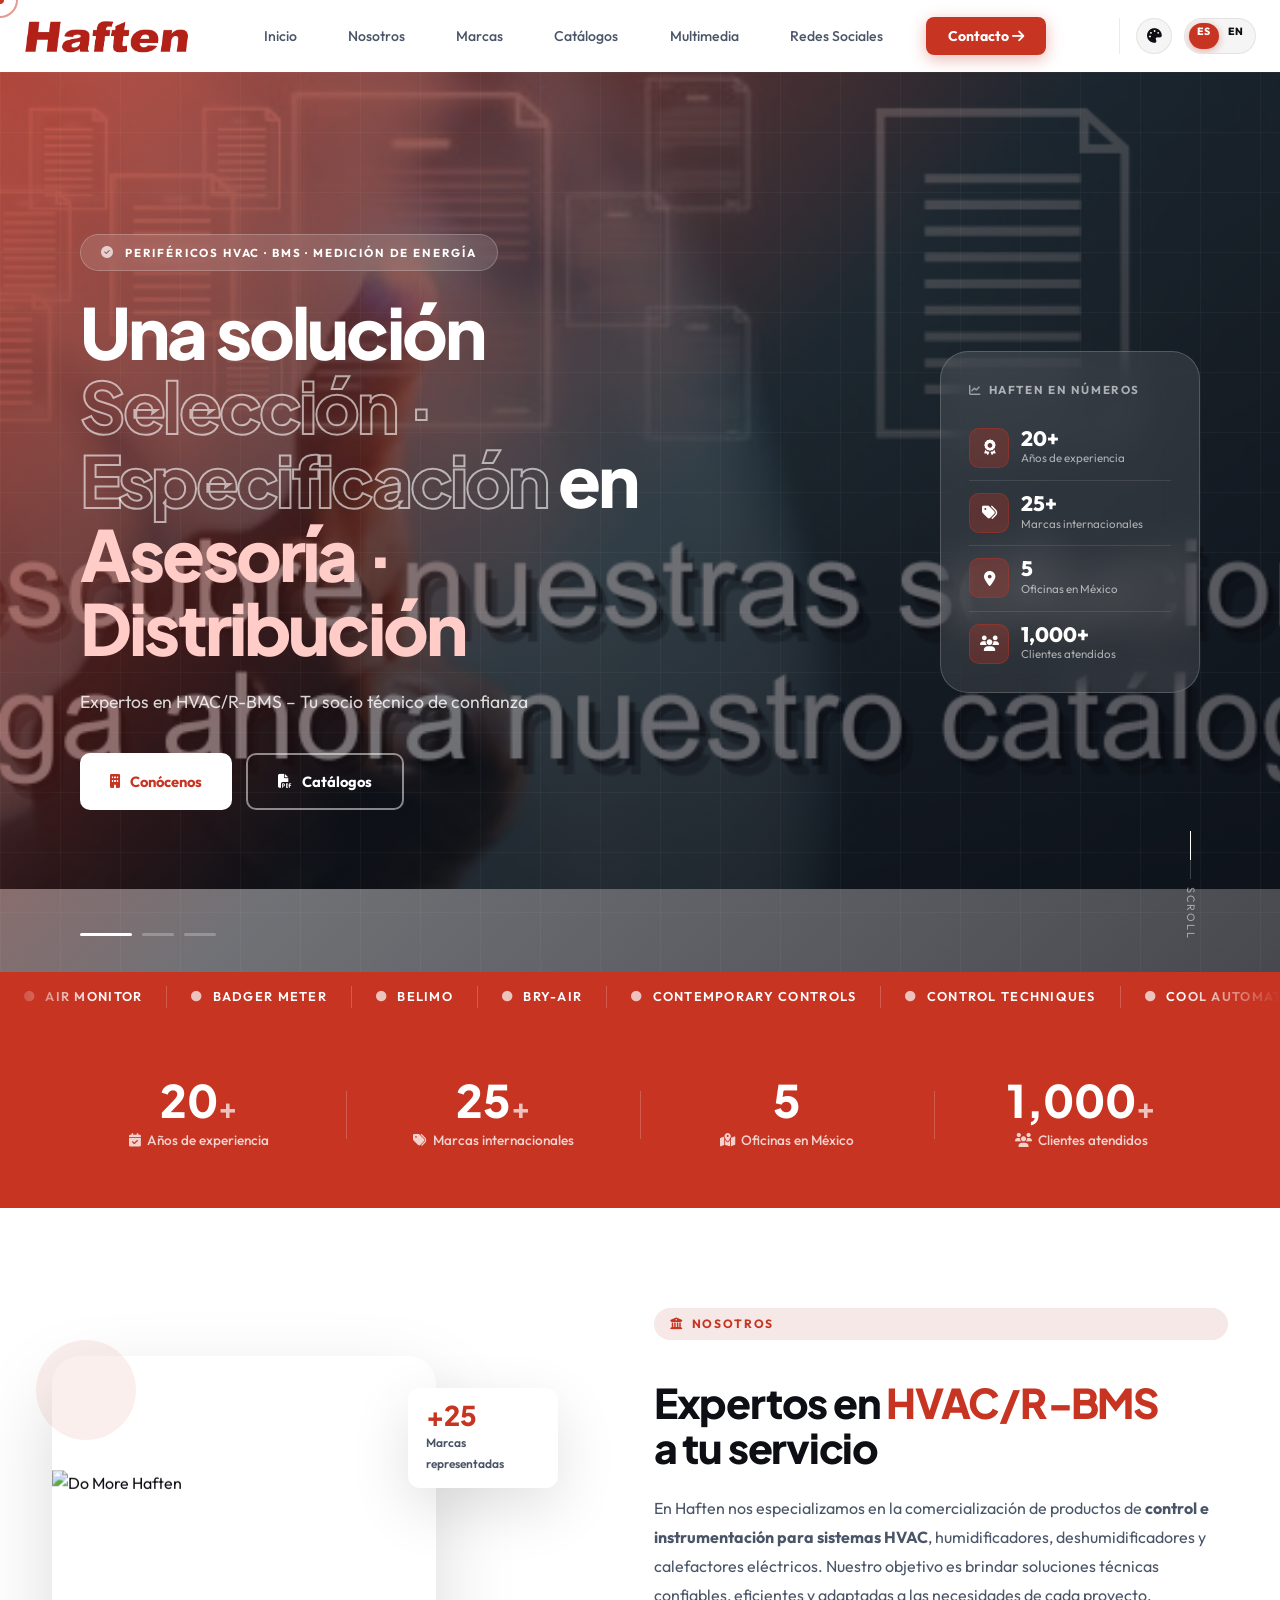
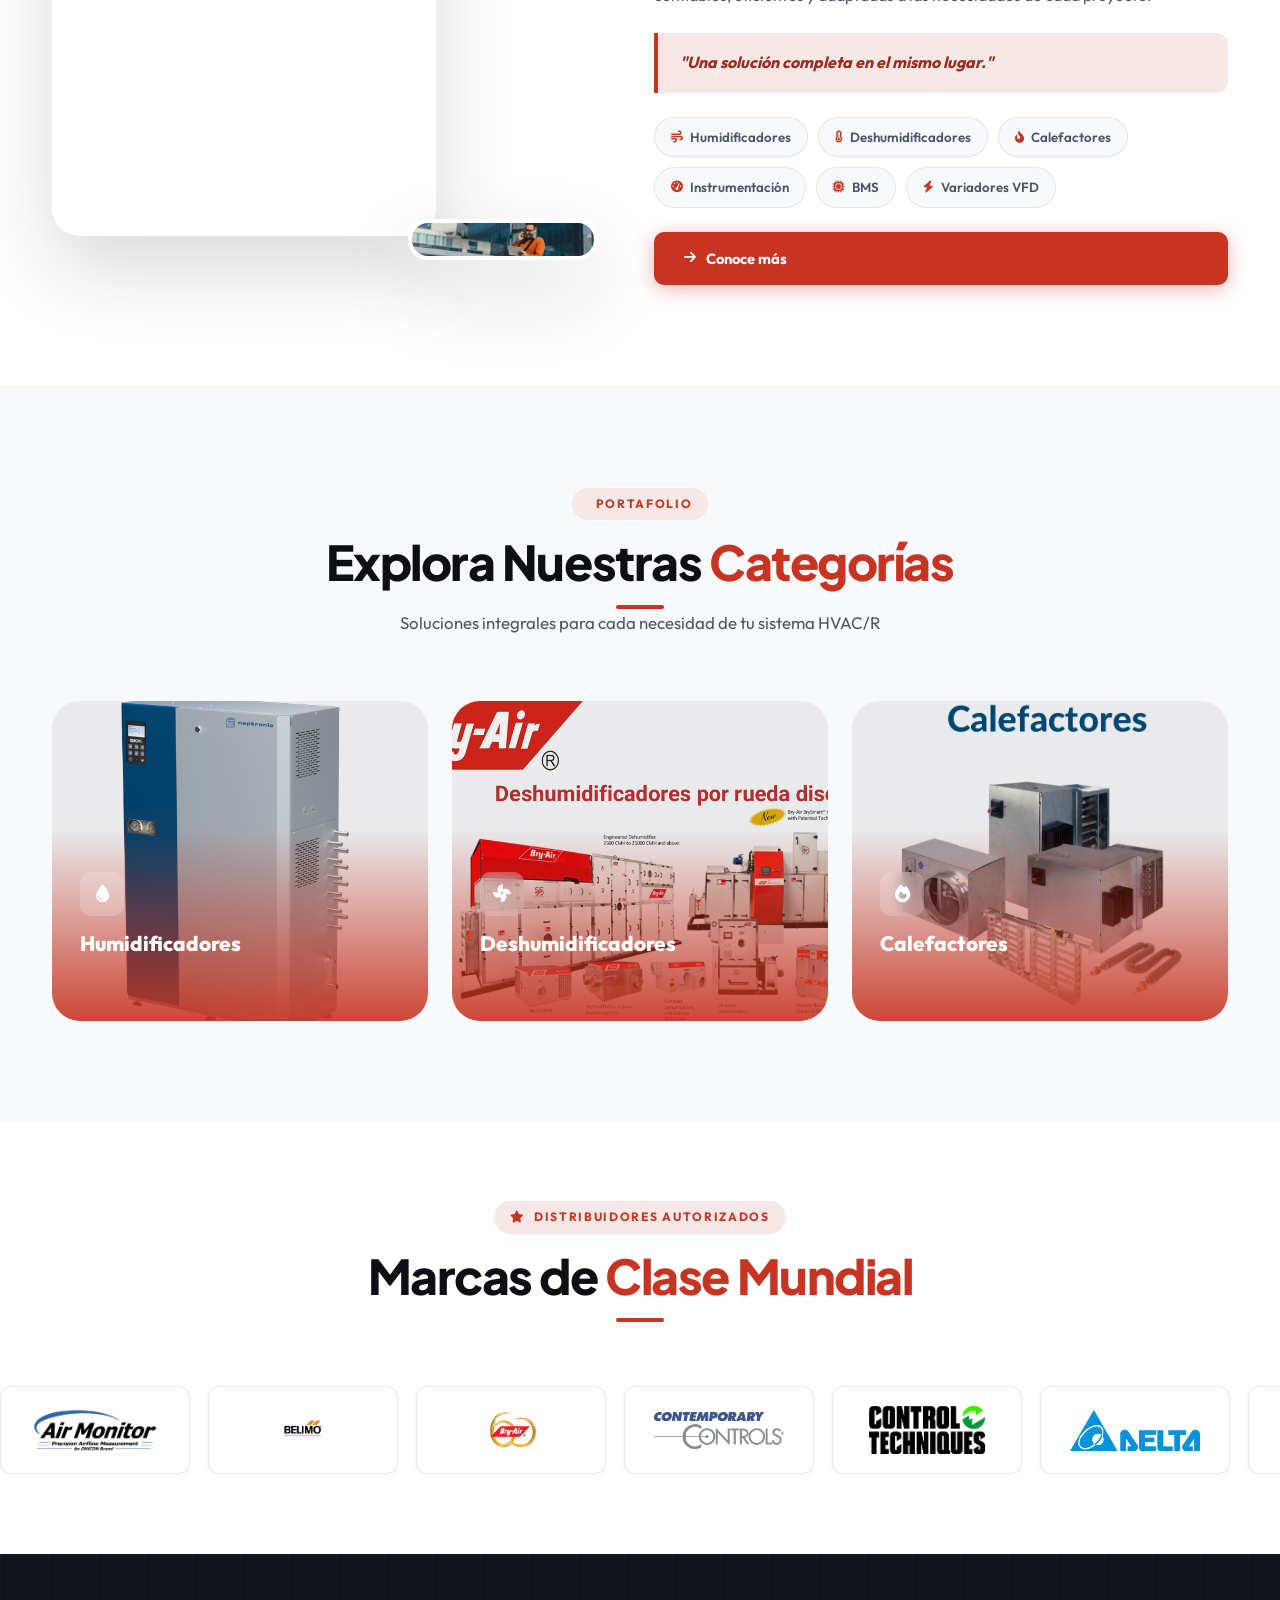
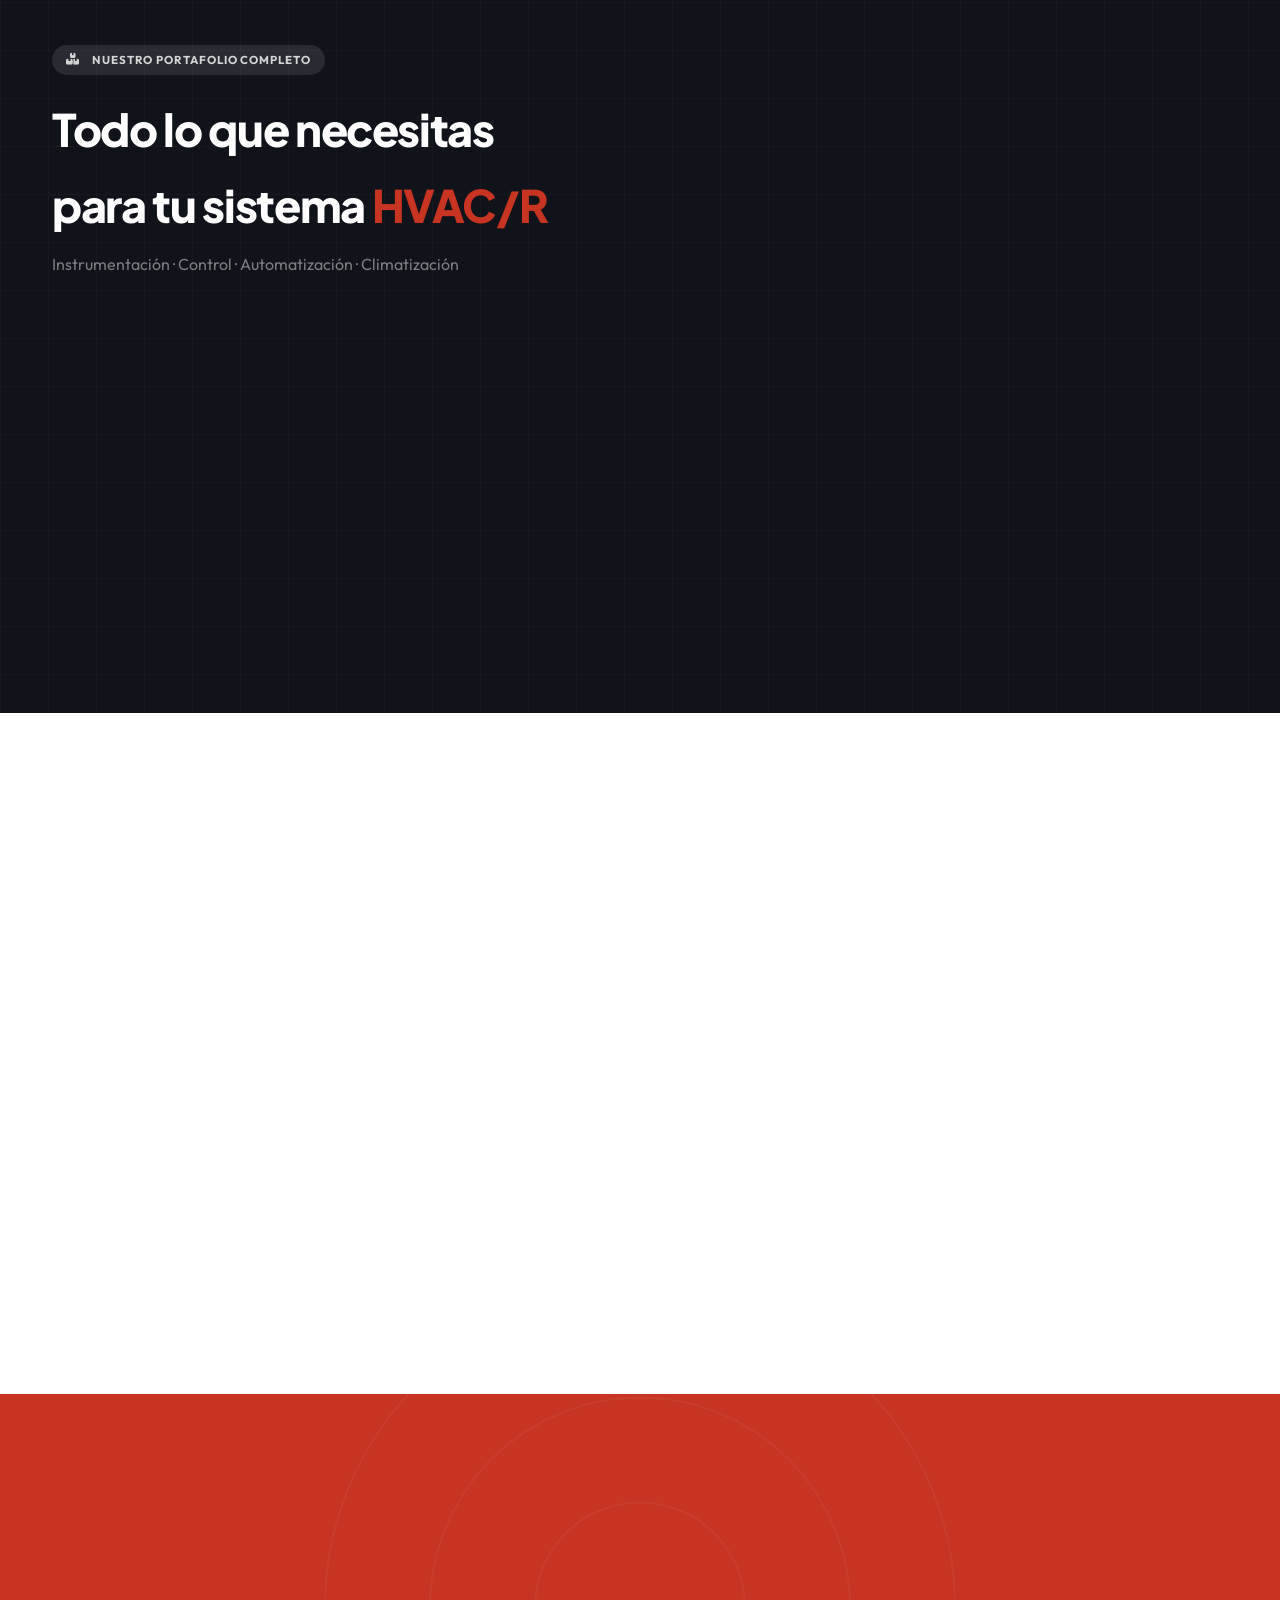
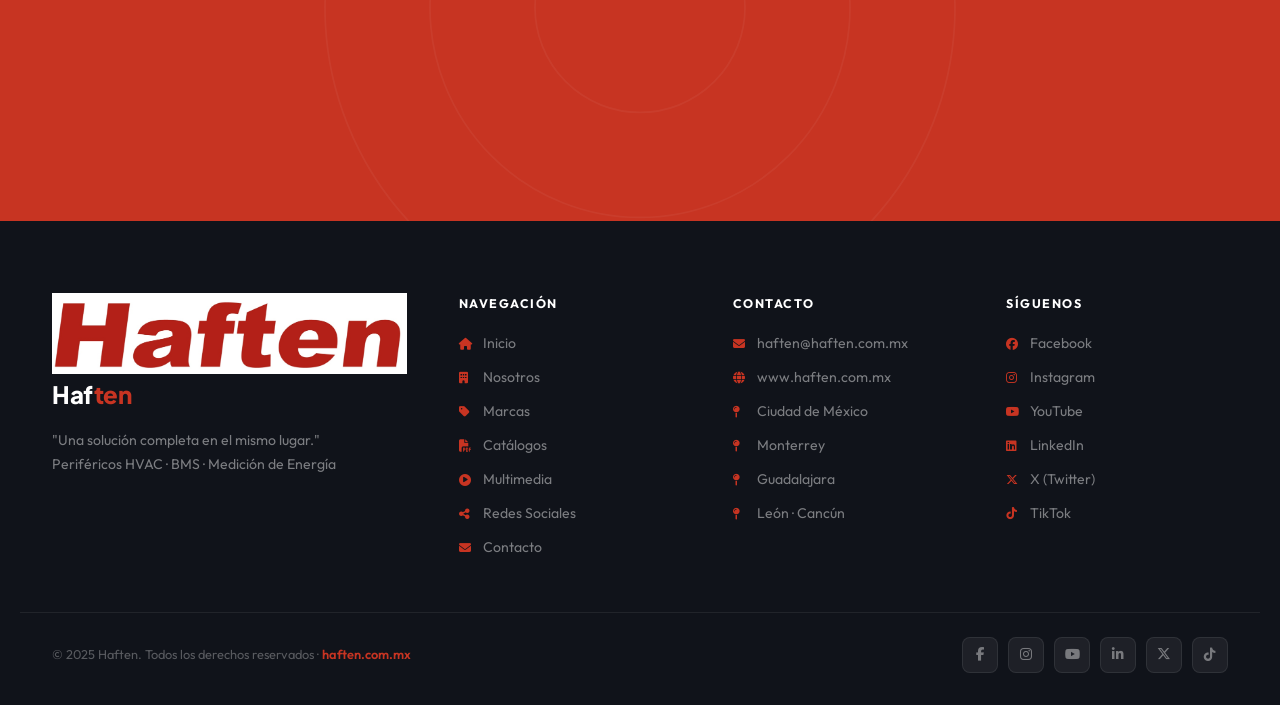
==== index.html @ 42cb9d27 "Archivos carpetas" ====
<!DOCTYPE html>
<html lang="es" data-accent="red">

<head>
  <meta charset="UTF-8" />
  <meta name="viewport" content="width=device-width, initial-scale=1.0" />
  <title>Haften – Soluciones HVAC/R · BMS · Instrumentación</title>
  <meta name="description"
    content="Haften: distribución y asesoría especializada en instrumentación HVAC/R-BMS, humidificadores, deshumidificadores y calefactores eléctricos en México." />
  <link rel="preconnect" href="https://fonts.googleapis.com">
  <link rel="preconnect" href="https://cdnjs.cloudflare.com">
  <link rel="stylesheet" href="https://cdnjs.cloudflare.com/ajax/libs/font-awesome/6.5.0/css/all.min.css" />
  <link rel="stylesheet"
    href="https://fonts.googleapis.com/css2?family=Outfit:wght@300;400;500;600;700;800;900&family=Plus+Jakarta+Sans:wght@400;600;700;800&display=swap" />
  <link rel="stylesheet" href="haften.css" />
  <style>
    /* ─── HERO ─────────────────────────────────────────── */

    /* ─── FIX RESPONSIVO AVANZADO PARA NAVBAR ─────────────────────── */

    /* 1. Prevenir desbordamientos en pantalla */
    html,
    body {
      max-width: 100vw;
      overflow-x: hidden;
    }

    .nav-inner {
      display: flex;
      align-items: center;
      justify-content: space-between;
      width: 100%;
      padding: 10px 24px;
      position: relative;
      /* Necesario para que el submenú se alinee bien */
    }

    /* 2. Mantener 1 sola línea en PC (evita que brinque abajo) */
    .nav-links {
      display: flex;
      align-items: center;
      gap: clamp(10px, 1.5vw, 24px);
      margin: 0;
      flex-wrap: nowrap !important;
    }

    /* 3. Botón de Menú (Hamburguesa) - Oculto en PC */
    #menu-toggle {
      display: none;
      background: transparent;
      border: none;
      cursor: pointer;
      padding: 5px;
      margin-left: 15px;
    }

    #menu-toggle span {
      display: block;
      width: 28px;
      height: 3px;
      background-color: var(--ac, #C1272D);
      /* Usa tu color rojo */
      margin: 5px 0;
      border-radius: 3px;
      transition: 0.3s;
    }

    /* 4. 📱 MAGIA RESPONSIVA: Pantallas menores a 1100px (Tablets y Móviles) */
    @media (max-width: 1100px) {

      /* Aparece el botón de hamburguesa */
      #menu-toggle {
        display: block;
      }

      /* Movemos los ajustes a la derecha junto al botón */
      .nav-settings {
        display: flex;
        align-items: center;
        margin-left: auto;
        gap: 10px;
      }

      /* Transformamos el menú horizontal en un panel vertical */
      .nav-links {
        position: absolute;
        top: 100%;
        /* Justo debajo de la barra blanca */
        left: 0;
        width: 100%;
        background: #ffffff;
        flex-direction: column;
        align-items: flex-start;
        padding: 20px 24px;
        box-shadow: 0 10px 15px rgba(0, 0, 0, 0.1);

        /* ¡NUEVO: Esto fuerza al menú a estar por encima de todo! */
        z-index: 9999;

        /* Oculto por defecto en móvil */
        opacity: 0;
        visibility: hidden;
        transform: translateY(-15px);
        transition: all 0.3s ease;
      }

      /* Clase que mostrará el menú (cubrimos las opciones más comunes) */
      .nav-links.active,
      .nav-links.open,
      .nav-links.show {
        opacity: 1;
        visibility: visible;
        transform: translateY(0);
      }

      /* Acomodamos el botón rojo de contacto */
      .nav-cta {
        display: inline-block;
        margin-top: 10px;
      }
    }

    .hero {
      position: relative;
      overflow: hidden;
      height: 100svh;
      min-height: 600px;
      margin-top: var(--nav-h);
      display: flex;
      align-items: center;
    }

    .hero-bg {
      position: absolute;
      inset: 0;
    }

    .hero-slides-bg {
      position: absolute;
      inset: 0;
    }

    .hero-slide-img {
      position: absolute;
      inset: 0;
      width: 100%;
      height: 100%;
      object-fit: cover;
      opacity: 0;
      transition: opacity 1.4s ease;
    }

    .hero-slide-img.active {
      opacity: 1;
      z-index: 1;
    }

    /* Noise texture overlay */
    .hero-noise {
      position: absolute;
      inset: 0;
      z-index: 2;
      background-image: url("data:image/svg+xml,%3Csvg viewBox='0 0 256 256' xmlns='http://www.w3.org/2000/svg'%3E%3Cfilter id='n'%3E%3CfeTurbulence type='fractalNoise' baseFrequency='0.85' numOctaves='4' stitchTiles='stitch'/%3E%3C/filter%3E%3Crect width='100%25' height='100%25' filter='url(%23n)' opacity='0.045'/%3E%3C/svg%3E");
      background-size: 200px;
      opacity: .5;
      pointer-events: none;
    }

    /* Gradient */
    .hero-overlay {
      position: absolute;
      inset: 0;
      z-index: 3;
      background:
        linear-gradient(135deg, rgba(var(--ac-rgb), .78) 0%, rgba(10, 12, 20, .58) 50%, rgba(10, 12, 20, .75) 100%);
    }

    /* Grid lines decoration */
    .hero-grid {
      position: absolute;
      inset: 0;
      z-index: 3;
      overflow: hidden;
      pointer-events: none;
    }

    .hero-grid::before {
      content: '';
      position: absolute;
      inset: 0;
      background-image:
        linear-gradient(rgba(255, 255, 255, .03) 1px, transparent 1px),
        linear-gradient(90deg, rgba(255, 255, 255, .03) 1px, transparent 1px);
      background-size: 60px 60px;
    }

    /* ─── HERO CONTENT ──────────────────────────────── */
    .hero-content {
      position: relative;
      z-index: 5;
      width: 100%;
      padding: 0 80px;
      display: flex;
      align-items: center;
      justify-content: space-between;
      gap: 48px;
    }

    .hero-left {
      max-width: 700px;
    }

    .hero-eyebrow {
      display: inline-flex;
      align-items: center;
      gap: 10px;
      padding: 8px 20px;
      background: rgba(255, 255, 255, .12);
      backdrop-filter: blur(12px);
      border: 1px solid rgba(255, 255, 255, .22);
      border-radius: 100px;
      font-size: .72rem;
      font-weight: 700;
      letter-spacing: .16em;
      color: #fff;
      text-transform: uppercase;
      margin-bottom: 24px;
      opacity: 0;
      animation: heroIn .8s .3s cubic-bezier(.34, 1.56, .64, 1) forwards;
    }

    .hero-eyebrow i {
      color: rgba(255, 255, 255, .7);
      font-size: .75rem;
    }

    .hero-heading {
      font-family: 'Plus Jakarta Sans', sans-serif;
      font-size: clamp(2.6rem, 5.5vw, 4.4rem);
      font-weight: 900;
      color: #fff;
      line-height: 1.05;
      letter-spacing: -.04em;
      margin-bottom: 22px;
      opacity: 0;
      animation: heroIn .9s .45s cubic-bezier(.34, 1.56, .64, 1) forwards;
    }

    .hero-heading .outlined {
      -webkit-text-stroke: 2px rgba(255, 255, 255, 0.6);
      color: transparent;
    }

    .hero-heading .ac-word {
      color: #ffccc7;
    }

    .hero-sub {
      font-size: 1.1rem;
      color: rgba(255, 255, 255, .82);
      line-height: 1.75;
      margin-bottom: 36px;
      max-width: 560px;
      opacity: 0;
      animation: heroIn .8s .6s ease forwards;
    }

    .hero-btns {
      display: flex;
      gap: 14px;
      flex-wrap: wrap;
      opacity: 0;
      animation: heroIn .8s .75s ease forwards;
    }

    /* Floating card right side */
    .hero-card {
      background: rgba(255, 255, 255, .1);
      backdrop-filter: blur(20px);
      border: 1px solid rgba(255, 255, 255, .18);
      border-radius: var(--radius-xl);
      padding: 28px;
      min-width: 260px;
      max-width: 300px;
      opacity: 0;
      animation: heroIn .9s .9s cubic-bezier(.34, 1.56, .64, 1) forwards;
    }

    .hero-card-title {
      font-size: .72rem;
      font-weight: 700;
      letter-spacing: .14em;
      color: rgba(255, 255, 255, .6);
      text-transform: uppercase;
      margin-bottom: 16px;
    }

    .hero-metric {
      display: flex;
      align-items: center;
      gap: 12px;
      padding: 12px 0;
      border-bottom: 1px solid rgba(255, 255, 255, .1);
    }

    .hero-metric:last-child {
      border-bottom: none;
      padding-bottom: 0;
    }

    .hero-metric-icon {
      width: 40px;
      height: 40px;
      border-radius: 10px;
      background: rgba(var(--ac-rgb), .3);
      border: 1px solid rgba(var(--ac-rgb), .4);
      display: flex;
      align-items: center;
      justify-content: center;
      color: #fff;
      font-size: .95rem;
    }

    .hero-metric-text {
      flex: 1;
    }

    .hero-metric-num {
      font-size: 1.3rem;
      font-weight: 800;
      color: #fff;
      line-height: 1;
    }

    .hero-metric-lbl {
      font-size: .72rem;
      color: rgba(255, 255, 255, .6);
    }

    /* Slide controls */
    .slide-nav {
      position: absolute;
      bottom: 36px;
      left: 80px;
      z-index: 6;
      display: flex;
      align-items: center;
      gap: 10px;
      opacity: 0;
      animation: heroIn .7s 1.1s ease forwards;
    }

    .slide-dot-btn {
      width: 32px;
      height: 3px;
      background: rgba(255, 255, 255, .25);
      border-radius: 2px;
      cursor: pointer;
      border: none;
      transition: background var(--tr), width var(--tr);
    }

    .slide-dot-btn.active {
      background: #fff;
      width: 52px;
    }

    @keyframes heroIn {
      from {
        opacity: 0;
        transform: translateY(28px);
      }

      to {
        opacity: 1;
        transform: translateY(0);
      }
    }

    /* ─── SCROLL INDICATOR ───────────────────────── */
    .scroll-indicator {
      position: absolute;
      bottom: 32px;
      right: 80px;
      z-index: 6;
      display: flex;
      flex-direction: column;
      align-items: center;
      gap: 8px;
      opacity: 0;
      animation: heroIn .7s 1.2s ease forwards;
    }

    .scroll-indicator span {
      font-size: .68rem;
      letter-spacing: .18em;
      color: rgba(255, 255, 255, .5);
      text-transform: uppercase;
      writing-mode: vertical-rl;
    }

    .scroll-line {
      width: 1px;
      height: 48px;
      background: rgba(255, 255, 255, .2);
      position: relative;
      overflow: hidden;
    }

    .scroll-line::after {
      content: '';
      position: absolute;
      top: 0;
      left: 0;
      right: 0;
      height: 60%;
      background: #fff;
      animation: scrollLine 1.6s ease infinite;
    }

    @keyframes scrollLine {
      0% {
        transform: translateY(-100%);
        opacity: 1;
      }

      80% {
        transform: translateY(200%);
        opacity: .5;
      }

      100% {
        transform: translateY(200%);
        opacity: 0;
      }
    }

    /* ─── MARQUEE / TICKER alt ───────────────────── */
    .ticker-wrapper {
      position: relative;
      overflow: hidden;
      background: var(--ac);
      padding: 14px 0;
    }

    .ticker-wrapper::before,
    .ticker-wrapper::after {
      content: '';
      position: absolute;
      top: 0;
      bottom: 0;
      width: 100px;
      z-index: 1;
      pointer-events: none;
    }

    .ticker-wrapper::before {
      left: 0;
      background: linear-gradient(to right, var(--ac), transparent);
    }

    .ticker-wrapper::after {
      right: 0;
      background: linear-gradient(to left, var(--ac), transparent);
    }

    /* ─── ABOUT STRIP ─────────────────────────────── */
    .about-strip {
      padding: 100px 0;
    }

    .about-strip-grid {
      display: grid;
      grid-template-columns: 1fr 1.1fr;
      gap: 80px;
      align-items: center;
    }

    .about-img-stack {
      position: relative;
    }

    .about-img-main {
      border-radius: var(--radius-xl);
      overflow: hidden;
      box-shadow: var(--shadow-xl);
      aspect-ratio: 4/5;
      max-height: 480px;
    }

    .about-img-main img {
      width: 100%;
      height: 100%;
      object-fit: cover;
    }

    .about-img-float {
      position: absolute;
      bottom: -24px;
      right: -24px;
      width: 190px;
      border-radius: var(--radius-lg);
      overflow: hidden;
      box-shadow: var(--shadow-xl);
      border: 4px solid #fff;
    }

    .about-img-float img {
      width: 100%;
      display: block;
    }

    .about-accent-dot {
      position: absolute;
      top: -16px;
      left: -16px;
      width: 100px;
      height: 100px;
      border-radius: 50%;
      background: var(--ac);
      opacity: .08;
      animation: pulse 3s ease infinite;
    }

    @keyframes pulse {

      0%,
      100% {
        transform: scale(1)
      }

      50% {
        transform: scale(1.15)
      }
    }

    .about-chip {
      position: absolute;
      right: 16px;
      top: 32px;
      background: #fff;
      border-radius: var(--radius);
      padding: 14px 18px;
      box-shadow: var(--shadow-lg);
      min-width: 150px;
    }

    .about-chip-num {
      font-family: 'Plus Jakarta Sans', sans-serif;
      font-size: 1.7rem;
      font-weight: 900;
      color: var(--ac);
      line-height: 1;
    }

    .about-chip-lbl {
      font-size: .75rem;
      color: var(--text-2);
      font-weight: 600;
      margin-top: 4px;
    }

    .about-text {
      display: flex;
      flex-direction: column;
      gap: 24px;
    }

    .about-quote {
      border-left: 4px solid var(--ac);
      background: var(--ac-light);
      border-radius: 0 var(--radius) var(--radius) 0;
      padding: 16px 22px;
      font-size: 1rem;
      font-weight: 700;
      color: var(--ac-dark);
      font-style: italic;
    }

    .about-text h2 {
      font-family: 'Plus Jakarta Sans', sans-serif;
      font-size: clamp(2rem, 3.2vw, 2.8rem);
      font-weight: 900;
      line-height: 1.1;
      letter-spacing: -.03em;
    }

    .about-text h2 span {
      color: var(--ac);
    }

    .about-text p {
      color: var(--text-2);
      line-height: 1.8;
    }

    .about-pills {
      display: flex;
      flex-wrap: wrap;
      gap: 10px;
    }

    .pill {
      display: inline-flex;
      align-items: center;
      gap: 7px;
      padding: 8px 16px;
      background: var(--bg-2);
      border: 1px solid var(--border);
      border-radius: 100px;
      font-size: .83rem;
      font-weight: 600;
      color: var(--text-2);
      transition: var(--tr);
    }

    .pill:hover {
      border-color: var(--ac);
      color: var(--ac);
      background: var(--ac-light);
    }

    .pill i {
      color: var(--ac);
      font-size: .75rem;
    }

    /* ─── CATEGORIES ──────────────────────────────── */
    .categories-section {
      background: var(--bg-2);
      padding: 100px 0;
    }

    .cat-grid {
      display: grid;
      grid-template-columns: repeat(3, 1fr);
      gap: 24px;
    }

    .cat-card {
      position: relative;
      border-radius: var(--radius-xl);
      overflow: hidden;
      height: 320px;
      cursor: pointer;
      group: true;
    }

    .cat-card img {
      width: 100%;
      height: 100%;
      object-fit: cover;
      transition: transform .8s cubic-bezier(.4, 0, .2, 1);
    }

    .cat-card:hover img {
      transform: scale(1.08);
    }

    .cat-overlay {
      position: absolute;
      inset: 0;
      background: linear-gradient(to top, rgba(var(--ac-rgb), .9) 0%, rgba(0, 0, 0, .06) 60%);
      display: flex;
      align-items: flex-end;
      padding: 28px;
      transition: var(--tr);
    }

    .cat-card:hover .cat-overlay {
      background: linear-gradient(to top, rgba(var(--ac-rgb), .95) 0%, rgba(0, 0, 0, .2) 60%);
    }

    .cat-body {
      width: 100%;
    }

    .cat-icon {
      width: 44px;
      height: 44px;
      border-radius: 10px;
      background: rgba(255, 255, 255, .2);
      backdrop-filter: blur(8px);
      display: flex;
      align-items: center;
      justify-content: center;
      color: #fff;
      font-size: 1.1rem;
      margin-bottom: 10px;
    }

    .cat-title {
      font-size: 1.3rem;
      font-weight: 800;
      color: #fff;
    }

    .cat-arrow {
      display: inline-flex;
      align-items: center;
      gap: 6px;
      color: rgba(255, 255, 255, .7);
      font-size: .82rem;
      font-weight: 600;
      margin-top: 8px;
      transform: translateX(-4px);
      opacity: 0;
      transition: var(--tr);
    }

    .cat-card:hover .cat-arrow {
      transform: translateX(0);
      opacity: 1;
    }

    /* ─── BRAND SLIDER ────────────────────────────── */
    .brands-section {
      padding: 80px 0;
    }

    .brands-scroll {
      overflow: hidden;
    }

    .brands-track {
      display: flex;
      gap: 0;
      width: max-content;
      animation: brandsScroll 38s linear infinite;
    }

    .brands-track:hover {
      animation-play-state: paused;
    }

    @keyframes brandsScroll {
      to {
        transform: translateX(-50%)
      }
    }

    .brand-tile {
      display: flex;
      align-items: center;
      justify-content: center;
      min-width: 190px;
      height: 88px;
      margin-right: 18px;
      background: #fff;
      border: 1px solid var(--border);
      border-radius: var(--radius);
      padding: 18px 24px;
      box-shadow: var(--shadow-xs);
      transition: var(--tr);
    }

    .brand-tile:hover {
      border-color: rgba(var(--ac-rgb), .3);
      box-shadow: 0 8px 24px rgba(var(--ac-rgb), .12);
      transform: translateY(-4px) scale(1.03);
    }

    .brand-tile img {
      max-height: 48px;
      max-width: 130px;
      object-fit: contain;
    }

    /* ─── WHY ────────────────────────────────────── */
    .why-section {
      padding: 100px 0;
    }

    .why-grid {
      display: grid;
      grid-template-columns: repeat(3, 1fr);
      gap: 24px;
      margin-top: 52px;
    }

    .why-card {
      border-radius: var(--radius-xl);
      padding: 36px 30px;
      border: 1px solid var(--border);
      background: #fff;
      transition: var(--tr-spring);
      position: relative;
      overflow: hidden;
    }

    .why-card::before {
      content: '';
      position: absolute;
      bottom: -40px;
      right: -40px;
      width: 120px;
      height: 120px;
      border-radius: 50%;
      background: rgba(var(--ac-rgb), .045);
      transition: var(--tr-slow);
    }

    .why-card:hover::before {
      transform: scale(2.2);
      opacity: .8;
    }

    .why-card:hover {
      transform: translateY(-8px);
      box-shadow: 0 24px 48px rgba(var(--ac-rgb), .10);
      border-color: rgba(var(--ac-rgb), .2);
    }

    .why-icon {
      width: 56px;
      height: 56px;
      border-radius: 14px;
      background: var(--ac-light);
      display: flex;
      align-items: center;
      justify-content: center;
      color: var(--ac);
      font-size: 1.3rem;
      margin-bottom: 20px;
      transition: var(--tr-spring);
    }

    .why-card:hover .why-icon {
      background: var(--ac);
      color: #fff;
      transform: scale(1.08);
    }

    .why-card h3 {
      font-size: 1.1rem;
      font-weight: 800;
      margin-bottom: 10px;
    }

    .why-card p {
      color: var(--text-2);
      font-size: .92rem;
      line-height: 1.75;
    }

    /* ─── PRODUCTS STRIP ──────────────────────────── */
    .products-strip {
      background: var(--bg-dark);
      padding: 90px 0;
      overflow: hidden;
      position: relative;
    }

    .products-strip::before {
      content: '';
      position: absolute;
      inset: 0;
      background-image:
        linear-gradient(rgba(255, 255, 255, .02) 1px, transparent 1px),
        linear-gradient(90deg, rgba(255, 255, 255, .02) 1px, transparent 1px);
      background-size: 48px 48px;
    }

    .products-strip-inner {
      position: relative;
      z-index: 1;
    }

    .products-strip h2 {
      font-family: 'Plus Jakarta Sans', sans-serif;
      font-size: clamp(2rem, 3.5vw, 2.8rem);
      font-weight: 900;
      color: #fff;
      letter-spacing: -.03em;
      margin-bottom: 8px;
    }

    .products-strip h2 span {
      color: var(--ac);
    }

    .products-strip .sub {
      color: rgba(255, 255, 255, .45);
      margin-bottom: 48px;
      font-size: 1rem;
    }

    .products-grid {
      display: grid;
      grid-template-columns: repeat(4, 1fr);
      gap: 14px;
    }

    .prod-item {
      background: rgba(255, 255, 255, .04);
      border: 1px solid rgba(255, 255, 255, .06);
      border-radius: var(--radius);
      padding: 20px 18px;
      display: flex;
      align-items: flex-start;
      gap: 14px;
      transition: var(--tr);
      cursor: default;
    }

    .prod-item:hover {
      background: rgba(var(--ac-rgb), .08);
      border-color: rgba(var(--ac-rgb), .3);
      transform: translateY(-2px);
    }

    .prod-item-icon {
      width: 36px;
      height: 36px;
      border-radius: 8px;
      background: rgba(var(--ac-rgb), .15);
      display: flex;
      align-items: center;
      justify-content: center;
      color: var(--ac);
      font-size: .9rem;
      flex-shrink: 0;
    }

    .prod-item p {
      font-size: .82rem;
      color: rgba(255, 255, 255, .5);
      line-height: 1.55;
    }

    /* ─── CTA SECTION ────────────────────────────── */
    .cta-section {
      background: var(--ac);
      padding: 90px 0;
      position: relative;
      overflow: hidden;
    }

    .cta-section::before {
      content: '';
      position: absolute;
      inset: 0;
      background: url("data:image/svg+xml,%3Csvg viewBox='0 0 400 400' xmlns='http://www.w3.org/2000/svg'%3E%3Ccircle cx='200' cy='200' r='180' fill='none' stroke='rgba(255,255,255,.06)' stroke-width='1'/%3E%3Ccircle cx='200' cy='200' r='120' fill='none' stroke='rgba(255,255,255,.06)' stroke-width='1'/%3E%3Ccircle cx='200' cy='200' r='60' fill='none' stroke='rgba(255,255,255,.06)' stroke-width='1'/%3E%3C/svg%3E") center no-repeat;
      background-size: 700px;
      pointer-events: none;
      opacity: .8;
    }

    .cta-inner {
      position: relative;
      z-index: 1;
      text-align: center;
    }

    .cta-inner h2 {
      font-family: 'Plus Jakarta Sans', sans-serif;
      font-size: clamp(2rem, 4vw, 3.2rem);
      font-weight: 900;
      color: #fff;
      letter-spacing: -.03em;
      margin-bottom: 14px;
    }

    .cta-inner p {
      color: rgba(255, 255, 255, .82);
      margin-bottom: 36px;
      font-size: 1.05rem;
      max-width: 520px;
      margin-left: auto;
      margin-right: auto;
    }

    .cta-btns {
      display: flex;
      gap: 14px;
      justify-content: center;
      flex-wrap: wrap;
    }

    @media(max-width:1024px) {
      .hero-card {
        display: none;
      }

      .hero-content {
        padding: 0 48px;
      }

      .about-strip-grid {
        grid-template-columns: 1fr;
        gap: 52px;
      }

      .about-img-float {
        width: 140px;
      }

      .products-grid {
        grid-template-columns: repeat(2, 1fr);
      }

      .why-grid {
        grid-template-columns: 1fr 1fr;
      }
    }

    @media(max-width:768px) {
      .hero {
        height: auto;
        padding: 80px 0 60px;
      }

      .hero-content {
        padding: 0 24px;
      }

      .hero-heading {
        font-size: 2.4rem;
      }

      .slide-nav {
        left: 24px;
      }

      .scroll-indicator {
        display: none;
      }

      .cat-grid {
        grid-template-columns: 1fr 1fr;
        gap: 16px;
      }

      .cat-card {
        height: 220px;
      }

      .why-grid {
        grid-template-columns: 1fr;
      }

      .products-grid {
        grid-template-columns: 1fr;
      }
    }

    @media(max-width:540px) {
      .cat-grid {
        grid-template-columns: 1fr;
      }

      .hero-btns {
        flex-direction: column;
      }

      .cta-btns {
        flex-direction: column;
        align-items: center;
      }

      .about-img-float {
        display: none;
      }
    }
  </style>
</head>

<body>

  <!-- ════ PAGE LOADER ════════════════════════════════ -->
  <div id="page-loader">
    <div class="loader-logo">Haf<span>ten</span></div>
    <div class="loader-bar-wrap">
      <div class="loader-bar"></div>
    </div>
    <p class="loader-text">HVAC/R · BMS · Instrumentación</p>
  </div>

  <!-- ════ CURSOR ════════════════════════════════════ -->
  <div id="cursor-dot"></div>
  <div id="cursor-ring"></div>

  <!-- ════ NAVBAR ════════════════════════════════════ -->
  <nav id="navbar">
    <div class="nav-inner">
      <a href="index.html" class="nav-logo">
        <img src="Haften/Marcas/Logo Haften.png" alt="Haften"
          onerror="this.style.display='none';this.nextElementSibling.style.display='block'">
        <span class="nav-logo-text" style="display:none">Haf<span>ten</span></span>
      </a>
      <button id="menu-toggle" aria-label="Menú"><span></span><span></span><span></span></button>
      <ul class="nav-links" id="nav-links">
        <li><a href="index.html" class="nav-link" data-page="index" data-i18n="nav_home"><i class="fa fa-house"
              style="font-size:.8rem;color:var(--ac);margin-right:4px"></i>Inicio</a></li>
        <li><a href="nosotros.html" class="nav-link" data-page="nosotros" data-i18n="nav_about">Nosotros</a></li>
        <li><a href="marcas.html" class="nav-link" data-page="marcas" data-i18n="nav_brands">Marcas</a></li>
        <li><a href="catalogos.html" class="nav-link" data-page="catalogos" data-i18n="nav_catalogs">Catálogos</a></li>
        <li><a href="multimedia.html" class="nav-link" data-page="multimedia" data-i18n="nav_media">Multimedia</a></li>
        <li><a href="redes.html" class="nav-link" data-page="redes" data-i18n="nav_social">Redes Sociales</a></li>
        <li><a href="contacto.html" class="nav-cta"><span data-i18n="nav_contact">Contacto</span> <i
              class="fa-solid fa-arrow-right"></i></a></li>
      </ul>
      <div class="nav-settings">
        <!-- Theme Toggle -->
        <button class="theme-toggle-btn magnetic-wrap" aria-label="Cambiar Tema">
          <i class="fa-solid fa-palette"></i>
        </button>
        <!-- Language Pill -->
        <div class="lang-pill magnetic-wrap" title="Cambiar Idioma">
          <div class="lang-highlight"></div>
          <span class="lang-opt opt-es">ES</span>
          <span class="lang-opt opt-en">EN</span>
        </div>
        <!-- Theme Panel -->
        <div id="accent-panel">
          <p class="panel-label">Color de acento</p>
          <div class="accent-options">
            <div class="ac-swatch active" data-accent="red"></div>
            <div class="ac-swatch" data-accent="blue"></div>
            <div class="ac-swatch" data-accent="emerald"></div>
            <div class="ac-swatch" data-accent="violet"></div>
            <div class="ac-swatch" data-accent="orange"></div>
            <div class="ac-swatch" data-accent="rose"></div>
          </div>
        </div>
      </div>
    </div>
  </nav>

  <main class="page-transition-wrap">

    <!-- ════ HERO ═══════════════════════════════════════ -->
    <section class="hero" id="inicio">
      <div class="hero-bg">
        <div class="hero-slides-bg">
          <img class="hero-slide-img active" src="Haften/Imagenes/1inicio.jpg" alt="Haften HVAC" data-parallax="0.18" />
          <img class="hero-slide-img" src="Haften/Imagenes/image2.jpg" alt="Haften Marcas" />
          <img class="hero-slide-img" src="Haften/Imagenes/3.jpg" alt="Haften Catálogos" />
        </div>
        <div class="hero-noise"></div>
        <div class="hero-overlay"></div>
        <div class="hero-grid"></div>
      </div>

      <div class="hero-content">
        <div class="hero-left">
          <p class="hero-eyebrow" data-i18n="idx_eyebrow">
            <i class="fa-solid fa-circle-check"></i>
            Periféricos HVAC · BMS · Medición de Energía
          </p>
          <h1 class="hero-heading">
            Una solución<br>
            <span class="outlined" data-i18n="hero_title1">Selección · Especificación</span> en<br>
            <span class="ac-word" data-i18n="hero_title2">Asesoría · Distribución</span>
          </h1>
          <p class="hero-sub" data-i18n="hero_sub">Expertos en HVAC/R-BMS – Tu socio técnico de confianza</p>
          <div class="hero-btns">
            <a href="nosotros.html" class="btn btn-white" data-i18n="idx_btn1"><i
                class="fa-solid fa-building"></i>Conócenos</a>
            <a href="catalogos.html" class="btn btn-outline" style="border-color:rgba(255,255,255,.5);color:#fff;"
              data-i18n="idx_btn2"><i class="fa-solid fa-file-pdf"></i>Catálogos</a>
          </div>
        </div>
        <!-- Floating metrics card -->
        <div class="hero-card">
          <p class="hero-card-title" data-i18n="idx_num"><i class="fa-solid fa-chart-line"
              style="color:rgba(255,255,255,.5);margin-right:6px"></i>Haften en números</p>
          <div class="hero-metric">
            <div class="hero-metric-icon"><i class="fa-solid fa-award"></i></div>
            <div class="hero-metric-text">
              <div class="hero-metric-num">20+</div>
              <div class="hero-metric-lbl" data-i18n="idx_n1">Años de experiencia</div>
            </div>
          </div>
          <div class="hero-metric">
            <div class="hero-metric-icon"><i class="fa-solid fa-tags"></i></div>
            <div class="hero-metric-text">
              <div class="hero-metric-num">25+</div>
              <div class="hero-metric-lbl" data-i18n="idx_n2">Marcas internacionales</div>
            </div>
          </div>
          <div class="hero-metric">
            <div class="hero-metric-icon"><i class="fa-solid fa-location-dot"></i></div>
            <div class="hero-metric-text">
              <div class="hero-metric-num">5</div>
              <div class="hero-metric-lbl" data-i18n="idx_n3">Oficinas en México</div>
            </div>
          </div>
          <div class="hero-metric">
            <div class="hero-metric-icon"><i class="fa-solid fa-users"></i></div>
            <div class="hero-metric-text">
              <div class="hero-metric-num">1,000+</div>
              <div class="hero-metric-lbl" data-i18n="idx_n4">Clientes atendidos</div>
            </div>
          </div>
        </div>
      </div>

      <!-- Slide dots -->
      <div class="slide-nav" id="heroNav">
        <button class="slide-dot-btn active" data-idx="0" aria-label="Slide 1"></button>
        <button class="slide-dot-btn" data-idx="1" aria-label="Slide 2"></button>
        <button class="slide-dot-btn" data-idx="2" aria-label="Slide 3"></button>
      </div>

      <!-- Scroll indicator -->
      <div class="scroll-indicator">
        <div class="scroll-line"></div>
        <span>Scroll</span>
      </div>
    </section>

    <!-- ════ BRAND TICKER ═══════════════════════════════ -->
    <div class="ticker-wrapper">
      <div class="ticker-track" aria-hidden="true">
        <span class="ticker-item"><i class="fa-solid fa-circle"></i>AIR MONITOR</span>
        <span class="ticker-item"><i class="fa-solid fa-circle"></i>BADGER METER</span>
        <span class="ticker-item"><i class="fa-solid fa-circle"></i>BELIMO</span>
        <span class="ticker-item"><i class="fa-solid fa-circle"></i>BRY-AIR</span>
        <span class="ticker-item"><i class="fa-solid fa-circle"></i>CONTEMPORARY CONTROLS</span>
        <span class="ticker-item"><i class="fa-solid fa-circle"></i>CONTROL TECHNIQUES</span>
        <span class="ticker-item"><i class="fa-solid fa-circle"></i>COOL AUTOMATION</span>
        <span class="ticker-item"><i class="fa-solid fa-circle"></i>DELTA ELECTRONICS</span>
        <span class="ticker-item"><i class="fa-solid fa-circle"></i>DWYER OMEGA</span>
        <span class="ticker-item"><i class="fa-solid fa-circle"></i>FLOWCON</span>
        <span class="ticker-item"><i class="fa-solid fa-circle"></i>GPI</span>
        <span class="ticker-item"><i class="fa-solid fa-circle"></i>GREYSTONE ENERGY</span>
        <span class="ticker-item"><i class="fa-solid fa-circle"></i>JOHNSON CONTROLS</span>
        <span class="ticker-item"><i class="fa-solid fa-circle"></i>LOYTEC</span>
        <span class="ticker-item"><i class="fa-solid fa-circle"></i>MEITAV TEC</span>
        <span class="ticker-item"><i class="fa-solid fa-circle"></i>NEPTRONIC</span>
        <span class="ticker-item"><i class="fa-solid fa-circle"></i>ONICON</span>
        <span class="ticker-item"><i class="fa-solid fa-circle"></i>SENVA</span>
        <span class="ticker-item"><i class="fa-solid fa-circle"></i>SETRA</span>
        <span class="ticker-item"><i class="fa-solid fa-circle"></i>VAISALA</span>
        <!-- clone -->
        <span class="ticker-item"><i class="fa-solid fa-circle"></i>AIR MONITOR</span>
        <span class="ticker-item"><i class="fa-solid fa-circle"></i>BADGER METER</span>
        <span class="ticker-item"><i class="fa-solid fa-circle"></i>BELIMO</span>
        <span class="ticker-item"><i class="fa-solid fa-circle"></i>BRY-AIR</span>
        <span class="ticker-item"><i class="fa-solid fa-circle"></i>CONTEMPORARY CONTROLS</span>
        <span class="ticker-item"><i class="fa-solid fa-circle"></i>CONTROL TECHNIQUES</span>
        <span class="ticker-item"><i class="fa-solid fa-circle"></i>COOL AUTOMATION</span>
        <span class="ticker-item"><i class="fa-solid fa-circle"></i>DELTA ELECTRONICS</span>
        <span class="ticker-item"><i class="fa-solid fa-circle"></i>DWYER OMEGA</span>
        <span class="ticker-item"><i class="fa-solid fa-circle"></i>FLOWCON</span>
      </div>
    </div>

    <!-- ════ STATS ═══════════════════════════════════════ -->
    <div class="stats-band">
      <div class="container">
        <div class="stats-inner">
          <div class="stat-item reveal">
            <span class="stat-num"><span data-count="20">0</span><span class="stat-suffix">+</span></span>
            <p class="stat-lbl"><i class="fa-solid fa-calendar-check" style="margin-right:6px"></i>Años de experiencia
            </p>
          </div>
          <div class="stat-item reveal d2">
            <span class="stat-num"><span data-count="25">0</span><span class="stat-suffix">+</span></span>
            <p class="stat-lbl"><i class="fa-solid fa-tags" style="margin-right:6px"></i>Marcas internacionales</p>
          </div>
          <div class="stat-item reveal d3">
            <span class="stat-num"><span data-count="5">0</span></span>
            <p class="stat-lbl"><i class="fa-solid fa-map-location-dot" style="margin-right:6px"></i>Oficinas en México
            </p>
          </div>
          <div class="stat-item reveal d4">
            <span class="stat-num"><span data-count="1000">0</span><span class="stat-suffix">+</span></span>
            <p class="stat-lbl"><i class="fa-solid fa-users" style="margin-right:6px"></i>Clientes atendidos</p>
          </div>
        </div>
      </div>
    </div>

    <!-- ════ ABOUT STRIP ════════════════════════════════ -->
    <section class="about-strip section">
      <div class="container">
        <div class="about-strip-grid">
          <div class="about-img-stack reveal-l">
            <div class="about-accent-dot"></div>
            <div class="about-img-main">
              <img src="Haften/sección  nosotros/do-more.jpg" alt="Do More Haften" data-parallax="0.12" />
            </div>
            <div class="about-img-float">
              <img src="Haften/Imagenes/image.jpg" alt="Haften Team" />
            </div>
            <div class="about-chip">
              <div class="about-chip-num">+25</div>
              <div class="about-chip-lbl" data-i18n="idx_ab_chip">Marcas<br>representadas</div>
            </div>
          </div>
          <div class="about-text reveal-r">
            <span class="eyebrow" data-i18n="idx_ab_eyb"><i class="fa-solid fa-building-columns"></i> Nosotros</span>
            <h2 data-i18n="idx_ab_title">Expertos en <span>HVAC/R‑BMS</span><br>a tu servicio</h2>
            <p data-i18n="idx_ab_p">En Haften nos especializamos en la comercialización de productos de <strong>control
                e instrumentación
                para
                sistemas HVAC</strong>, humidificadores, deshumidificadores y calefactores eléctricos. Nuestro objetivo
              es
              brindar soluciones técnicas confiables, eficientes y adaptadas a las necesidades de cada proyecto.</p>
            <blockquote class="about-quote" data-i18n="ft_tagline">"Una solución completa en el mismo lugar."
            </blockquote>
            <div class="about-pills">
              <span class="pill" data-i18n="idx_ab_p1"><i class="fa-solid fa-wind"></i>Humidificadores</span>
              <span class="pill" data-i18n="idx_ab_p2"><i
                  class="fa-solid fa-temperature-half"></i>Deshumidificadores</span>
              <span class="pill" data-i18n="idx_ab_p3"><i class="fa-solid fa-fire-flame-curved"></i>Calefactores</span>
              <span class="pill" data-i18n="idx_ab_p4"><i class="fa-solid fa-gauge-high"></i>Instrumentación</span>
              <span class="pill" data-i18n="idx_ab_p5"><i class="fa-solid fa-microchip"></i>BMS</span>
              <span class="pill" data-i18n="idx_ab_p6"><i class="fa-solid fa-bolt"></i>Variadores VFD</span>
            </div>
            <a href="nosotros.html" class="btn btn-ac" data-i18n="idx_ab_btn"><i class="fa-solid fa-arrow-right"></i>
              Conoce más</a>
          </div>
        </div>
      </div>
    </section>

    <!-- ════ CATEGORIES ══════════════════════════════════ -->
    <section class="categories-section">
      <div class="container">
        <div class="section-header reveal">
          <span class="eyebrow" data-i18n="idx_cat_eyb"><i class="fa-solid fa-grid-2"></i> Portafolio</span>
          <h2 class="section-title" data-i18n="idx_cat_title">Explora Nuestras <span>Categorías</span></h2>
          <span class="accent-line"></span>
          <p class="section-sub" data-i18n="idx_cat_sub">Soluciones integrales para cada necesidad de tu sistema HVAC/R
          </p>
        </div>
        <div class="cat-grid">
          <div class="cat-card reveal d1">
            <img src="Haften/imagenes  humificadores/skh4-600x600.png" alt="Humidificadores" />
            <div class="cat-overlay">
              <div class="cat-body">
                <div class="cat-icon"><i class="fa-solid fa-droplet"></i></div>
                <div class="cat-title" data-i18n="idx_c1">Humidificadores</div>
                <a href="nosotros.html" class="cat-arrow"><i class="fa-solid fa-arrow-right"></i> Ver más</a>
              </div>
            </div>
          </div>
          <div class="cat-card reveal d2">
            <img src="Haften/imagenes y pdfs deshumidificadores/deshumificadores.fw.png" alt="Deshumidificadores" />
            <div class="cat-overlay">
              <div class="cat-body">
                <div class="cat-icon"><i class="fa-solid fa-fan"></i></div>
                <div class="cat-title" data-i18n="idx_c2">Deshumidificadores</div>
                <a href="nosotros.html" class="cat-arrow"><i class="fa-solid fa-arrow-right"></i> Ver más</a>
              </div>
            </div>
          </div>
          <div class="cat-card reveal d3">
            <img src="Haften/imagenes claefacciones y pdfs/calefactores1.fw.png" alt="Calefactores" />
            <div class="cat-overlay">
              <div class="cat-body">
                <div class="cat-icon"><i class="fa-solid fa-fire"></i></div>
                <div class="cat-title" data-i18n="idx_c3">Calefactores</div>
                <a href="nosotros.html" class="cat-arrow"><i class="fa-solid fa-arrow-right"></i> Ver más</a>
              </div>
            </div>
          </div>
        </div>
      </div>
    </section>

    <!-- ════ BRANDS ══════════════════════════════════════ -->
    <section class="brands-section">
      <div class="container">
        <div class="section-header reveal">
          <span class="eyebrow" data-i18n="idx_br_eyb"><i class="fa-solid fa-star"></i> Distribuidores
            autorizados</span>
          <h2 class="section-title" data-i18n="idx_br_title">Marcas de <span>Clase Mundial</span></h2>
          <span class="accent-line"></span>
        </div>
      </div>
      <div class="brands-scroll">
        <div class="brands-track">
          <div class="brand-tile"><img src="Haften/Marcas/Logos_Air Monitor Logo.png" alt="Air Monitor"></div>
          <div class="brand-tile"><img src="Haften/Marcas/belimo.fw.png" alt="Belimo"></div>
          <div class="brand-tile"><img src="Haften/Marcas/4 Bry-Air .png" alt="Bry-Air"></div>
          <div class="brand-tile"><img src="Haften/Marcas/CCSI logo stacked 4 (00000003).png"
              alt="Contemporary Controls">
          </div>
          <div class="brand-tile"><img src="Haften/Marcas/LOG_CT_RGB.png" alt="Control Techniques"></div>
          <div class="brand-tile"><img src="Haften/Marcas/delta-500w-trim-vert.png" alt="Delta"></div>
          <div class="brand-tile"><img src="Haften/Marcas/9.1 -DO-logo-horiz-full-color-TM.png" alt="Dwyer Omega"></div>
          <div class="brand-tile"><img src="Haften/Marcas/FlowCon-Logo.png" alt="FlowCon"></div>
          <div class="brand-tile"><img src="Haften/Marcas/11-GPI-Inc-Logo-Registered.png" alt="GPI"></div>
          <div class="brand-tile"><img src="Haften/Marcas/Greystone Logo - Pantone 3295 - Large.png" alt="Greystone">
          </div>
          <div class="brand-tile"><img src="Haften/Marcas/Johnson_Controls.svg.png" alt="Johnson Controls"></div>
          <div class="brand-tile"><img src="Haften/Marcas/14-LOGO Loytec.png" alt="Loytec"></div>
          <div class="brand-tile"><img src="Haften/Marcas/15-meitav-tec.png" alt="Meitav-Tec"></div>
          <div class="brand-tile"><img src="Haften/Marcas/16- Neptronic-Haften - copia.png" alt="Neptronic"></div>
          <div class="brand-tile"><img src="Haften/Marcas/Logos_ONICON Logo (2).png" alt="ONICON"></div>
          <div class="brand-tile"><img src="Haften/Marcas/Senva-Logo-BLK-2022 (002).png" alt="Senva"></div>
          <div class="brand-tile"><img src="Haften/Marcas/1200px-Setra_Systems_Logo.png" alt="Setra"></div>
          <div class="brand-tile"><img src="Haften/Marcas/19 Vaisala-authorized-parter-logo-blue-cmyk.png"
              alt="Vaisala">
          </div>
          <!-- clone -->
          <div class="brand-tile"><img src="Haften/Marcas/Logos_Air Monitor Logo.png" alt="Air Monitor"></div>
          <div class="brand-tile"><img src="Haften/Marcas/belimo.fw.png" alt="Belimo"></div>
          <div class="brand-tile"><img src="Haften/Marcas/4 Bry-Air .png" alt="Bry-Air"></div>
          <div class="brand-tile"><img src="Haften/Marcas/CCSI logo stacked 4 (00000003).png"
              alt="Contemporary Controls">
          </div>
          <div class="brand-tile"><img src="Haften/Marcas/LOG_CT_RGB.png" alt="Control Techniques"></div>
          <div class="brand-tile"><img src="Haften/Marcas/delta-500w-trim-vert.png" alt="Delta"></div>
          <div class="brand-tile"><img src="Haften/Marcas/9.1 -DO-logo-horiz-full-color-TM.png" alt="Dwyer Omega"></div>
          <div class="brand-tile"><img src="Haften/Marcas/FlowCon-Logo.png" alt="FlowCon"></div>
          <div class="brand-tile"><img src="Haften/Marcas/11-GPI-Inc-Logo-Registered.png" alt="GPI"></div>
        </div>
      </div>
    </section>

    <!-- ════ PRODUCTS STRIP (dark) ════════════════════ -->
    <section class="products-strip">
      <div class="container products-strip-inner">
        <div class="reveal">
          <span class="badge badge-dark" style="margin-bottom:16px" data-i18n="idx_pf_bdg"><i
              class="fa-solid fa-boxes-stacked" style="margin-right:6px"></i>Nuestro portafolio completo</span>
          <h2 data-i18n="idx_pf_title">Todo lo que necesitas<br>para tu sistema <span>HVAC/R</span></h2>
          <p class="sub" data-i18n="idx_pf_sub">Instrumentación · Control · Automatización · Climatización</p>
        </div>
        <div class="products-grid">
          <div class="prod-item reveal d1">
            <div class="prod-item-icon"><i class="fa-solid fa-wind"></i></div>
            <p data-i18n="idx_p1">Medidores de flujo de aire, agua y gas</p>
          </div>
          <div class="prod-item reveal d2">
            <div class="prod-item-icon"><i class="fa-solid fa-valve"></i></div>
            <p data-i18n="idx_p2">Válvulas de control, balanceo y energy valves</p>
          </div>
          <div class="prod-item reveal d3">
            <div class="prod-item-icon"><i class="fa-solid fa-gear"></i></div>
            <p data-i18n="idx_p3">Actuadores para damper y válvulas</p>
          </div>
          <div class="prod-item reveal d4">
            <div class="prod-item-icon"><i class="fa-solid fa-satellite-dish"></i></div>
            <p data-i18n="idx_p4">Sensores de humedad, temperatura, CO/CO2, presión, VOC</p>
          </div>
          <div class="prod-item reveal d1">
            <div class="prod-item-icon"><i class="fa-solid fa-gauge-high"></i></div>
            <p data-i18n="idx_p5">Manómetros y termómetros industriales</p>
          </div>
          <div class="prod-item reveal d2">
            <div class="prod-item-icon"><i class="fa-solid fa-bolt"></i></div>
            <p data-i18n="idx_p6">Variadores de frecuencia (VFDs)</p>
          </div>
          <div class="prod-item reveal d3">
            <div class="prod-item-icon"><i class="fa-solid fa-network-wired"></i></div>
            <p data-i18n="idx_p7">Gateways, routers y controladores BMS</p>
          </div>
          <div class="prod-item reveal d4">
            <div class="prod-item-icon"><i class="fa-solid fa-microchip"></i></div>
            <p data-i18n="idx_p8">HMIs, supervisores y power meters</p>
          </div>
        </div>
        <div class="reveal" style="margin-top:40px">
          <a href="catalogs.html" class="btn btn-ac" data-i18n="idx_dw_cat"><i
              class="fa-solid fa-file-pdf"></i>Descargar catálogos</a>
          <a href="nosotros.html" class="btn btn-outline"
            style="border-color:rgba(255,255,255,.25);color:rgba(255,255,255,.8);margin-left:14px;"
            data-i18n="idx_vm"><i class="fa-solid fa-arrow-right"></i>Ver más</a>
        </div>
      </div>
    </section>

    <!-- ════ WHY HAFTEN ═══════════════════════════════ -->
    <section class="why-section">
      <div class="container">
        <div class="section-header reveal">
          <span class="eyebrow" data-i18n="idx_wh_eyb"><i class="fa-solid fa-shield-halved"></i> ¿Por qué
            elegirnos?</span>
          <h2 class="section-title" data-i18n="idx_wh_title">La diferencia <span>Haften</span></h2>
          <span class="accent-line"></span>
          <p class="section-sub" data-i18n="idx_wh_sub">Más que distribución: somos tu socio técnico de confianza</p>
        </div>
        <div class="why-grid">
          <div class="why-card reveal d1">
            <div class="why-icon"><i class="fa-solid fa-boxes-stacked"></i></div>
            <h3 data-i18n="idx_w1_t">Inventario Inmediato</h3>
            <p data-i18n="idx_w1_p">Amplio stock disponible para entrega inmediata. Minimizamos tiempos de paro en tus
              proyectos industriales
              y
              de construcción.</p>
          </div>
          <div class="why-card reveal d2">
            <div class="why-icon"><i class="fa-solid fa-helmet-safety"></i></div>
            <h3 data-i18n="idx_w2_t">Ingenieros Especializados</h3>
            <p data-i18n="idx_w2_p">Personal técnico capacitado en selección, integración y operación de equipos
              HVAC/R-BMS. Asesoría
              personalizada sin costo.</p>
          </div>
          <div class="why-card reveal d3">
            <div class="why-icon"><i class="fa-solid fa-map-location-dot"></i></div>
            <h3 data-i18n="idx_w3_t">Cobertura Nacional</h3>
            <p data-i18n="idx_w3_p">CDMX · Monterrey · Guadalajara · León · Cancún. Atención personalizada en todo
              México con logística
              optimizada.</p>
          </div>
        </div>
      </div>
    </section>

    <!-- ════ CTA ══════════════════════════════════════ -->
    <section class="cta-section">
      <div class="container">
        <div class="cta-inner reveal">
          <h2 data-i18n="idx_cta_t">¿Tienes un proyecto en mente?</h2>
          <p data-i18n="idx_cta_p">Nuestros ingenieros especializados están listos para asesorarte en la selección y
            distribución del equipo
            correcto.</p>
          <div class="cta-btns">
            <a href="contacto.html" class="btn btn-white" data-i18n="idx_cta_b1"><i
                class="fa-solid fa-envelope"></i>Contáctanos</a>
            <a href="catalogos.html" class="btn btn-dark" data-i18n="idx_cta_b2"><i class="fa-solid fa-file-pdf"></i>Ver
              catálogos</a>
          </div>
        </div>
      </div>
    </section>

    <!-- ════ FOOTER ═══════════════════════════════════ -->
    <footer class="site-footer">
      <div class="footer-grid">
        <div>
          <img src="Haften/Marcas/Logo Haften.png" alt="Haften" class="footer-logo" onerror="this.style.display='none'">
          <div class="footer-logo-text">Haf<span>ten</span></div>
          <p class="footer-desc">"Una solución completa en el mismo lugar."<br>Periféricos HVAC · BMS · Medición de
            Energía</p>
        </div>
        <div class="footer-col">
          <h4>Navegación</h4>
          <ul>
            <li><a href="index.html"><i class="fa-solid fa-house"></i>Inicio</a></li>
            <li><a href="nosotros.html"><i class="fa-solid fa-building"></i>Nosotros</a></li>
            <li><a href="marcas.html"><i class="fa-solid fa-tag"></i>Marcas</a></li>
            <li><a href="catalogos.html"><i class="fa-solid fa-file-pdf"></i>Catálogos</a></li>
            <li><a href="multimedia.html"><i class="fa-solid fa-play-circle"></i>Multimedia</a></li>
            <li><a href="redes.html"><i class="fa-solid fa-share-nodes"></i>Redes Sociales</a></li>
            <li><a href="contacto.html"><i class="fa-solid fa-envelope"></i>Contacto</a></li>
          </ul>
        </div>
        <div class="footer-col">
          <h4>Contacto</h4>
          <ul>
            <li><a href="mailto:haften@haften.com.mx"><i class="fa-solid fa-envelope"></i>haften@haften.com.mx</a></li>
            <li><a href="https://haften.com.mx" target="_blank"><i class="fa-solid fa-globe"></i>www.haften.com.mx</a>
            </li>
            <li><a href="#"><i class="fa-solid fa-map-pin"></i>Ciudad de México</a></li>
            <li><a href="#"><i class="fa-solid fa-map-pin"></i>Monterrey</a></li>
            <li><a href="#"><i class="fa-solid fa-map-pin"></i>Guadalajara</a></li>
            <li><a href="#"><i class="fa-solid fa-map-pin"></i>León · Cancún</a></li>
          </ul>
        </div>
        <div class="footer-col">
          <h4>Síguenos</h4>
          <ul>
            <li><a href="https://www.facebook.com/HaftenOficial" target="_blank"><i
                  class="fa-brands fa-facebook"></i>Facebook</a></li>
            <li><a href="https://www.instagram.com/Haftenoficial" target="_blank"><i
                  class="fa-brands fa-instagram"></i>Instagram</a></li>
            <li><a href="https://www.youtube.com/@Haftenoficial/videos" target="_blank"><i
                  class="fa-brands fa-youtube"></i>YouTube</a></li>
            <li><a href="https://www.linkedin.com/company/haften/" target="_blank"><i
                  class="fa-brands fa-linkedin"></i>LinkedIn</a></li>
            <li><a href="https://x.com/haften1" target="_blank"><i class="fa-brands fa-x-twitter"></i>X (Twitter)</a>
            </li>
            <li><a href="https://www.tiktok.com/@Haftenoficial/" target="_blank"><i
                  class="fa-brands fa-tiktok"></i>TikTok</a></li>
          </ul>
        </div>
      </div>
      <div class="footer-bottom">
        <span class="footer-copy">© 2025 Haften. Todos los derechos reservados · <a href="https://haften.com.mx"
            target="_blank">haften.com.mx</a></span>
        <div class="footer-social">
          <a href="https://www.facebook.com/HaftenOficial" target="_blank" title="Facebook"><i
              class="fa-brands fa-facebook-f"></i></a>
          <a href="https://www.instagram.com/Haftenoficial" target="_blank" title="Instagram"><i
              class="fa-brands fa-instagram"></i></a>
          <a href="https://www.youtube.com/@Haftenoficial/videos" target="_blank" title="YouTube"><i
              class="fa-brands fa-youtube"></i></a>
          <a href="https://www.linkedin.com/company/haften/" target="_blank" title="LinkedIn"><i
              class="fa-brands fa-linkedin-in"></i></a>
          <a href="https://x.com/haften1" target="_blank" title="X"><i class="fa-brands fa-x-twitter"></i></a>
          <a href="https://www.tiktok.com/@Haftenoficial/" target="_blank" title="TikTok"><i
              class="fa-brands fa-tiktok"></i></a>
        </div>
      </div>
    </footer>



    <!-- ════ SCRIPTS ══════════════════════════════════ -->
    <script src="haften-shared.js"></script>
    <script>
      /* ── Hero Slideshow ───────────────────────── */
      (function () {
        const imgs = document.querySelectorAll('.hero-slide-img');
        const dots = document.querySelectorAll('.slide-dot-btn');
        let cur = 0, timer;
        function goTo(n) {
          imgs[cur].classList.remove('active');
          dots[cur].classList.remove('active');
          cur = (n + imgs.length) % imgs.length;
          imgs[cur].classList.add('active');
          dots[cur].classList.add('active');
        }
        dots.forEach(d => d.addEventListener('click', () => { clearInterval(timer); goTo(+d.dataset.idx); start(); }));
        function start() { timer = setInterval(() => goTo(cur + 1), 5500); }
        start();
      })();

      // Forzar apertura del menú responsivo
      const menuBtn = document.getElementById('menu-toggle');
      const navMenu = document.getElementById('nav-links');

      if (menuBtn && navMenu) {
        menuBtn.addEventListener('click', () => {
          navMenu.classList.toggle('active');
        });
      }

    </script>
</body>

</html>
---- haften.css ----
/* ═══════════════════════════════════════════════════════
   HAFTEN — haften.css  |  Awwwards-Level Design System
   ═══════════════════════════════════════════════════════ */

/* ── Font Awesome + Google Fonts ─────────────────── */
@import url('https://cdnjs.cloudflare.com/ajax/libs/font-awesome/6.5.0/css/all.min.css');
@import url('https://fonts.googleapis.com/css2?family=Outfit:wght@300;400;500;600;700;800;900&family=Plus+Jakarta+Sans:wght@400;600;700;800&display=swap');

/* ══════════════════════════════════════════════════
   ACCENT COLOR THEMES (CSS Variables)
   ══════════════════════════════════════════════════ */
:root {
    /* Default: Haften Red */
    --ac: #C73422;
    --ac-dark: #9e2819;
    --ac-mid: #d94433;
    --ac-light: #f5e8e6;
    --ac-glow: rgba(199, 52, 34, 0.18);
    --ac-border: rgba(199, 52, 34, 0.3);
    --ac-rgb: 199, 52, 34;

    /* Neutrals (always white-light world) */
    --bg: #ffffff;
    --bg-2: #f8f9fb;
    --bg-3: #f0f2f6;
    --bg-dark: #10131a;
    --text: #0d0f14;
    --text-2: #4a5568;
    --text-3: #8a95a8;
    --border: rgba(0, 0, 0, 0.08);
    --border-2: rgba(0, 0, 0, 0.05);

    /* Layout */
    --nav-h: 72px;
    --radius: 12px;
    --radius-lg: 20px;
    --radius-xl: 28px;
    --max-w: 1240px;

    /* Shadows */
    --shadow-xs: 0 1px 4px rgba(0, 0, 0, 0.06);
    --shadow-sm: 0 2px 14px rgba(0, 0, 0, 0.08);
    --shadow-md: 0 8px 32px rgba(0, 0, 0, 0.10);
    --shadow-lg: 0 20px 60px rgba(0, 0, 0, 0.12);
    --shadow-xl: 0 32px 80px rgba(0, 0, 0, 0.15);

    /* Transitions */
    --tr: 0.35s cubic-bezier(.4, 0, .2, 1);
    --tr-slow: 0.6s cubic-bezier(.4, 0, .2, 1);
    --tr-spring: 0.5s cubic-bezier(.34, 1.56, .64, 1);
}

/* Accent Presets */
[data-accent="red"] {
    --ac: #C73422;
    --ac-dark: #9e2819;
    --ac-mid: #d94433;
    --ac-light: #f5e8e6;
    --ac-glow: rgba(199, 52, 34, .18);
    --ac-border: rgba(199, 52, 34, .3);
    --ac-rgb: 199, 52, 34;
}

[data-accent="blue"] {
    --ac: #1a6cf5;
    --ac-dark: #1050c7;
    --ac-mid: #3580f8;
    --ac-light: #e6effe;
    --ac-glow: rgba(26, 108, 245, .18);
    --ac-border: rgba(26, 108, 245, .3);
    --ac-rgb: 26, 108, 245;
}

[data-accent="emerald"] {
    --ac: #059669;
    --ac-dark: #047857;
    --ac-mid: #10b981;
    --ac-light: #d1fae5;
    --ac-glow: rgba(5, 150, 105, .18);
    --ac-border: rgba(5, 150, 105, .3);
    --ac-rgb: 5, 150, 105;
}

[data-accent="violet"] {
    --ac: #7c3aed;
    --ac-dark: #5b21b6;
    --ac-mid: #8b5cf6;
    --ac-light: #ede9fe;
    --ac-glow: rgba(124, 58, 237, .18);
    --ac-border: rgba(124, 58, 237, .3);
    --ac-rgb: 124, 58, 237;
}

[data-accent="orange"] {
    --ac: #ea6500;
    --ac-dark: #b84d00;
    --ac-mid: #f97316;
    --ac-light: #fff1e6;
    --ac-glow: rgba(234, 101, 0, .18);
    --ac-border: rgba(234, 101, 0, .3);
    --ac-rgb: 234, 101, 0;
}

[data-accent="rose"] {
    --ac: #e11d7a;
    --ac-dark: #be185d;
    --ac-mid: #f43f8e;
    --ac-light: #fce7f3;
    --ac-glow: rgba(225, 29, 122, .18);
    --ac-border: rgba(225, 29, 122, .3);
    --ac-rgb: 225, 29, 122;
}

/* ══════════════════════════════════════════════════
   RESET & BASE
   ══════════════════════════════════════════════════ */
*,
*::before,
*::after {
    box-sizing: border-box;
    margin: 0;
    padding: 0;
}

html {
    scroll-behavior: smooth;
    font-size: 16px;
}

body {
    font-family: 'Outfit', system-ui, sans-serif;
    background: var(--bg);
    color: var(--text);
    line-height: 1.7;
    overflow-x: hidden;
}

body.loading {
    overflow: hidden;
}

a {
    text-decoration: none;
    color: inherit;
}

img {
    max-width: 100%;
    display: block;
}

button {
    cursor: pointer;
    border: none;
    background: none;
    font-family: inherit;
}

ul {
    list-style: none;
}

::selection {
    background: var(--ac);
    color: #fff;
}

::-webkit-scrollbar {
    width: 5px;
}

::-webkit-scrollbar-track {
    background: var(--bg-2);
}

::-webkit-scrollbar-thumb {
    background: var(--ac);
    border-radius: 3px;
}

/* ══════════════════════════════════════════════════
   CUSTOM CURSOR
   ══════════════════════════════════════════════════ */
#cursor-dot {
    width: 8px;
    height: 8px;
    background: var(--ac);
    border-radius: 50%;
    position: fixed;
    top: 0;
    left: 0;
    z-index: 99999;
    pointer-events: none;
    transform: translate(-50%, -50%);
    transition: transform .1s, opacity .3s;
    will-change: transform;
}

#cursor-ring {
    width: 36px;
    height: 36px;
    border: 2px solid var(--ac);
    border-radius: 50%;
    opacity: .5;
    position: fixed;
    top: 0;
    left: 0;
    z-index: 99998;
    pointer-events: none;
    transform: translate(-50%, -50%);
    transition: transform .2s ease, width .3s, height .3s, opacity .3s, border-color .3s;
    will-change: transform;
}

body.cursor-hover #cursor-ring {
    width: 56px;
    height: 56px;
    opacity: .25;
}

@media(pointer:coarse) {

    #cursor-dot,
    #cursor-ring {
        display: none;
    }
}

/* ══════════════════════════════════════════════════
   PAGE LOADER
   ══════════════════════════════════════════════════ */
#page-loader {
    position: fixed;
    inset: 0;
    z-index: 99997;
    background: var(--bg-dark);
    display: flex;
    align-items: center;
    justify-content: center;
    flex-direction: column;
    gap: 24px;
    transition: opacity .8s ease, visibility .8s ease;
}

#page-loader.hidden {
    opacity: 0;
    visibility: hidden;
    pointer-events: none;
}

.loader-logo {
    font-family: 'Plus Jakarta Sans', sans-serif;
    font-size: 2.4rem;
    font-weight: 900;
    color: #fff;
    letter-spacing: -0.03em;
    opacity: 0;
    animation: loaderLogoIn .7s .3s forwards;
}

.loader-logo span {
    color: var(--ac);
}

.loader-bar-wrap {
    width: 220px;
    height: 3px;
    background: rgba(255, 255, 255, 0.12);
    border-radius: 2px;
    overflow: hidden;
}

.loader-bar {
    height: 100%;
    width: 0%;
    background: var(--ac);
    border-radius: 2px;
    animation: loaderFill 1.4s .4s cubic-bezier(.4, 0, .2, 1) forwards;
}

.loader-text {
    font-size: .78rem;
    letter-spacing: .18em;
    color: rgba(255, 255, 255, .4);
    text-transform: uppercase;
    opacity: 0;
    animation: loaderLogoIn .5s .6s forwards;
}

@keyframes loaderLogoIn {
    to {
        opacity: 1;
    }
}

@keyframes loaderFill {
    to {
        width: 100%;
    }
}

/* ══════════════════════════════════════════════════════
   COLOR SWITCHER PANEL (moved to Navbar)
   ══════════════════════════════════════════════════════ */
/* The layout and placement of the panel is now defined in the NAVBAR section below.
   We just keep the swatch styling here. */
.panel-label {
    font-size: .72rem;
    font-weight: 700;
    letter-spacing: .12em;
    text-transform: uppercase;
    color: var(--text-3);
    margin-bottom: 4px;
    text-align: left;
}

.accent-options {
    display: grid;
    grid-template-columns: repeat(3, 1fr);
    gap: 8px;
}

.ac-swatch {
    height: 36px;
    border-radius: 10px;
    cursor: pointer;
    display: flex;
    align-items: center;
    justify-content: center;
    font-size: .65rem;
    font-weight: 700;
    color: #fff;
    letter-spacing: .06em;
    transition: var(--tr-spring);
    border: 2px solid transparent;
    position: relative;
    overflow: hidden;
}

.ac-swatch:hover {
    transform: scale(1.1);
}

.ac-swatch.active::after {
    content: '\f00c';
    font-family: 'Font Awesome 6 Free';
    font-weight: 900;
    position: absolute;
    font-size: .7rem;
}

.ac-swatch[data-accent="red"] {
    background: #C73422;
}

.ac-swatch[data-accent="blue"] {
    background: #1a6cf5;
}

.ac-swatch[data-accent="emerald"] {
    background: #059669;
}

.ac-swatch[data-accent="violet"] {
    background: #7c3aed;
}

.ac-swatch[data-accent="orange"] {
    background: #ea6500;
}

.ac-swatch[data-accent="rose"] {
    background: #e11d7a;
}


/* ══════════════════════════════════════════════════
   LAYOUT
   ══════════════════════════════════════════════════ */
.container {
    max-width: var(--max-w);
    margin: 0 auto;
    padding: 0 32px;
}

.section {
    padding: 100px 0;
    position: relative;
    overflow: hidden;
}

.section-alt {
    background: var(--bg-2);
}

/* ── Section Headers ──────────────────────── */
.section-header {
    text-align: center;
    margin-bottom: 64px;
}

.eyebrow {
    display: inline-flex;
    align-items: center;
    gap: 8px;
    background: var(--ac-light);
    color: var(--ac);
    font-size: .75rem;
    font-weight: 700;
    letter-spacing: .14em;
    text-transform: uppercase;
    padding: 6px 16px;
    border-radius: 100px;
    margin-bottom: 16px;
}

.section-title {
    font-family: 'Plus Jakarta Sans', sans-serif;
    font-size: clamp(2rem, 4vw, 3rem);
    font-weight: 800;
    line-height: 1.1;
    letter-spacing: -.03em;
    margin-bottom: 16px;
}

.section-title span {
    color: var(--ac);
}

.section-sub {
    color: var(--text-2);
    font-size: 1.05rem;
    max-width: 560px;
    margin: 0 auto;
}

.accent-line {
    display: block;
    width: 48px;
    height: 4px;
    background: var(--ac);
    border-radius: 2px;
    margin: 16px auto 0;
}

/* ══════════════════════════════════════════════════════
   NAVBAR
   ══════════════════════════════════════════════════════ */
#navbar {
    position: fixed;
    top: 0;
    left: 0;
    right: 0;
    height: var(--nav-h);
    z-index: 8000;
    transition: background var(--tr), box-shadow var(--tr), backdrop-filter var(--tr), transform .4s cubic-bezier(.4, 0, .2, 1);
}

#navbar.scrolled {
    background: rgba(255, 255, 255, .92);
    backdrop-filter: blur(20px);
    box-shadow: 0 1px 0 var(--border), 0 4px 20px rgba(0, 0, 0, .05);
}

#navbar.hidden-scroll {
    transform: translateY(-100%);
}

.nav-inner {
    max-width: 1440px;
    margin: 0 auto;
    padding: 0 32px;
    height: 100%;
    display: flex;
    align-items: center;
    gap: 16px;
}

.nav-logo {
    display: flex;
    align-items: center;
    gap: 10px;
    font-family: 'Plus Jakarta Sans', sans-serif;
    font-size: 1.4rem;
    font-weight: 900;
    letter-spacing: -.03em;
    color: var(--text);
    transition: var(--tr);
    flex-shrink: 0;
}

.nav-logo img {
    height: 38px;
    width: auto;
}

.nav-logo-text span {
    color: var(--ac);
}

.nav-logo:hover {
    color: var(--ac);
}

.nav-links {
    display: flex;
    align-items: center;
    gap: 2px;
    margin-left: auto;
}

.nav-link {
    padding: 8px 16px;
    font-size: .88rem;
    font-weight: 500;
    color: var(--text-2);
    border-radius: 8px;
    transition: var(--tr);
    position: relative;
    white-space: nowrap;
}

.nav-link::before {
    content: '';
    position: absolute;
    bottom: 4px;
    left: 16px;
    right: 16px;
    height: 2px;
    background: var(--ac);
    transform: scaleX(0);
    border-radius: 1px;
    transition: transform var(--tr);
    transform-origin: center;
}

.nav-link:hover {
    color: var(--text);
}

.nav-link:hover::before,
.nav-link.active::before {
    transform: scaleX(1);
}

.nav-link.active {
    color: var(--text);
    font-weight: 600;
}

.nav-cta {
    padding: 10px 22px;
    background: var(--ac);
    color: #fff;
    border-radius: 8px;
    font-size: .88rem;
    font-weight: 700;
    margin-left: 8px;
    box-shadow: 0 4px 16px rgba(var(--ac-rgb), .35);
    transition: transform .3s cubic-bezier(0.34, 1.56, 0.64, 1), background var(--tr), box-shadow var(--tr);
}

.nav-cta:hover {
    background: var(--ac-dark);
    box-shadow: 0 8px 24px rgba(var(--ac-rgb), .4);
}

/* Settings Block (Theme + Language) */
.nav-settings {
    display: flex;
    align-items: center;
    gap: 12px;
    margin-left: 16px;
    padding-left: 16px;
    border-left: 1px solid var(--border);
}

.lang-pill {
    position: relative;
    display: inline-flex;
    align-items: center;
    background: rgba(0, 0, 0, 0.04);
    border-radius: 100px;
    padding: 4px;
    margin: 0;
    width: 72px;
    height: 36px;
    cursor: pointer;
    overflow: hidden;
    border: 1px solid var(--border);
    transition: var(--tr);
}

.lang-pill:hover {
    border-color: rgba(var(--ac-rgb), .3);
    background: rgba(0, 0, 0, .02);
}

.lang-highlight {
    position: absolute;
    top: 4px;
    left: 4px;
    bottom: 4px;
    width: 30px;
    background: var(--ac);
    border-radius: 100px;
    transition: transform .4s cubic-bezier(0.34, 1.56, 0.64, 1);
    box-shadow: 0 2px 8px rgba(var(--ac-rgb), .4);
}

.lang-switched .lang-highlight {
    transform: translateX(32px);
}

.lang-opt {
    position: absolute;
    width: 30px;
    text-align: center;
    font-size: .65rem;
    font-weight: 800;
    letter-spacing: .05em;
    color: var(--text);
    z-index: 2;
    transition: color var(--tr);
}

.lang-opt.opt-es {
    left: 4px;
}

.lang-opt.opt-en {
    right: 4px;
}

.lang-pill:not(.lang-switched) .opt-es {
    color: #fff;
}

.lang-switched .opt-en {
    color: #fff;
}

.theme-toggle-btn {
    width: 36px;
    height: 36px;
    border-radius: 50%;
    display: flex;
    align-items: center;
    justify-content: center;
    background: rgba(0, 0, 0, 0.04);
    border: 1px solid var(--border);
    color: var(--text);
    font-size: .9rem;
    transition: .3s cubic-bezier(0.34, 1.56, 0.64, 1);
    cursor: pointer;
}

.theme-toggle-btn:hover {
    background: var(--ac-light);
    color: var(--ac);
    border-color: var(--ac-border);
    transform: rotate(30deg) scale(1.1);
}

/* Theme Panel override for navbar placement */
#accent-panel {
    position: absolute;
    top: calc(100% + 14px);
    right: 32px;
    background: #fff;
    border-radius: var(--radius-lg);
    padding: 18px;
    box-shadow: var(--shadow-xl);
    border: 1px solid var(--border);
    display: flex;
    flex-direction: column;
    gap: 10px;
    opacity: 0;
    pointer-events: none;
    transform: translateY(-10px) scale(.96);
    transition: var(--tr);
    min-width: 180px;
    z-index: 8000;
}

.nav-settings.panel-open #accent-panel {
    opacity: 1;
    pointer-events: all;
    transform: translateY(0) scale(1);
}

#menu-toggle {
    display: none;
    flex-direction: column;
    gap: 5px;
    margin-left: auto;
    padding: 8px;
    border-radius: 8px;
    transition: var(--tr);
}

#menu-toggle span {
    display: block;
    width: 24px;
    height: 2px;
    background: var(--text);
    border-radius: 2px;
    transition: var(--tr);
}

/* Magnetic Elements Wrapper */
.magnetic-wrap {
    display: inline-block;
}

/* Global Page Transition Effect */
.page-transition-wrap {
    transition: opacity .5s ease, filter .5s ease, transform .6s cubic-bezier(.4, 0, .2, 1);
}

.page-transitioning {
    opacity: 0;
    filter: blur(10px);
    transform: translateY(20px);
    pointer-events: none;
}

/* Cookie Consent */
.cookie-consent {
    position: fixed;
    bottom: -120px;
    left: 50%;
    transform: translateX(-50%);
    z-index: 9000;
    background: rgba(255, 255, 255, .94);
    backdrop-filter: blur(24px);
    padding: 20px 32px;
    border-radius: 100px;
    box-shadow: 0 12px 48px rgba(0, 0, 0, .15);
    border: 1px solid var(--border);
    display: flex;
    align-items: center;
    gap: 24px;
    opacity: 0;
    visibility: hidden;
    transition: bottom .6s cubic-bezier(0.34, 1.56, 0.64, 1), opacity .6s ease, visibility .6s;
    max-width: 90%;
    width: max-content;
}

.cookie-consent.show {
    bottom: 32px;
    opacity: 1;
    visibility: visible;
}

.cookie-text {
    font-size: .85rem;
    font-weight: 500;
    color: var(--text-2);
}

.cookie-text strong {
    color: var(--text);
}

.cookie-btn {
    padding: 10px 24px;
    background: var(--ac);
    color: #fff;
    border-radius: 100px;
    font-size: .8rem;
    font-weight: 700;
    letter-spacing: .05em;
    transition: var(--tr);
    white-space: nowrap;
    cursor: pointer;
    box-shadow: 0 4px 12px rgba(var(--ac-rgb), .3);
}

.cookie-btn:hover {
    background: var(--ac-dark);
    transform: translateY(-2px);
    box-shadow: 0 6px 16px rgba(var(--ac-rgb), .4);
}

@media(max-width:768px) {
    .cookie-consent {
        flex-direction: column;
        border-radius: var(--radius-lg);
        text-align: center;
        padding: 24px;
        gap: 16px;
        bottom: -200px;
        width: calc(100% - 40px);
        left: 20px;
        transform: none;
    }

    .cookie-consent.show {
        bottom: 20px;
    }

    .nav-settings {
        margin-left: 0;
        padding-left: 0;
        border-left: none;
        padding-top: 16px;
        border-top: 1px solid var(--border);
        width: 100%;
        justify-content: center;
    }

    #accent-panel {
        top: auto;
        bottom: calc(100% + 20px);
        right: 50%;
        transform: translateX(50%) translateY(10px) scale(.96);
    }

    .nav-settings.panel-open #accent-panel {
        transform: translateX(50%) translateY(0) scale(1);
    }
}

/* ══════════════════════════════════════════════════
   HERO BANNER (all inner pages)
   ══════════════════════════════════════════════════ */
.page-hero {
    margin-top: var(--nav-h);
    position: relative;
    height: 360px;
    overflow: hidden;
}

.page-hero-img {
    width: 100%;
    height: 100%;
    object-fit: cover;
    transform: scale(1.08);
    transition: transform 8s ease;
}

.page-hero.loaded .page-hero-img {
    transform: scale(1);
}

.page-hero-overlay {
    position: absolute;
    inset: 0;
    background: linear-gradient(130deg, rgba(var(--ac-rgb), .82) 0%, rgba(10, 12, 20, .6) 70%);
    display: flex;
    align-items: center;
    padding: 0 96px;
}

.page-hero-content {
    max-width: 640px;
}

.page-hero-eyebrow {
    display: inline-flex;
    align-items: center;
    gap: 8px;
    padding: 6px 16px;
    background: rgba(255, 255, 255, .15);
    backdrop-filter: blur(8px);
    border: 1px solid rgba(255, 255, 255, .25);
    border-radius: 100px;
    font-size: .72rem;
    font-weight: 700;
    letter-spacing: .14em;
    color: #fff;
    text-transform: uppercase;
    margin-bottom: 16px;
    opacity: 0;
    animation: heroFadeUp .7s .2s forwards;
}

.page-hero-content h1 {
    font-family: 'Plus Jakarta Sans', sans-serif;
    font-size: clamp(2rem, 4vw, 3rem);
    font-weight: 900;
    color: #fff;
    line-height: 1.08;
    letter-spacing: -.03em;
    opacity: 0;
    animation: heroFadeUp .7s .35s forwards;
}

.page-hero-content p {
    color: rgba(255, 255, 255, .85);
    margin-top: 12px;
    font-size: 1.05rem;
    opacity: 0;
    animation: heroFadeUp .7s .5s forwards;
}

@keyframes heroFadeUp {
    from {
        opacity: 0;
        transform: translateY(20px)
    }

    to {
        opacity: 1;
        transform: none
    }
}

/* ══════════════════════════════════════════════════
   BUTTONS
   ══════════════════════════════════════════════════ */
.btn {
    display: inline-flex;
    align-items: center;
    gap: 10px;
    padding: 14px 30px;
    border-radius: 10px;
    font-weight: 700;
    font-size: .92rem;
    transition: var(--tr-spring);
    cursor: pointer;
    white-space: nowrap;
}

.btn i {
    font-size: .85rem;
    transition: transform var(--tr);
}

.btn:hover i {
    transform: translateX(3px);
}

.btn-ac {
    background: var(--ac);
    color: #fff;
    box-shadow: 0 4px 20px rgba(var(--ac-rgb), .35);
}

.btn-ac:hover {
    background: var(--ac-dark);
    transform: translateY(-2px);
    box-shadow: 0 8px 30px rgba(var(--ac-rgb), .45);
}

.btn-outline {
    border: 2px solid var(--ac);
    color: var(--ac);
    background: transparent;
}

.btn-outline:hover {
    background: var(--ac);
    color: #fff;
    transform: translateY(-2px);
}

.btn-ghost {
    background: rgba(var(--ac-rgb), .08);
    color: var(--ac);
}

.btn-ghost:hover {
    background: rgba(var(--ac-rgb), .14);
    transform: translateY(-2px);
}

.btn-white {
    background: #fff;
    color: var(--ac);
}

.btn-white:hover {
    background: var(--ac-light);
    transform: translateY(-2px);
}

.btn-dark {
    background: var(--bg-dark);
    color: #fff;
}

.btn-dark:hover {
    background: #1a2035;
    transform: translateY(-2px);
}

/* ══════════════════════════════════════════════════
   TICKER
   ══════════════════════════════════════════════════ */
.ticker-wrapper {
    overflow: hidden;
    background: var(--ac);
    padding: 13px 0;
    position: relative;
}

.ticker-wrapper::before,
.ticker-wrapper::after {
    content: '';
    position: absolute;
    top: 0;
    bottom: 0;
    width: 80px;
    z-index: 1;
    pointer-events: none;
}

.ticker-wrapper::before {
    left: 0;
    background: linear-gradient(to right, var(--ac), transparent);
}

.ticker-wrapper::after {
    right: 0;
    background: linear-gradient(to left, var(--ac), transparent);
}

.ticker-track {
    display: flex;
    gap: 0;
    width: max-content;
    animation: tickerAnim 40s linear infinite;
    white-space: nowrap;
}

.ticker-track:hover {
    animation-play-state: paused;
}

.ticker-item {
    display: flex;
    align-items: center;
    gap: 10px;
    color: #fff;
    font-size: .8rem;
    font-weight: 600;
    letter-spacing: .1em;
    padding: 0 24px;
    border-right: 1px solid rgba(255, 255, 255, .2);
}

.ticker-item i {
    opacity: .7;
    font-size: .65rem;
}

@keyframes tickerAnim {
    0% {
        transform: translateX(0)
    }

    100% {
        transform: translateX(-50%)
    }
}

/* ══════════════════════════════════════════════════
   CARDS (shared)
   ══════════════════════════════════════════════════ */
.card {
    background: #fff;
    border: 1px solid var(--border);
    border-radius: var(--radius-lg);
    overflow: hidden;
    transition: box-shadow var(--tr), transform var(--tr), border-color var(--tr);
}

.card:hover {
    box-shadow: var(--shadow-lg);
    transform: translateY(-6px);
    border-color: rgba(var(--ac-rgb), .2);
}

/* ══════════════════════════════════════════════════
   STATS BAR
   ══════════════════════════════════════════════════ */
.stats-band {
    background: var(--ac);
    padding: 56px 0;
}

.stats-inner {
    display: grid;
    grid-template-columns: repeat(4, 1fr);
    gap: 0;
}

.stat-item {
    text-align: center;
    padding: 0 16px;
    position: relative;
}

.stat-item+.stat-item::before {
    content: '';
    position: absolute;
    left: 0;
    top: 50%;
    transform: translateY(-50%);
    height: 48px;
    width: 1px;
    background: rgba(255, 255, 255, .2);
}

.stat-num {
    display: block;
    font-family: 'Plus Jakarta Sans', sans-serif;
    font-size: 2.8rem;
    font-weight: 900;
    color: #fff;
    line-height: 1;
}

.stat-suffix {
    font-size: 1.8rem;
    color: rgba(255, 255, 255, .7);
}

.stat-lbl {
    font-size: .85rem;
    color: rgba(255, 255, 255, .78);
    margin-top: 6px;
    font-weight: 500;
}

/* ══════════════════════════════════════════════════
   FOOTER
   ══════════════════════════════════════════════════ */
.site-footer {
    background: var(--bg-dark);
    padding: 72px 0 32px;
}

.footer-grid {
    max-width: var(--max-w);
    margin: 0 auto;
    padding: 0 32px;
    display: grid;
    grid-template-columns: 1.6fr 1fr 1fr 1fr;
    gap: 52px;
    margin-bottom: 52px;
}

.footer-logo-text {
    font-family: 'Plus Jakarta Sans', sans-serif;
    font-size: 1.5rem;
    font-weight: 900;
    color: #fff;
    margin-bottom: 14px;
    letter-spacing: -.02em;
}

.footer-logo-text span {
    color: var(--ac);
}

.footer-logo img {
    height: 36px;
    filter: brightness(0) invert(1);
    margin-bottom: 14px;
}

.footer-desc {
    font-size: .88rem;
    color: rgba(255, 255, 255, .45);
    line-height: 1.7;
}

.footer-col h4 {
    color: #fff;
    font-size: .78rem;
    font-weight: 700;
    letter-spacing: .12em;
    text-transform: uppercase;
    margin-bottom: 18px;
}

.footer-col ul {
    display: flex;
    flex-direction: column;
    gap: 10px;
}

.footer-col ul li a {
    font-size: .88rem;
    color: rgba(255, 255, 255, .45);
    transition: color var(--tr);
    display: flex;
    align-items: center;
    gap: 8px;
}

.footer-col ul li a:hover {
    color: #fff;
}

.footer-col ul li a i {
    font-size: .75rem;
    color: var(--ac);
    width: 16px;
}

.footer-bottom {
    max-width: var(--max-w);
    margin: 0 auto;
    padding: 24px 32px 0;
    border-top: 1px solid rgba(255, 255, 255, .07);
    display: flex;
    align-items: center;
    justify-content: space-between;
    flex-wrap: wrap;
    gap: 16px;
}

.footer-copy {
    font-size: .8rem;
    color: rgba(255, 255, 255, .3);
}

.footer-copy a {
    color: var(--ac);
    font-weight: 600;
}

.footer-social {
    display: flex;
    gap: 10px;
}

.footer-social a {
    width: 36px;
    height: 36px;
    border-radius: 8px;
    background: rgba(255, 255, 255, .06);
    border: 1px solid rgba(255, 255, 255, .08);
    display: flex;
    align-items: center;
    justify-content: center;
    color: rgba(255, 255, 255, .4);
    font-size: .85rem;
    transition: var(--tr);
}

.footer-social a:hover {
    background: var(--ac);
    border-color: var(--ac);
    color: #fff;
    transform: translateY(-2px);
}

/* ══════════════════════════════════════════════════
   SCROLL REVEAL ANIMATIONS
   ══════════════════════════════════════════════════ */
.reveal {
    opacity: 0;
    transform: translateY(48px);
    transition: opacity .75s ease, transform .75s ease;
}

.reveal-l {
    opacity: 0;
    transform: translateX(-56px);
    transition: opacity .75s ease, transform .75s ease;
}

.reveal-r {
    opacity: 0;
    transform: translateX(56px);
    transition: opacity .75s ease, transform .75s ease;
}

.reveal-s {
    opacity: 0;
    transform: scale(.94);
    transition: opacity .75s ease, transform .75s ease;
}

.reveal.vis,
.reveal-l.vis,
.reveal-r.vis,
.reveal-s.vis {
    opacity: 1;
    transform: none;
}

/* Stagger delays */
.d1 {
    transition-delay: .07s
}

.d2 {
    transition-delay: .14s
}

.d3 {
    transition-delay: .21s
}

.d4 {
    transition-delay: .28s
}

.d5 {
    transition-delay: .35s
}

.d6 {
    transition-delay: .42s
}

.d7 {
    transition-delay: .49s
}

.d8 {
    transition-delay: .56s
}

/* ══════════════════════════════════════════════════
   PARALLAX WRAPPER
   ══════════════════════════════════════════════════ */
[data-parallax] {
    will-change: transform;
}

/* ══════════════════════════════════════════════════
   UTILITY
   ══════════════════════════════════════════════════ */
.text-ac {
    color: var(--ac);
}

.bg-ac {
    background: var(--ac);
}

.badge {
    display: inline-flex;
    align-items: center;
    gap: 6px;
    padding: 5px 14px;
    border-radius: 100px;
    font-size: .72rem;
    font-weight: 700;
    letter-spacing: .08em;
    text-transform: uppercase;
}

.badge-ac {
    background: var(--ac-light);
    color: var(--ac);
}

.badge-dark {
    background: rgba(255, 255, 255, .1);
    color: rgba(255, 255, 255, .8);
}

/* ══════════════════════════════════════════════════
   RESPONSIVE
   ══════════════════════════════════════════════════ */
@media(max-width:1024px) {
    .footer-grid {
        grid-template-columns: 1fr 1fr;
        gap: 36px;
    }

    .stats-inner {
        grid-template-columns: repeat(2, 1fr);
        gap: 32px;
    }

    .stat-item+.stat-item::before {
        display: none;
    }

    .page-hero-overlay {
        padding: 0 48px;
    }
}

@media(max-width:768px) {
    .section {
        padding: 72px 0;
    }

    .container {
        padding: 0 20px;
    }

    .page-hero {
        height: 280px;
    }

    .page-hero-overlay {
        padding: 0 28px;
    }

    .nav-links {
        position: fixed;
        top: var(--nav-h);
        left: 0;
        right: 0;
        background: rgba(255, 255, 255, .97);
        backdrop-filter: blur(20px);
        flex-direction: column;
        align-items: stretch;
        padding: 20px;
        gap: 4px;
        display: none;
        border-bottom: 2px solid var(--ac);
        box-shadow: 0 20px 40px rgba(0, 0, 0, .12);
    }

    .nav-links.open {
        display: flex;
    }

    .nav-cta {
        margin-left: 0;
        text-align: center;
        justify-content: center;
    }

    #menu-toggle {
        display: flex;
    }

    .footer-grid {
        grid-template-columns: 1fr;
        gap: 28px;
    }

    .footer-bottom {
        flex-direction: column;
        align-items: flex-start;
    }

    #accent-switcher {
        bottom: 20px;
        right: 16px;
    }
}

@media(max-width:540px) {
    .stats-inner {
        grid-template-columns: 1fr 1fr;
    }
}
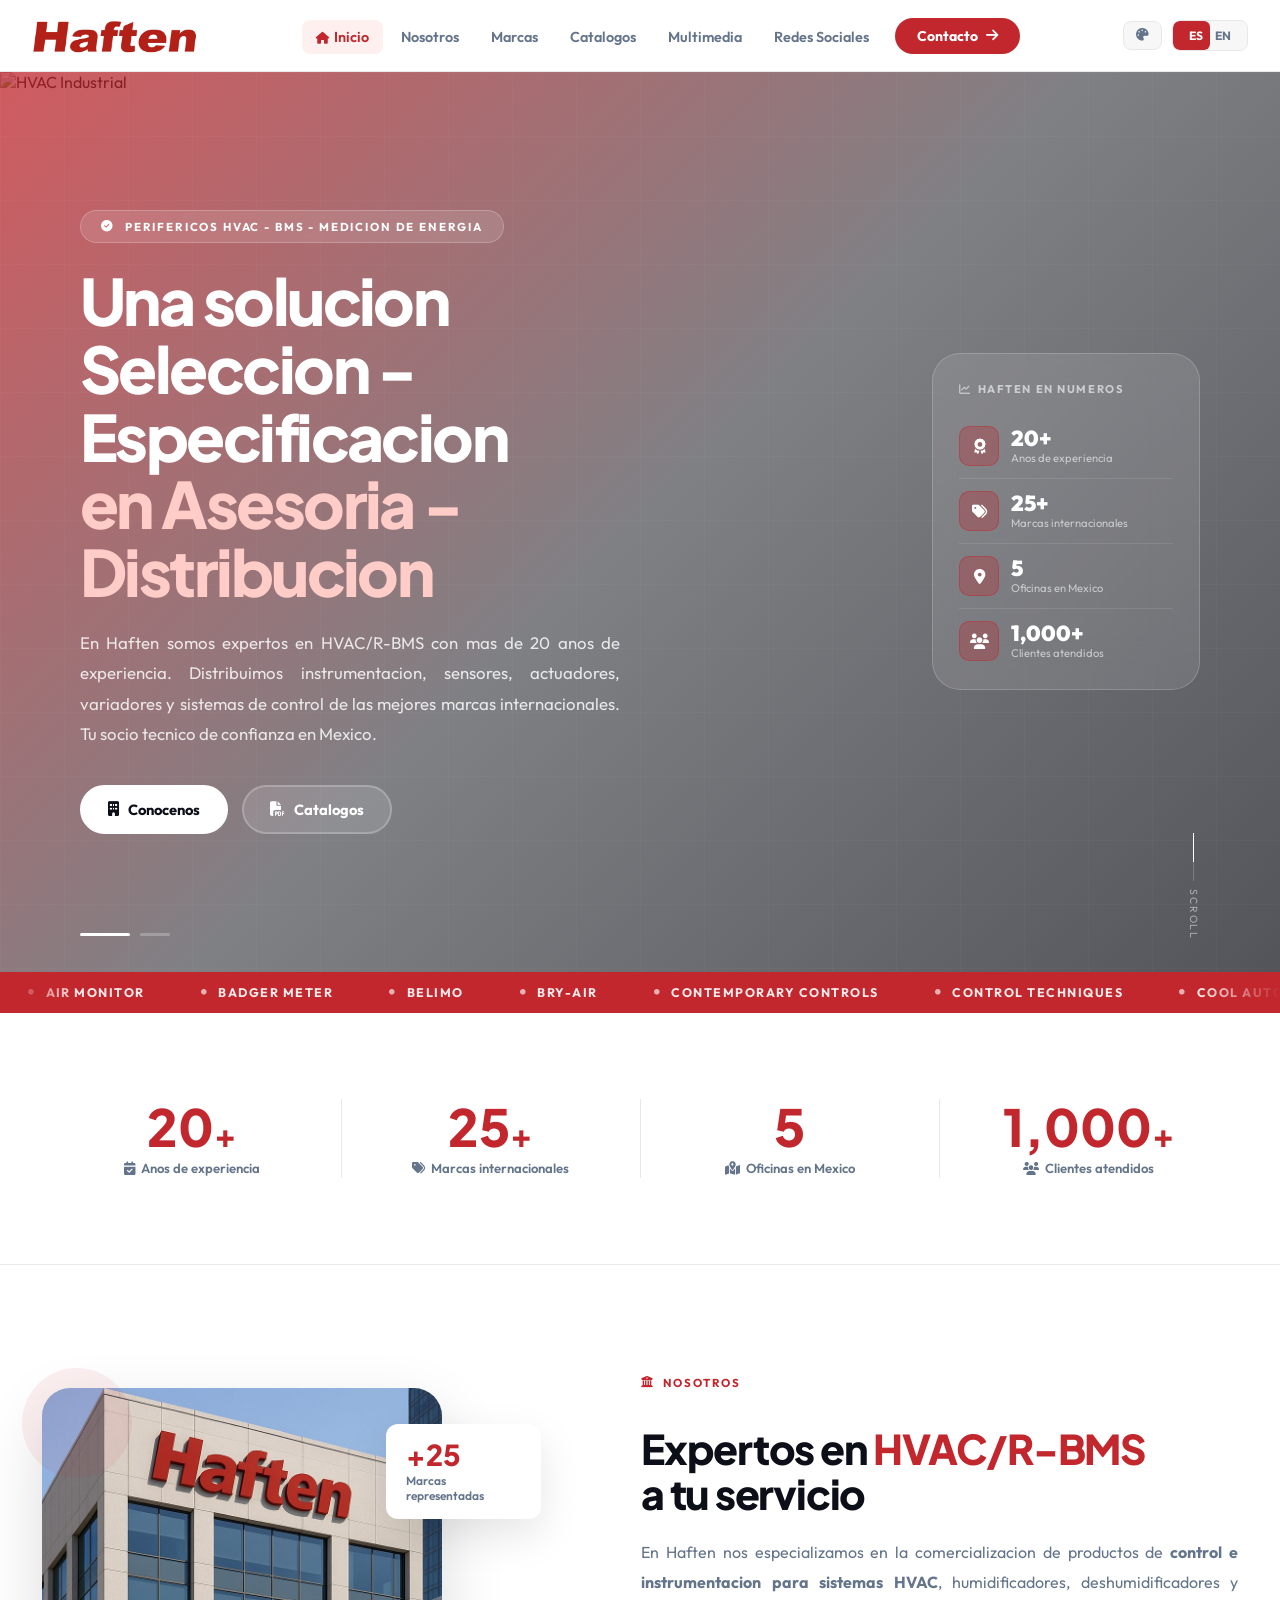
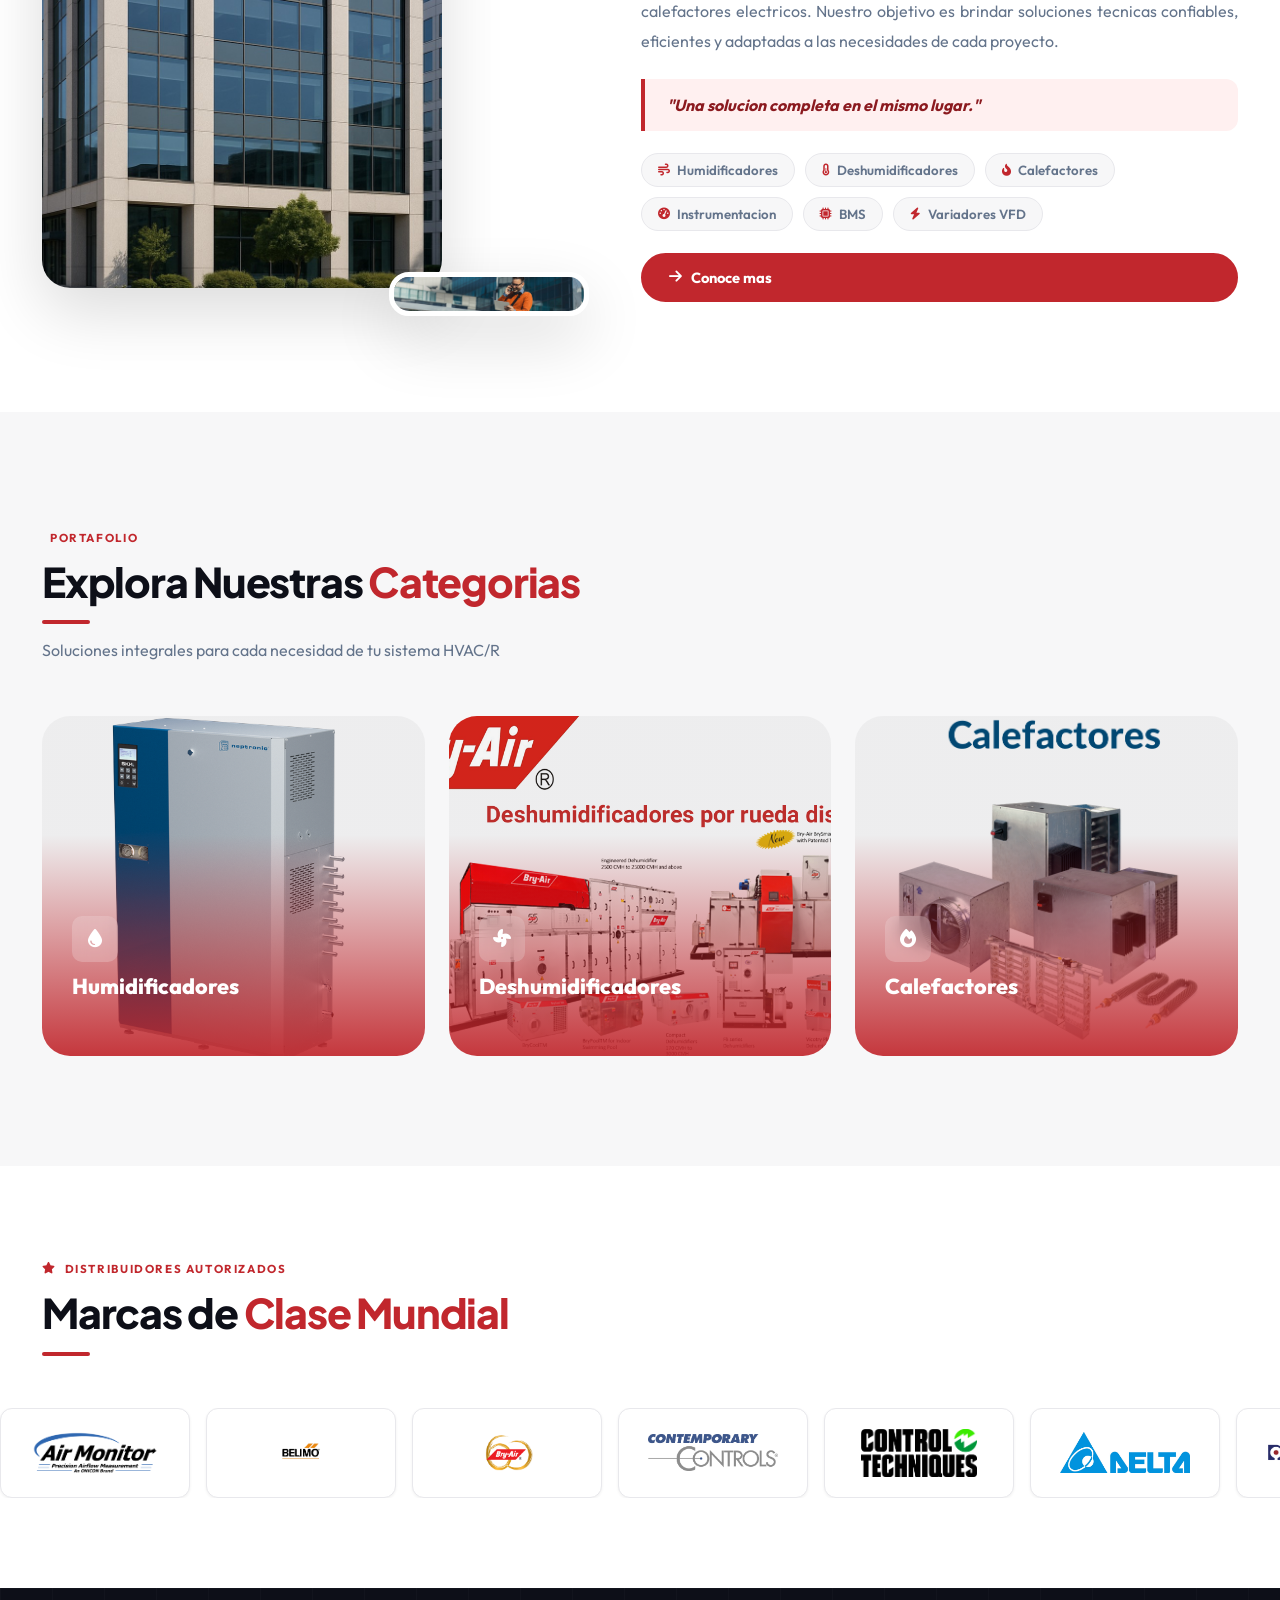
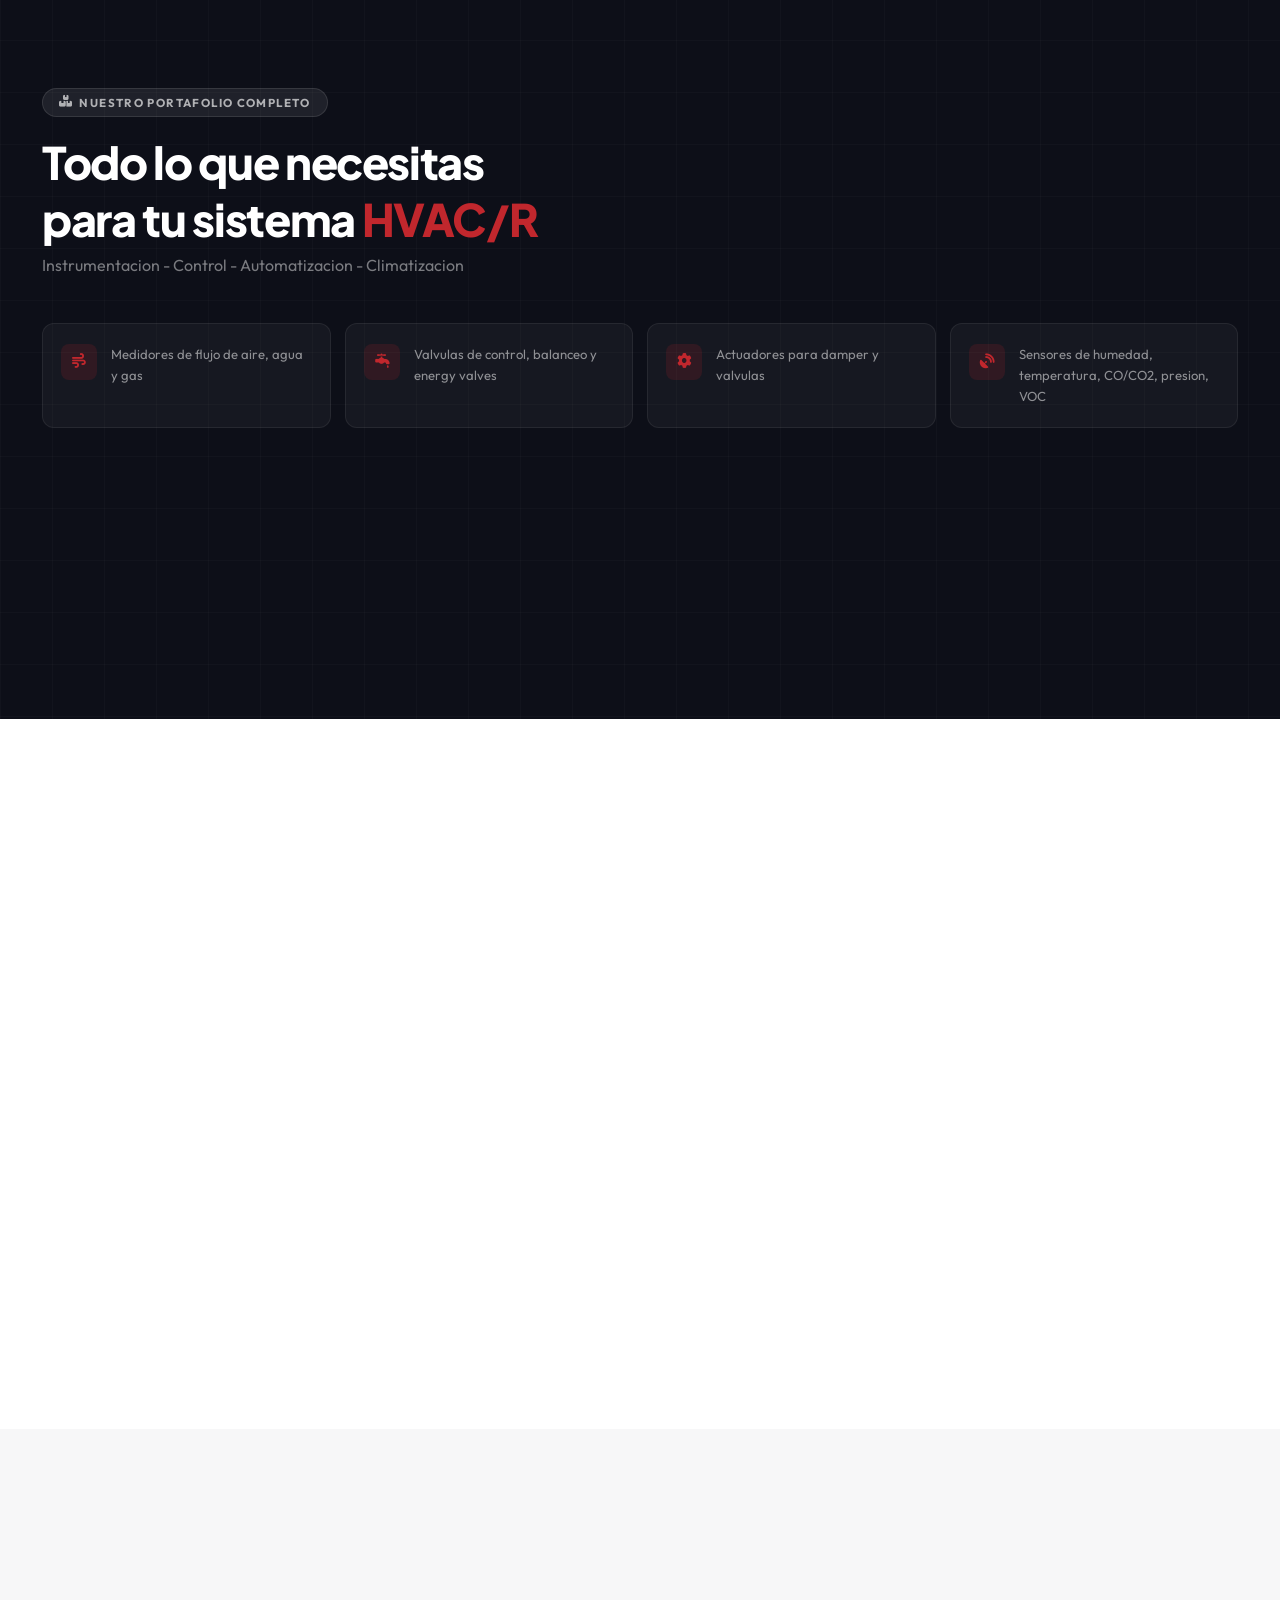
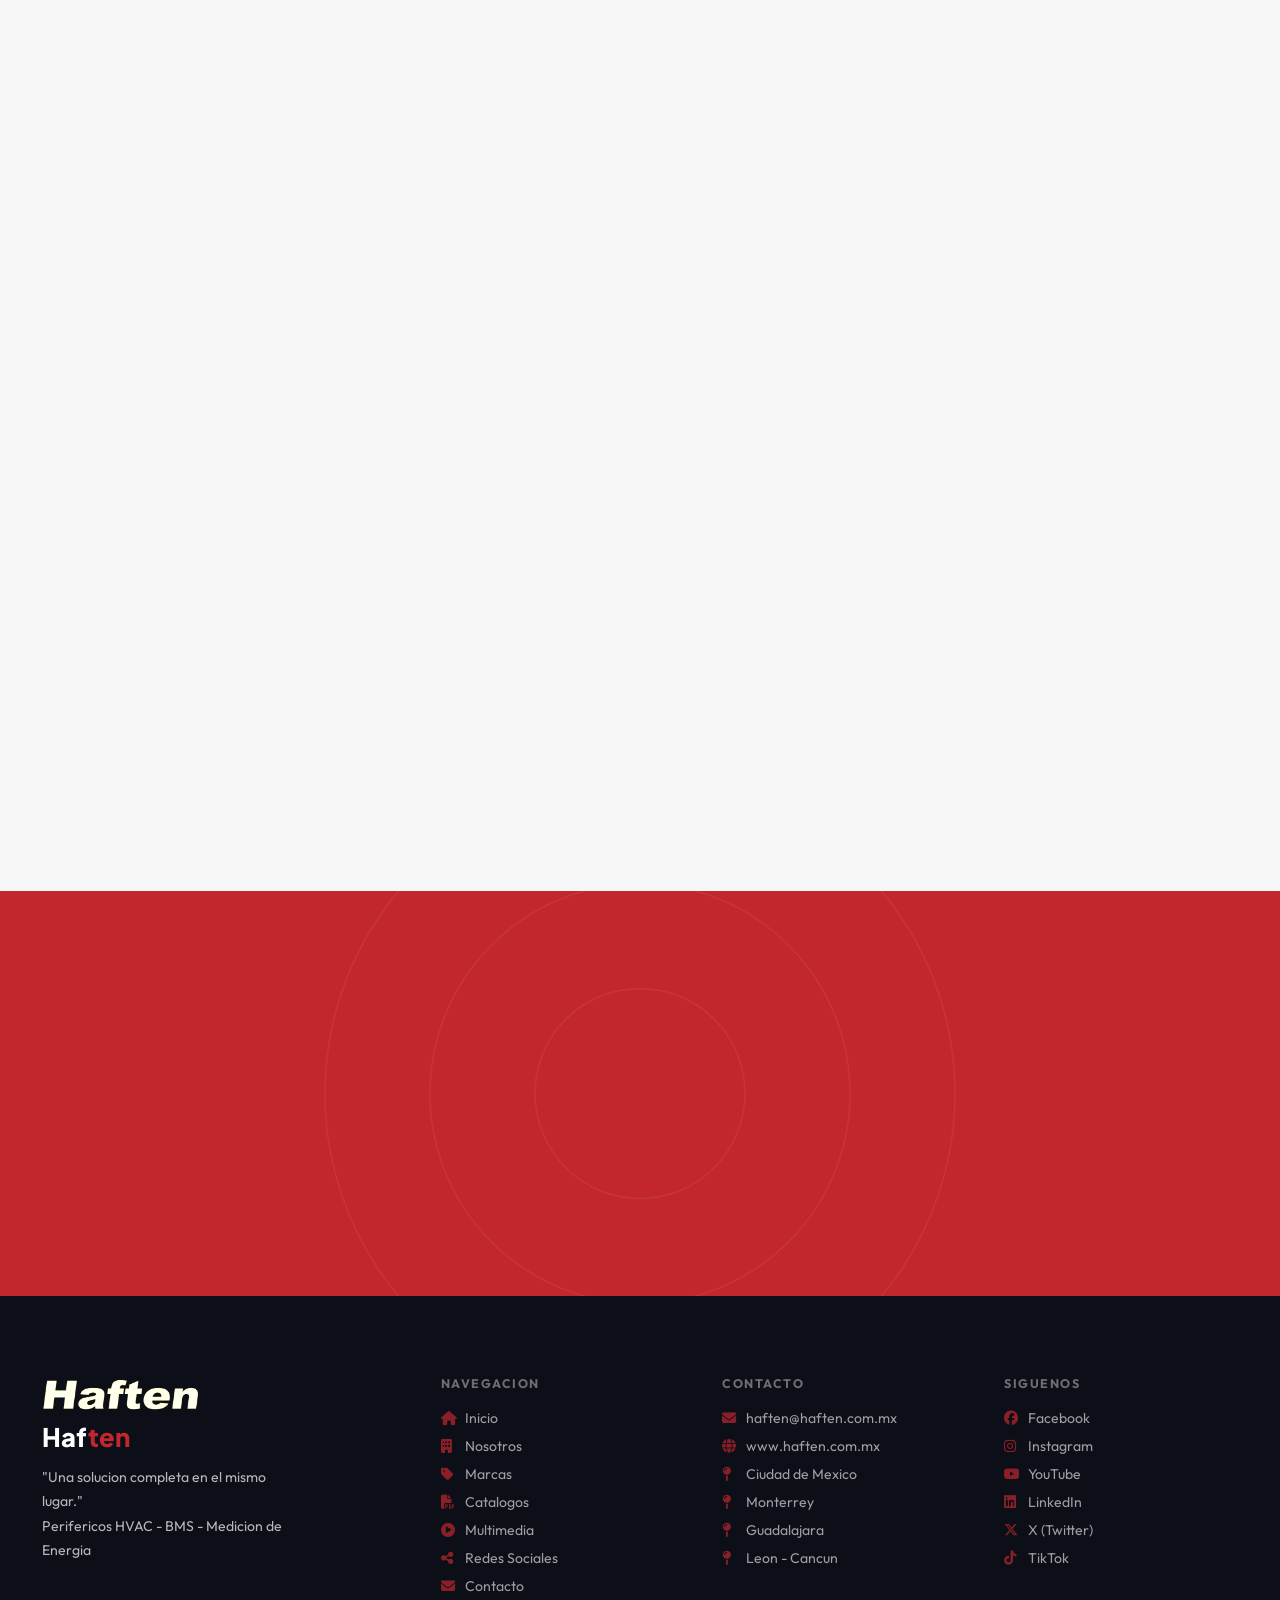
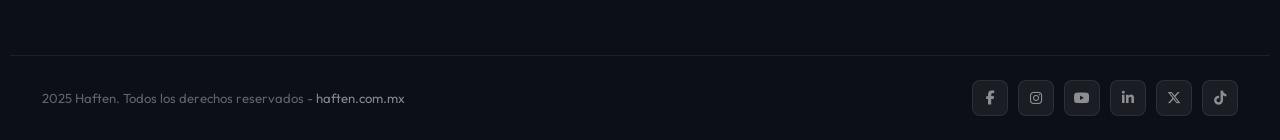
==== commit 65a0622f: "actualizacion en index.html" ====
--- a/index.html
+++ b/index.html
@@ -4,197 +4,525 @@
 <head>
   <meta charset="UTF-8" />
   <meta name="viewport" content="width=device-width, initial-scale=1.0" />
-  <title>Haften – Soluciones HVAC/R · BMS · Instrumentación</title>
+  <title>Haften - Soluciones HVAC/R BMS Instrumentacion</title>
   <meta name="description"
-    content="Haften: distribución y asesoría especializada en instrumentación HVAC/R-BMS, humidificadores, deshumidificadores y calefactores eléctricos en México." />
+    content="Haften: distribucion y asesoria especializada en instrumentacion HVAC/R-BMS en Mexico." />
   <link rel="preconnect" href="https://fonts.googleapis.com">
-  <link rel="preconnect" href="https://cdnjs.cloudflare.com">
   <link rel="stylesheet" href="https://cdnjs.cloudflare.com/ajax/libs/font-awesome/6.5.0/css/all.min.css" />
   <link rel="stylesheet"
-    href="https://fonts.googleapis.com/css2?family=Outfit:wght@300;400;500;600;700;800;900&family=Plus+Jakarta+Sans:wght@400;600;700;800&display=swap" />
-  <link rel="stylesheet" href="haften.css" />
+    href="https://fonts.googleapis.com/css2?family=Outfit:wght@300;400;500;600;700;800;900&family=Plus+Jakarta+Sans:wght@400;600;700;800;900&display=swap" />
   <style>
-    /* ─── HERO ─────────────────────────────────────────── */
-
-    /* ─── FIX RESPONSIVO AVANZADO PARA NAVBAR ─────────────────────── */
-
-    /* 1. Prevenir desbordamientos en pantalla */
+    *,
+    *::before,
+    *::after {
+      box-sizing: border-box;
+      margin: 0;
+      padding: 0
+    }
+
+    :root {
+      --ac: #C1272D;
+      --ac-dark: #8B1A1F;
+      --ac-rgb: 193, 39, 45;
+      --ac-light: #FFF0F0;
+      --bg: #FFFFFF;
+      --bg-2: #F7F7F8;
+      --bg-dark: #0D0F18;
+      --text: #0D0F18;
+      --text-2: #64748B;
+      --border: #E8E8EC;
+      --nav-h: 72px;
+      --radius: 12px;
+      --radius-lg: 20px;
+      --radius-xl: 28px;
+      --shadow-xs: 0 1px 3px rgba(0, 0, 0, .06);
+      --shadow-lg: 0 16px 40px rgba(0, 0, 0, .10);
+      --shadow-xl: 0 24px 64px rgba(0, 0, 0, .14);
+      --tr: all .22s ease;
+      --tr-spring: all .4s cubic-bezier(.34, 1.56, .64, 1);
+    }
+
+    html {
+      scroll-behavior: smooth
+    }
+
     html,
     body {
       max-width: 100vw;
       overflow-x: hidden;
+      font-family: 'Outfit', sans-serif;
+      color: var(--text);
+      background: var(--bg)
+    }
+
+    img {
+      display: block;
+      max-width: 100%
+    }
+
+    a {
+      text-decoration: none;
+      color: inherit
+    }
+
+    ul {
+      list-style: none
+    }
+
+    .container {
+      width: 100%;
+      max-width: 1260px;
+      margin: 0 auto;
+      padding: 0 32px
+    }
+
+    @media(max-width:768px) {
+      .container {
+        padding: 0 20px
+      }
+    }
+
+    /* BUTTONS */
+    .btn {
+      display: inline-flex;
+      align-items: center;
+      gap: 9px;
+      padding: 13px 26px;
+      border-radius: 100px;
+      font-size: .92rem;
+      font-weight: 700;
+      cursor: pointer;
+      border: 2px solid transparent;
+      transition: var(--tr);
+      white-space: nowrap
+    }
+
+    .btn-ac {
+      background: var(--ac);
+      color: #fff;
+      border-color: var(--ac)
+    }
+
+    .btn-ac:hover {
+      background: var(--ac-dark);
+      transform: translateY(-2px);
+      box-shadow: 0 8px 24px rgba(var(--ac-rgb), .35)
+    }
+
+    .btn-white {
+      background: #fff;
+      color: var(--text);
+      border-color: #fff
+    }
+
+    .btn-white:hover {
+      transform: translateY(-2px);
+      box-shadow: 0 8px 24px rgba(0, 0, 0, .18)
+    }
+
+    .btn-dark {
+      background: rgba(255, 255, 255, .12);
+      color: #fff;
+      border-color: rgba(255, 255, 255, .22);
+      backdrop-filter: blur(8px)
+    }
+
+    .btn-dark:hover {
+      background: rgba(255, 255, 255, .22);
+      transform: translateY(-2px)
+    }
+
+    /* TYPOGRAPHY */
+    .eyebrow {
+      display: inline-flex;
+      align-items: center;
+      gap: 8px;
+      font-size: .72rem;
+      font-weight: 700;
+      letter-spacing: .14em;
+      text-transform: uppercase;
+      color: var(--ac);
+      margin-bottom: 14px
+    }
+
+    .section-title {
+      font-family: 'Plus Jakarta Sans', sans-serif;
+      font-size: clamp(1.9rem, 3.2vw, 2.8rem);
+      font-weight: 900;
+      line-height: 1.1;
+      letter-spacing: -.03em
+    }
+
+    .section-title span {
+      color: var(--ac)
+    }
+
+    .section-sub {
+      color: var(--text-2);
+      font-size: 1rem;
+      line-height: 1.75;
+      margin-top: 12px;
+      max-width: 560px
+    }
+
+    .accent-line {
+      display: block;
+      width: 48px;
+      height: 4px;
+      background: var(--ac);
+      border-radius: 2px;
+      margin: 16px 0 0
+    }
+
+    .section-header {
+      margin-bottom: 52px
+    }
+
+    /* NAVBAR */
+    #navbar {
+      position: fixed;
+      top: 0;
+      left: 0;
+      right: 0;
+      z-index: 1000;
+      height: var(--nav-h);
+      background: rgba(255, 255, 255, .96);
+      backdrop-filter: blur(18px);
+      border-bottom: 1px solid var(--border);
+      transition: box-shadow .3s
+    }
+
+    #navbar.scrolled {
+      box-shadow: 0 4px 24px rgba(0, 0, 0, .08)
     }
 
     .nav-inner {
       display: flex;
       align-items: center;
       justify-content: space-between;
-      width: 100%;
-      padding: 10px 24px;
+      height: 100%;
+      padding: 0 32px;
+      position: relative
+    }
+
+    .nav-logo img {
+      height: 38px
+    }
+
+    .nav-logo-text {
+      font-family: 'Plus Jakarta Sans', sans-serif;
+      font-size: 1.5rem;
+      font-weight: 900
+    }
+
+    .nav-logo-text span {
+      color: var(--ac)
+    }
+
+    .nav-links {
+      display: flex;
+      align-items: center;
+      gap: 4px;
+      flex-wrap: nowrap
+    }
+
+    .nav-link {
+      padding: 8px 14px;
+      border-radius: 8px;
+      font-size: .9rem;
+      font-weight: 600;
+      color: var(--text-2);
+      transition: var(--tr);
+      white-space: nowrap
+    }
+
+    .nav-link:hover,
+    .nav-link.active {
+      color: var(--ac);
+      background: var(--ac-light)
+    }
+
+    .nav-cta {
+      display: inline-flex;
+      align-items: center;
+      gap: 8px;
+      padding: 9px 22px;
+      background: var(--ac);
+      color: #fff;
+      border-radius: 100px;
+      font-size: .88rem;
+      font-weight: 700;
+      transition: var(--tr);
+      margin-left: 8px
+    }
+
+    .nav-cta:hover {
+      background: var(--ac-dark);
+      transform: translateY(-1px);
+      box-shadow: 0 6px 20px rgba(var(--ac-rgb), .3)
+    }
+
+    .nav-settings {
+      display: flex;
+      align-items: center;
+      gap: 10px
+    }
+
+    .theme-toggle-btn,
+    .lang-pill {
+      display: flex;
+      align-items: center;
+      gap: 4px;
+      padding: 7px 12px;
+      border-radius: 8px;
+      font-size: .8rem;
+      font-weight: 600;
+      border: 1px solid var(--border);
+      background: var(--bg-2);
+      cursor: pointer;
+      color: var(--text-2);
+      transition: var(--tr)
+    }
+
+    .theme-toggle-btn:hover,
+    .lang-pill:hover {
+      border-color: var(--ac);
+      color: var(--ac)
+    }
+
+    .lang-pill {
       position: relative;
-      /* Necesario para que el submenú se alinee bien */
-    }
-
-    /* 2. Mantener 1 sola línea en PC (evita que brinque abajo) */
-    .nav-links {
-      display: flex;
-      align-items: center;
-      gap: clamp(10px, 1.5vw, 24px);
-      margin: 0;
-      flex-wrap: nowrap !important;
-    }
-
-    /* 3. Botón de Menú (Hamburguesa) - Oculto en PC */
+      overflow: hidden
+    }
+
+    .lang-highlight {
+      position: absolute;
+      left: 0;
+      top: 0;
+      bottom: 0;
+      width: 50%;
+      background: var(--ac);
+      border-radius: 6px;
+      transition: .3s
+    }
+
+    .lang-opt {
+      position: relative;
+      z-index: 1;
+      font-size: .75rem;
+      font-weight: 700;
+      padding: 0 4px;
+      transition: .3s
+    }
+
+    .lang-pill .opt-es {
+      color: #fff
+    }
+
+    .lang-pill .opt-en {
+      color: var(--text-2)
+    }
+
+    #accent-panel {
+      position: absolute;
+      top: calc(100% + 10px);
+      right: 32px;
+      background: #fff;
+      border: 1px solid var(--border);
+      border-radius: var(--radius);
+      padding: 16px 20px;
+      box-shadow: var(--shadow-lg);
+      min-width: 200px;
+      display: none;
+      z-index: 100
+    }
+
+    #accent-panel.open {
+      display: block
+    }
+
+    .panel-label {
+      font-size: .72rem;
+      font-weight: 700;
+      letter-spacing: .1em;
+      text-transform: uppercase;
+      color: var(--text-2);
+      margin-bottom: 12px
+    }
+
+    .accent-options {
+      display: flex;
+      gap: 8px
+    }
+
+    .ac-swatch {
+      width: 28px;
+      height: 28px;
+      border-radius: 50%;
+      cursor: pointer;
+      border: 3px solid transparent;
+      transition: var(--tr)
+    }
+
+    .ac-swatch.active {
+      border-color: var(--text)
+    }
+
+    .ac-swatch[data-accent="red"] {
+      background: #C1272D
+    }
+
+    .ac-swatch[data-accent="blue"] {
+      background: #2563EB
+    }
+
+    .ac-swatch[data-accent="emerald"] {
+      background: #059669
+    }
+
+    .ac-swatch[data-accent="violet"] {
+      background: #7C3AED
+    }
+
+    .ac-swatch[data-accent="orange"] {
+      background: #EA580C
+    }
+
+    .ac-swatch[data-accent="rose"] {
+      background: #E11D48
+    }
+
     #menu-toggle {
       display: none;
       background: transparent;
-      border: none;
+      border: 1px solid var(--border);
+      border-radius: 8px;
       cursor: pointer;
-      padding: 5px;
-      margin-left: 15px;
+      padding: 8px 10px;
+      gap: 5px;
+      flex-direction: column;
+      align-items: center
     }
 
     #menu-toggle span {
       display: block;
-      width: 28px;
-      height: 3px;
-      background-color: var(--ac, #C1272D);
-      /* Usa tu color rojo */
-      margin: 5px 0;
-      border-radius: 3px;
-      transition: 0.3s;
-    }
-
-    /* 4. 📱 MAGIA RESPONSIVA: Pantallas menores a 1100px (Tablets y Móviles) */
-    @media (max-width: 1100px) {
-
-      /* Aparece el botón de hamburguesa */
+      width: 22px;
+      height: 2px;
+      background: var(--text);
+      border-radius: 2px;
+      transition: .3s
+    }
+
+    #menu-toggle.open span:nth-child(1) {
+      transform: translateY(7px) rotate(45deg)
+    }
+
+    #menu-toggle.open span:nth-child(2) {
+      opacity: 0
+    }
+
+    #menu-toggle.open span:nth-child(3) {
+      transform: translateY(-7px) rotate(-45deg)
+    }
+
+    @media(max-width:1100px) {
       #menu-toggle {
-        display: block;
-      }
-
-      /* Movemos los ajustes a la derecha junto al botón */
-      .nav-settings {
-        display: flex;
-        align-items: center;
-        margin-left: auto;
-        gap: 10px;
-      }
-
-      /* Transformamos el menú horizontal en un panel vertical */
+        display: flex
+      }
+
       .nav-links {
         position: absolute;
         top: 100%;
-        /* Justo debajo de la barra blanca */
         left: 0;
-        width: 100%;
-        background: #ffffff;
+        right: 0;
+        background: #fff;
+        border-top: 1px solid var(--border);
         flex-direction: column;
         align-items: flex-start;
-        padding: 20px 24px;
-        box-shadow: 0 10px 15px rgba(0, 0, 0, 0.1);
-
-        /* ¡NUEVO: Esto fuerza al menú a estar por encima de todo! */
-        z-index: 9999;
-
-        /* Oculto por defecto en móvil */
+        padding: 16px 24px 24px;
+        gap: 4px;
+        box-shadow: 0 16px 40px rgba(0, 0, 0, .1);
+        z-index: 999;
         opacity: 0;
         visibility: hidden;
-        transform: translateY(-15px);
-        transition: all 0.3s ease;
-      }
-
-      /* Clase que mostrará el menú (cubrimos las opciones más comunes) */
-      .nav-links.active,
-      .nav-links.open,
-      .nav-links.show {
+        transform: translateY(-8px);
+        transition: all .3s
+      }
+
+      .nav-links.active {
         opacity: 1;
         visibility: visible;
-        transform: translateY(0);
-      }
-
-      /* Acomodamos el botón rojo de contacto */
+        transform: translateY(0)
+      }
+
+      .nav-link {
+        width: 100%
+      }
+
       .nav-cta {
-        display: inline-block;
-        margin-top: 10px;
-      }
-    }
-
+        width: 100%;
+        justify-content: center;
+        margin: 8px 0 0
+      }
+    }
+
+    /* ============ HERO FULLSCREEN SLIDER ============ */
     .hero {
       position: relative;
-      overflow: hidden;
       height: 100svh;
-      min-height: 600px;
+      min-height: 620px;
       margin-top: var(--nav-h);
       display: flex;
       align-items: center;
-    }
-
-    .hero-bg {
+      overflow: hidden
+    }
+
+    .hero-slides {
+      position: absolute;
+      inset: 0
+    }
+
+    .hero-slide {
       position: absolute;
       inset: 0;
-    }
-
-    .hero-slides-bg {
-      position: absolute;
-      inset: 0;
-    }
-
-    .hero-slide-img {
-      position: absolute;
-      inset: 0;
+      opacity: 0;
+      transition: opacity 1.5s ease;
+      overflow: hidden
+    }
+
+    .hero-slide.active {
+      opacity: 1;
+      z-index: 1
+    }
+
+    .hero-slide img {
       width: 100%;
       height: 100%;
       object-fit: cover;
-      opacity: 0;
-      transition: opacity 1.4s ease;
-    }
-
-    .hero-slide-img.active {
-      opacity: 1;
-      z-index: 1;
-    }
-
-    /* Noise texture overlay */
-    .hero-noise {
+      transform: scale(1.07);
+      transition: transform 7s ease
+    }
+
+    .hero-slide.active img {
+      transform: scale(1)
+    }
+
+    .hero-slide::after {
+      content: '';
       position: absolute;
       inset: 0;
-      z-index: 2;
-      background-image: url("data:image/svg+xml,%3Csvg viewBox='0 0 256 256' xmlns='http://www.w3.org/2000/svg'%3E%3Cfilter id='n'%3E%3CfeTurbulence type='fractalNoise' baseFrequency='0.85' numOctaves='4' stitchTiles='stitch'/%3E%3C/filter%3E%3Crect width='100%25' height='100%25' filter='url(%23n)' opacity='0.045'/%3E%3C/svg%3E");
-      background-size: 200px;
-      opacity: .5;
-      pointer-events: none;
-    }
-
-    /* Gradient */
-    .hero-overlay {
-      position: absolute;
-      inset: 0;
-      z-index: 3;
-      background:
-        linear-gradient(135deg, rgba(var(--ac-rgb), .78) 0%, rgba(10, 12, 20, .58) 50%, rgba(10, 12, 20, .75) 100%);
-    }
-
-    /* Grid lines decoration */
+      background: linear-gradient(135deg, rgba(var(--ac-rgb), .76) 0%, rgba(10, 12, 20, .52) 50%, rgba(10, 12, 20, .70) 100%)
+    }
+
     .hero-grid {
       position: absolute;
       inset: 0;
       z-index: 3;
-      overflow: hidden;
       pointer-events: none;
-    }
-
-    .hero-grid::before {
-      content: '';
-      position: absolute;
-      inset: 0;
-      background-image:
-        linear-gradient(rgba(255, 255, 255, .03) 1px, transparent 1px),
-        linear-gradient(90deg, rgba(255, 255, 255, .03) 1px, transparent 1px);
-      background-size: 60px 60px;
-    }
-
-    /* ─── HERO CONTENT ──────────────────────────────── */
+      background-image: linear-gradient(rgba(255, 255, 255, .024) 1px, transparent 1px), linear-gradient(90deg, rgba(255, 255, 255, .024) 1px, transparent 1px);
+      background-size: 64px 64px
+    }
+
     .hero-content {
       position: relative;
       z-index: 5;
@@ -203,11 +531,11 @@
       display: flex;
       align-items: center;
       justify-content: space-between;
-      gap: 48px;
+      gap: 48px
     }
 
     .hero-left {
-      max-width: 700px;
+      max-width: 680px
     }
 
     .hero-eyebrow {
@@ -226,43 +554,39 @@
       text-transform: uppercase;
       margin-bottom: 24px;
       opacity: 0;
-      animation: heroIn .8s .3s cubic-bezier(.34, 1.56, .64, 1) forwards;
-    }
-
-    .hero-eyebrow i {
-      color: rgba(255, 255, 255, .7);
-      font-size: .75rem;
+      animation: heroIn .8s .3s cubic-bezier(.34, 1.56, .64, 1) forwards
     }
 
     .hero-heading {
       font-family: 'Plus Jakarta Sans', sans-serif;
-      font-size: clamp(2.6rem, 5.5vw, 4.4rem);
+      font-size: clamp(2.4rem, 5vw, 4rem);
       font-weight: 900;
       color: #fff;
-      line-height: 1.05;
+      line-height: 1.06;
       letter-spacing: -.04em;
       margin-bottom: 22px;
       opacity: 0;
-      animation: heroIn .9s .45s cubic-bezier(.34, 1.56, .64, 1) forwards;
+      animation: heroIn .9s .45s cubic-bezier(.34, 1.56, .64, 1) forwards
     }
 
     .hero-heading .outlined {
-      -webkit-text-stroke: 2px rgba(255, 255, 255, 0.6);
-      color: transparent;
+      -webkit-text-stroke: 2px rgba(255, 255, 255, .55);
+      color: transparent
     }
 
     .hero-heading .ac-word {
-      color: #ffccc7;
+      color: #ffccc7
     }
 
     .hero-sub {
-      font-size: 1.1rem;
+      font-size: 1.05rem;
       color: rgba(255, 255, 255, .82);
-      line-height: 1.75;
+      line-height: 1.8;
       margin-bottom: 36px;
-      max-width: 560px;
+      max-width: 540px;
+      text-align: justify;
       opacity: 0;
-      animation: heroIn .8s .6s ease forwards;
+      animation: heroIn .8s .6s ease forwards
     }
 
     .hero-btns {
@@ -270,29 +594,28 @@
       gap: 14px;
       flex-wrap: wrap;
       opacity: 0;
-      animation: heroIn .8s .75s ease forwards;
-    }
-
-    /* Floating card right side */
+      animation: heroIn .8s .75s ease forwards
+    }
+
     .hero-card {
       background: rgba(255, 255, 255, .1);
-      backdrop-filter: blur(20px);
+      backdrop-filter: blur(22px);
       border: 1px solid rgba(255, 255, 255, .18);
       border-radius: var(--radius-xl);
-      padding: 28px;
-      min-width: 260px;
+      padding: 28px 26px;
+      min-width: 268px;
       max-width: 300px;
       opacity: 0;
-      animation: heroIn .9s .9s cubic-bezier(.34, 1.56, .64, 1) forwards;
+      animation: heroIn .9s .9s cubic-bezier(.34, 1.56, .64, 1) forwards
     }
 
     .hero-card-title {
-      font-size: .72rem;
+      font-size: .7rem;
       font-weight: 700;
       letter-spacing: .14em;
       color: rgba(255, 255, 255, .6);
       text-transform: uppercase;
-      margin-bottom: 16px;
+      margin-bottom: 18px
     }
 
     .hero-metric {
@@ -300,12 +623,12 @@
       align-items: center;
       gap: 12px;
       padding: 12px 0;
-      border-bottom: 1px solid rgba(255, 255, 255, .1);
+      border-bottom: 1px solid rgba(255, 255, 255, .1)
     }
 
     .hero-metric:last-child {
       border-bottom: none;
-      padding-bottom: 0;
+      padding-bottom: 0
     }
 
     .hero-metric-icon {
@@ -319,25 +642,22 @@
       justify-content: center;
       color: #fff;
       font-size: .95rem;
-    }
-
-    .hero-metric-text {
-      flex: 1;
+      flex-shrink: 0
     }
 
     .hero-metric-num {
-      font-size: 1.3rem;
-      font-weight: 800;
+      font-size: 1.35rem;
+      font-weight: 900;
       color: #fff;
-      line-height: 1;
+      line-height: 1
     }
 
     .hero-metric-lbl {
-      font-size: .72rem;
+      font-size: .7rem;
       color: rgba(255, 255, 255, .6);
-    }
-
-    /* Slide controls */
+      margin-top: 2px
+    }
+
     .slide-nav {
       position: absolute;
       bottom: 36px;
@@ -347,37 +667,24 @@
       align-items: center;
       gap: 10px;
       opacity: 0;
-      animation: heroIn .7s 1.1s ease forwards;
+      animation: heroIn .7s 1.1s ease forwards
     }
 
     .slide-dot-btn {
-      width: 32px;
+      width: 30px;
       height: 3px;
       background: rgba(255, 255, 255, .25);
       border-radius: 2px;
       cursor: pointer;
       border: none;
-      transition: background var(--tr), width var(--tr);
+      transition: var(--tr)
     }
 
     .slide-dot-btn.active {
       background: #fff;
-      width: 52px;
-    }
-
-    @keyframes heroIn {
-      from {
-        opacity: 0;
-        transform: translateY(28px);
-      }
-
-      to {
-        opacity: 1;
-        transform: translateY(0);
-      }
-    }
-
-    /* ─── SCROLL INDICATOR ───────────────────────── */
+      width: 50px
+    }
+
     .scroll-indicator {
       position: absolute;
       bottom: 32px;
@@ -388,15 +695,15 @@
       align-items: center;
       gap: 8px;
       opacity: 0;
-      animation: heroIn .7s 1.2s ease forwards;
+      animation: heroIn .7s 1.2s ease forwards
     }
 
     .scroll-indicator span {
-      font-size: .68rem;
+      font-size: .65rem;
       letter-spacing: .18em;
       color: rgba(255, 255, 255, .5);
       text-transform: uppercase;
-      writing-mode: vertical-rl;
+      writing-mode: vertical-rl
     }
 
     .scroll-line {
@@ -404,7 +711,7 @@
       height: 48px;
       background: rgba(255, 255, 255, .2);
       position: relative;
-      overflow: hidden;
+      overflow: hidden
     }
 
     .scroll-line::after {
@@ -415,32 +722,44 @@
       right: 0;
       height: 60%;
       background: #fff;
-      animation: scrollLine 1.6s ease infinite;
+      animation: scrollLine 1.6s ease infinite
+    }
+
+    @keyframes heroIn {
+      from {
+        opacity: 0;
+        transform: translateY(28px)
+      }
+
+      to {
+        opacity: 1;
+        transform: translateY(0)
+      }
     }
 
     @keyframes scrollLine {
       0% {
         transform: translateY(-100%);
-        opacity: 1;
+        opacity: 1
       }
 
       80% {
         transform: translateY(200%);
-        opacity: .5;
+        opacity: .5
       }
 
       100% {
         transform: translateY(200%);
-        opacity: 0;
-      }
-    }
-
-    /* ─── MARQUEE / TICKER alt ───────────────────── */
+        opacity: 0
+      }
+    }
+
+    /* TICKER */
     .ticker-wrapper {
       position: relative;
       overflow: hidden;
       background: var(--ac);
-      padding: 14px 0;
+      padding: 13px 0
     }
 
     .ticker-wrapper::before,
@@ -449,121 +768,219 @@
       position: absolute;
       top: 0;
       bottom: 0;
-      width: 100px;
+      width: 80px;
       z-index: 1;
-      pointer-events: none;
+      pointer-events: none
     }
 
     .ticker-wrapper::before {
       left: 0;
-      background: linear-gradient(to right, var(--ac), transparent);
+      background: linear-gradient(to right, var(--ac), transparent)
     }
 
     .ticker-wrapper::after {
       right: 0;
-      background: linear-gradient(to left, var(--ac), transparent);
-    }
-
-    /* ─── ABOUT STRIP ─────────────────────────────── */
+      background: linear-gradient(to left, var(--ac), transparent)
+    }
+
+    .ticker-track {
+      display: flex;
+      width: max-content;
+      animation: tickerScroll 35s linear infinite
+    }
+
+    @keyframes tickerScroll {
+      to {
+        transform: translateX(-50%)
+      }
+    }
+
+    .ticker-item {
+      display: flex;
+      align-items: center;
+      gap: 10px;
+      padding: 0 28px;
+      font-size: .78rem;
+      font-weight: 700;
+      letter-spacing: .12em;
+      color: rgba(255, 255, 255, .9);
+      text-transform: uppercase;
+      white-space: nowrap
+    }
+
+    .ticker-item i {
+      font-size: .35rem;
+      opacity: .7
+    }
+
+    /* STATS */
+    .stats-band {
+      padding: 60px 0;
+      background: #fff;
+      border-bottom: 1px solid var(--border)
+    }
+
+    .stats-inner {
+      display: grid;
+      grid-template-columns: repeat(4, 1fr)
+    }
+
+    .stat-item {
+      display: flex;
+      flex-direction: column;
+      align-items: center;
+      padding: 28px 20px;
+      text-align: center;
+      position: relative
+    }
+
+    .stat-item+.stat-item::before {
+      content: '';
+      position: absolute;
+      left: 0;
+      top: 20%;
+      bottom: 20%;
+      width: 1px;
+      background: var(--border)
+    }
+
+    .stat-num {
+      font-family: 'Plus Jakarta Sans', sans-serif;
+      font-size: clamp(2.4rem, 4vw, 3.2rem);
+      font-weight: 900;
+      color: var(--ac);
+      line-height: 1;
+      margin-bottom: 8px
+    }
+
+    .stat-suffix {
+      font-size: .65em
+    }
+
+    .stat-lbl {
+      font-size: .82rem;
+      color: var(--text-2);
+      font-weight: 600
+    }
+
+    /* ABOUT */
     .about-strip {
-      padding: 100px 0;
-    }
-
-    .about-strip-grid {
+      padding: 110px 0
+    }
+
+    .about-grid {
       display: grid;
-      grid-template-columns: 1fr 1.1fr;
+      grid-template-columns: 1fr 1.15fr;
       gap: 80px;
-      align-items: center;
+      align-items: center
     }
 
     .about-img-stack {
-      position: relative;
+      position: relative
+    }
+
+    .about-accent-dot {
+      position: absolute;
+      top: -20px;
+      left: -20px;
+      width: 110px;
+      height: 110px;
+      border-radius: 50%;
+      background: var(--ac);
+      opacity: .07;
+      animation: pulse 3s ease infinite
+    }
+
+    @keyframes pulse {
+
+      0%,
+      100% {
+        transform: scale(1)
+      }
+
+      50% {
+        transform: scale(1.15)
+      }
     }
 
     .about-img-main {
       border-radius: var(--radius-xl);
       overflow: hidden;
-      box-shadow: var(--shadow-xl);
       aspect-ratio: 4/5;
-      max-height: 480px;
+      max-height: 500px;
+      box-shadow: var(--shadow-xl)
     }
 
     .about-img-main img {
       width: 100%;
       height: 100%;
-      object-fit: cover;
+      object-fit: cover
     }
 
     .about-img-float {
       position: absolute;
-      bottom: -24px;
-      right: -24px;
-      width: 190px;
+      bottom: -28px;
+      right: -28px;
+      width: 200px;
       border-radius: var(--radius-lg);
       overflow: hidden;
       box-shadow: var(--shadow-xl);
-      border: 4px solid #fff;
+      border: 5px solid #fff
     }
 
     .about-img-float img {
       width: 100%;
-      display: block;
-    }
-
-    .about-accent-dot {
-      position: absolute;
-      top: -16px;
-      left: -16px;
-      width: 100px;
-      height: 100px;
-      border-radius: 50%;
-      background: var(--ac);
-      opacity: .08;
-      animation: pulse 3s ease infinite;
-    }
-
-    @keyframes pulse {
-
-      0%,
-      100% {
-        transform: scale(1)
-      }
-
-      50% {
-        transform: scale(1.15)
-      }
+      display: block
     }
 
     .about-chip {
       position: absolute;
-      right: 16px;
-      top: 32px;
+      right: 20px;
+      top: 36px;
       background: #fff;
       border-radius: var(--radius);
-      padding: 14px 18px;
+      padding: 16px 20px;
       box-shadow: var(--shadow-lg);
-      min-width: 150px;
+      min-width: 155px
     }
 
     .about-chip-num {
       font-family: 'Plus Jakarta Sans', sans-serif;
-      font-size: 1.7rem;
+      font-size: 1.8rem;
       font-weight: 900;
       color: var(--ac);
-      line-height: 1;
+      line-height: 1
     }
 
     .about-chip-lbl {
       font-size: .75rem;
       color: var(--text-2);
       font-weight: 600;
-      margin-top: 4px;
+      margin-top: 4px
     }
 
     .about-text {
       display: flex;
       flex-direction: column;
-      gap: 24px;
+      gap: 22px
+    }
+
+    .about-text h2 {
+      font-family: 'Plus Jakarta Sans', sans-serif;
+      font-size: clamp(1.9rem, 3.2vw, 2.8rem);
+      font-weight: 900;
+      line-height: 1.1;
+      letter-spacing: -.03em
+    }
+
+    .about-text h2 span {
+      color: var(--ac)
+    }
+
+    .about-text p {
+      color: var(--text-2);
+      line-height: 1.85;
+      text-align: justify
     }
 
     .about-quote {
@@ -574,30 +991,13 @@
       font-size: 1rem;
       font-weight: 700;
       color: var(--ac-dark);
-      font-style: italic;
-    }
-
-    .about-text h2 {
-      font-family: 'Plus Jakarta Sans', sans-serif;
-      font-size: clamp(2rem, 3.2vw, 2.8rem);
-      font-weight: 900;
-      line-height: 1.1;
-      letter-spacing: -.03em;
-    }
-
-    .about-text h2 span {
-      color: var(--ac);
-    }
-
-    .about-text p {
-      color: var(--text-2);
-      line-height: 1.8;
+      font-style: italic
     }
 
     .about-pills {
       display: flex;
       flex-wrap: wrap;
-      gap: 10px;
+      gap: 10px
     }
 
     .pill {
@@ -611,73 +1011,68 @@
       font-size: .83rem;
       font-weight: 600;
       color: var(--text-2);
-      transition: var(--tr);
+      transition: var(--tr)
     }
 
     .pill:hover {
       border-color: var(--ac);
       color: var(--ac);
-      background: var(--ac-light);
+      background: var(--ac-light)
     }
 
     .pill i {
       color: var(--ac);
-      font-size: .75rem;
-    }
-
-    /* ─── CATEGORIES ──────────────────────────────── */
+      font-size: .75rem
+    }
+
+    /* CATEGORIES */
     .categories-section {
       background: var(--bg-2);
-      padding: 100px 0;
+      padding: 110px 0
     }
 
     .cat-grid {
       display: grid;
       grid-template-columns: repeat(3, 1fr);
-      gap: 24px;
+      gap: 24px
     }
 
     .cat-card {
       position: relative;
       border-radius: var(--radius-xl);
       overflow: hidden;
-      height: 320px;
-      cursor: pointer;
-      group: true;
+      height: 340px;
+      cursor: pointer
     }
 
     .cat-card img {
       width: 100%;
       height: 100%;
       object-fit: cover;
-      transition: transform .8s cubic-bezier(.4, 0, .2, 1);
+      transition: transform .8s cubic-bezier(.4, 0, .2, 1)
     }
 
     .cat-card:hover img {
-      transform: scale(1.08);
+      transform: scale(1.08)
     }
 
     .cat-overlay {
       position: absolute;
       inset: 0;
-      background: linear-gradient(to top, rgba(var(--ac-rgb), .9) 0%, rgba(0, 0, 0, .06) 60%);
+      background: linear-gradient(to top, rgba(var(--ac-rgb), .92) 0%, rgba(0, 0, 0, .04) 65%);
       display: flex;
       align-items: flex-end;
-      padding: 28px;
-      transition: var(--tr);
+      padding: 30px;
+      transition: var(--tr)
     }
 
     .cat-card:hover .cat-overlay {
-      background: linear-gradient(to top, rgba(var(--ac-rgb), .95) 0%, rgba(0, 0, 0, .2) 60%);
-    }
-
-    .cat-body {
-      width: 100%;
+      background: linear-gradient(to top, rgba(var(--ac-rgb), .97) 0%, rgba(0, 0, 0, .2) 65%)
     }
 
     .cat-icon {
-      width: 44px;
-      height: 44px;
+      width: 46px;
+      height: 46px;
       border-radius: 10px;
       background: rgba(255, 255, 255, .2);
       backdrop-filter: blur(8px);
@@ -685,52 +1080,51 @@
       align-items: center;
       justify-content: center;
       color: #fff;
-      font-size: 1.1rem;
-      margin-bottom: 10px;
+      font-size: 1.15rem;
+      margin-bottom: 10px
     }
 
     .cat-title {
-      font-size: 1.3rem;
+      font-size: 1.35rem;
       font-weight: 800;
-      color: #fff;
+      color: #fff
     }
 
     .cat-arrow {
       display: inline-flex;
       align-items: center;
       gap: 6px;
-      color: rgba(255, 255, 255, .7);
+      color: rgba(255, 255, 255, .75);
       font-size: .82rem;
       font-weight: 600;
-      margin-top: 8px;
-      transform: translateX(-4px);
+      margin-top: 10px;
+      transform: translateX(-6px);
       opacity: 0;
-      transition: var(--tr);
+      transition: var(--tr)
     }
 
     .cat-card:hover .cat-arrow {
       transform: translateX(0);
-      opacity: 1;
-    }
-
-    /* ─── BRAND SLIDER ────────────────────────────── */
+      opacity: 1
+    }
+
+    /* BRANDS */
     .brands-section {
-      padding: 80px 0;
+      padding: 90px 0
     }
 
     .brands-scroll {
-      overflow: hidden;
+      overflow: hidden
     }
 
     .brands-track {
       display: flex;
-      gap: 0;
       width: max-content;
-      animation: brandsScroll 38s linear infinite;
+      animation: brandsScroll 38s linear infinite
     }
 
     .brands-track:hover {
-      animation-play-state: paused;
+      animation-play-state: paused
     }
 
     @keyframes brandsScroll {
@@ -744,169 +1138,104 @@
       align-items: center;
       justify-content: center;
       min-width: 190px;
-      height: 88px;
-      margin-right: 18px;
+      height: 90px;
+      margin-right: 16px;
       background: #fff;
       border: 1px solid var(--border);
       border-radius: var(--radius);
       padding: 18px 24px;
       box-shadow: var(--shadow-xs);
-      transition: var(--tr);
+      transition: var(--tr)
     }
 
     .brand-tile:hover {
       border-color: rgba(var(--ac-rgb), .3);
       box-shadow: 0 8px 24px rgba(var(--ac-rgb), .12);
-      transform: translateY(-4px) scale(1.03);
+      transform: translateY(-4px) scale(1.03)
     }
 
     .brand-tile img {
       max-height: 48px;
       max-width: 130px;
-      object-fit: contain;
-    }
-
-    /* ─── WHY ────────────────────────────────────── */
-    .why-section {
-      padding: 100px 0;
-    }
-
-    .why-grid {
-      display: grid;
-      grid-template-columns: repeat(3, 1fr);
-      gap: 24px;
-      margin-top: 52px;
-    }
-
-    .why-card {
-      border-radius: var(--radius-xl);
-      padding: 36px 30px;
-      border: 1px solid var(--border);
-      background: #fff;
-      transition: var(--tr-spring);
-      position: relative;
-      overflow: hidden;
-    }
-
-    .why-card::before {
-      content: '';
-      position: absolute;
-      bottom: -40px;
-      right: -40px;
-      width: 120px;
-      height: 120px;
-      border-radius: 50%;
-      background: rgba(var(--ac-rgb), .045);
-      transition: var(--tr-slow);
-    }
-
-    .why-card:hover::before {
-      transform: scale(2.2);
-      opacity: .8;
-    }
-
-    .why-card:hover {
-      transform: translateY(-8px);
-      box-shadow: 0 24px 48px rgba(var(--ac-rgb), .10);
-      border-color: rgba(var(--ac-rgb), .2);
-    }
-
-    .why-icon {
-      width: 56px;
-      height: 56px;
-      border-radius: 14px;
-      background: var(--ac-light);
-      display: flex;
-      align-items: center;
-      justify-content: center;
-      color: var(--ac);
-      font-size: 1.3rem;
-      margin-bottom: 20px;
-      transition: var(--tr-spring);
-    }
-
-    .why-card:hover .why-icon {
-      background: var(--ac);
-      color: #fff;
-      transform: scale(1.08);
-    }
-
-    .why-card h3 {
-      font-size: 1.1rem;
-      font-weight: 800;
-      margin-bottom: 10px;
-    }
-
-    .why-card p {
-      color: var(--text-2);
-      font-size: .92rem;
-      line-height: 1.75;
-    }
-
-    /* ─── PRODUCTS STRIP ──────────────────────────── */
+      object-fit: contain
+    }
+
+    /* PRODUCTS */
     .products-strip {
       background: var(--bg-dark);
-      padding: 90px 0;
+      padding: 100px 0;
       overflow: hidden;
-      position: relative;
+      position: relative
     }
 
     .products-strip::before {
       content: '';
       position: absolute;
       inset: 0;
-      background-image:
-        linear-gradient(rgba(255, 255, 255, .02) 1px, transparent 1px),
-        linear-gradient(90deg, rgba(255, 255, 255, .02) 1px, transparent 1px);
-      background-size: 48px 48px;
+      background-image: linear-gradient(rgba(255, 255, 255, .018) 1px, transparent 1px), linear-gradient(90deg, rgba(255, 255, 255, .018) 1px, transparent 1px);
+      background-size: 52px 52px
     }
 
     .products-strip-inner {
       position: relative;
-      z-index: 1;
+      z-index: 1
     }
 
     .products-strip h2 {
       font-family: 'Plus Jakarta Sans', sans-serif;
-      font-size: clamp(2rem, 3.5vw, 2.8rem);
+      font-size: clamp(1.9rem, 3.5vw, 2.8rem);
       font-weight: 900;
       color: #fff;
       letter-spacing: -.03em;
-      margin-bottom: 8px;
+      margin-bottom: 8px
     }
 
     .products-strip h2 span {
-      color: var(--ac);
+      color: var(--ac)
     }
 
     .products-strip .sub {
       color: rgba(255, 255, 255, .45);
       margin-bottom: 48px;
-      font-size: 1rem;
+      font-size: 1rem
+    }
+
+    .badge-dark {
+      display: inline-flex;
+      align-items: center;
+      padding: 6px 16px;
+      background: rgba(255, 255, 255, .08);
+      border: 1px solid rgba(255, 255, 255, .1);
+      border-radius: 100px;
+      font-size: .72rem;
+      font-weight: 700;
+      letter-spacing: .12em;
+      color: rgba(255, 255, 255, .65);
+      text-transform: uppercase;
+      margin-bottom: 16px
     }
 
     .products-grid {
       display: grid;
       grid-template-columns: repeat(4, 1fr);
-      gap: 14px;
+      gap: 14px
     }
 
     .prod-item {
       background: rgba(255, 255, 255, .04);
-      border: 1px solid rgba(255, 255, 255, .06);
+      border: 1px solid rgba(255, 255, 255, .07);
       border-radius: var(--radius);
       padding: 20px 18px;
       display: flex;
       align-items: flex-start;
       gap: 14px;
-      transition: var(--tr);
-      cursor: default;
+      transition: var(--tr)
     }
 
     .prod-item:hover {
       background: rgba(var(--ac-rgb), .08);
       border-color: rgba(var(--ac-rgb), .3);
-      transform: translateY(-2px);
+      transform: translateY(-2px)
     }
 
     .prod-item-icon {
@@ -919,37 +1248,298 @@
       justify-content: center;
       color: var(--ac);
       font-size: .9rem;
-      flex-shrink: 0;
+      flex-shrink: 0
     }
 
     .prod-item p {
       font-size: .82rem;
-      color: rgba(255, 255, 255, .5);
-      line-height: 1.55;
-    }
-
-    /* ─── CTA SECTION ────────────────────────────── */
+      color: rgba(255, 255, 255, .52);
+      line-height: 1.6
+    }
+
+    /* WHY */
+    .why-section {
+      padding: 110px 0;
+      background: var(--bg)
+    }
+
+    .why-grid {
+      display: grid;
+      grid-template-columns: repeat(3, 1fr);
+      gap: 24px;
+      margin-top: 52px
+    }
+
+    .why-card {
+      border-radius: var(--radius-xl);
+      padding: 38px 32px;
+      border: 1px solid var(--border);
+      background: #fff;
+      transition: all .4s cubic-bezier(.34, 1.56, .64, 1);
+      position: relative;
+      overflow: hidden
+    }
+
+    .why-card::after {
+      content: '';
+      position: absolute;
+      bottom: -50px;
+      right: -50px;
+      width: 130px;
+      height: 130px;
+      border-radius: 50%;
+      background: rgba(var(--ac-rgb), .05);
+      transition: all .5s
+    }
+
+    .why-card:hover::after {
+      transform: scale(2.4)
+    }
+
+    .why-card:hover {
+      transform: translateY(-10px);
+      box-shadow: 0 28px 56px rgba(var(--ac-rgb), .12);
+      border-color: rgba(var(--ac-rgb), .22)
+    }
+
+    .why-icon {
+      width: 58px;
+      height: 58px;
+      border-radius: 16px;
+      background: var(--ac-light);
+      display: flex;
+      align-items: center;
+      justify-content: center;
+      color: var(--ac);
+      font-size: 1.35rem;
+      margin-bottom: 22px;
+      transition: all .4s cubic-bezier(.34, 1.56, .64, 1)
+    }
+
+    .why-card:hover .why-icon {
+      background: var(--ac);
+      color: #fff;
+      transform: scale(1.1) rotate(-5deg)
+    }
+
+    .why-card h3 {
+      font-size: 1.12rem;
+      font-weight: 800;
+      margin-bottom: 12px
+    }
+
+    .why-card p {
+      color: var(--text-2);
+      font-size: .92rem;
+      line-height: 1.8;
+      text-align: justify
+    }
+
+    /* ============ OFFICES + GOOGLE MAPS ============ */
+    .offices-section {
+      padding: 110px 0;
+      background: var(--bg-2)
+    }
+
+    .offices-grid {
+      display: grid;
+      grid-template-columns: 1fr 1fr;
+      gap: 56px;
+      align-items: start
+    }
+
+    .offices-map-card {
+      background: #fff;
+      border-radius: var(--radius-xl);
+      overflow: hidden;
+      box-shadow: var(--shadow-xl);
+      border: 1px solid var(--border)
+    }
+
+    .offices-map-header {
+      padding: 18px 22px;
+      border-bottom: 1px solid var(--border);
+      display: flex;
+      align-items: center;
+      gap: 10px
+    }
+
+    .offices-map-header h4 {
+      font-size: .95rem;
+      font-weight: 700;
+      flex: 1;
+      white-space: nowrap;
+      overflow: hidden;
+      text-overflow: ellipsis
+    }
+
+    .map-dot {
+      width: 10px;
+      height: 10px;
+      border-radius: 50%;
+      background: var(--ac);
+      flex-shrink: 0;
+      animation: pulse-dot 2s ease infinite
+    }
+
+    @keyframes pulse-dot {
+
+      0%,
+      100% {
+        box-shadow: 0 0 0 0 rgba(var(--ac-rgb), .4)
+      }
+
+      50% {
+        box-shadow: 0 0 0 8px rgba(var(--ac-rgb), 0)
+      }
+    }
+
+    .gmap-wrap {
+      height: 420px;
+      position: relative;
+      overflow: hidden;
+      background: var(--bg-2)
+    }
+
+    .gmap-wrap iframe {
+      width: 100%;
+      height: 100%;
+      border: 0;
+      display: block;
+      transition: opacity .4s
+    }
+
+    .offices-list-side {
+      display: flex;
+      flex-direction: column;
+      gap: 14px
+    }
+
+    .office-card {
+      background: #fff;
+      border-radius: var(--radius-lg);
+      padding: 20px 22px;
+      border: 1px solid var(--border);
+      display: flex;
+      gap: 18px;
+      align-items: flex-start;
+      cursor: pointer;
+      position: relative;
+      overflow: hidden;
+      transition: var(--tr-spring)
+    }
+
+    .office-card::before {
+      content: '';
+      position: absolute;
+      left: 0;
+      top: 0;
+      bottom: 0;
+      width: 4px;
+      background: var(--ac);
+      border-radius: 4px 0 0 4px;
+      transform: scaleY(0);
+      transition: transform .3s;
+      transform-origin: center
+    }
+
+    .office-card.active-card::before,
+    .office-card:hover::before {
+      transform: scaleY(1)
+    }
+
+    .office-card.active-card {
+      border-color: rgba(var(--ac-rgb), .25);
+      background: var(--ac-light);
+      transform: translateX(5px)
+    }
+
+    .office-card:hover:not(.active-card) {
+      transform: translateX(5px);
+      box-shadow: 0 8px 28px rgba(var(--ac-rgb), .09);
+      border-color: rgba(var(--ac-rgb), .18)
+    }
+
+    .office-icon {
+      width: 46px;
+      height: 46px;
+      border-radius: 12px;
+      flex-shrink: 0;
+      background: var(--ac-light);
+      display: flex;
+      align-items: center;
+      justify-content: center;
+      color: var(--ac);
+      font-size: 1.05rem;
+      transition: var(--tr)
+    }
+
+    .office-card.active-card .office-icon {
+      background: var(--ac);
+      color: #fff
+    }
+
+    .office-info {
+      flex: 1
+    }
+
+    .office-city {
+      font-size: 1rem;
+      font-weight: 800;
+      margin-bottom: 5px;
+      display: flex;
+      align-items: center;
+      gap: 8px;
+      flex-wrap: wrap
+    }
+
+    .office-badge {
+      padding: 2px 10px;
+      background: var(--ac);
+      color: #fff;
+      border-radius: 100px;
+      font-size: .6rem;
+      font-weight: 700;
+      letter-spacing: .1em;
+      text-transform: uppercase
+    }
+
+    .office-desc {
+      font-size: .83rem;
+      color: var(--text-2);
+      line-height: 1.6
+    }
+
+    .office-contact {
+      display: flex;
+      align-items: center;
+      gap: 6px;
+      margin-top: 8px;
+      font-size: .78rem;
+      font-weight: 600;
+      color: var(--ac)
+    }
+
+    /* CTA */
     .cta-section {
       background: var(--ac);
-      padding: 90px 0;
+      padding: 100px 0;
       position: relative;
-      overflow: hidden;
+      overflow: hidden
     }
 
     .cta-section::before {
       content: '';
       position: absolute;
       inset: 0;
-      background: url("data:image/svg+xml,%3Csvg viewBox='0 0 400 400' xmlns='http://www.w3.org/2000/svg'%3E%3Ccircle cx='200' cy='200' r='180' fill='none' stroke='rgba(255,255,255,.06)' stroke-width='1'/%3E%3Ccircle cx='200' cy='200' r='120' fill='none' stroke='rgba(255,255,255,.06)' stroke-width='1'/%3E%3Ccircle cx='200' cy='200' r='60' fill='none' stroke='rgba(255,255,255,.06)' stroke-width='1'/%3E%3C/svg%3E") center no-repeat;
-      background-size: 700px;
-      pointer-events: none;
-      opacity: .8;
+      background: url("data:image/svg+xml,%3Csvg viewBox='0 0 400 400' xmlns='http://www.w3.org/2000/svg'%3E%3Ccircle cx='200' cy='200' r='180' fill='none' stroke='rgba(255,255,255,.06)' stroke-width='1'/%3E%3Ccircle cx='200' cy='200' r='120' fill='none' stroke='rgba(255,255,255,.06)' stroke-width='1'/%3E%3Ccircle cx='200' cy='200' r='60' fill='none' stroke='rgba(255,255,255,.06)' stroke-width='1'/%3E%3C/svg%3E") center/700px no-repeat;
+      pointer-events: none
     }
 
     .cta-inner {
       position: relative;
       z-index: 1;
-      text-align: center;
+      text-align: center
     }
 
     .cta-inner h2 {
@@ -958,108 +1548,367 @@
       font-weight: 900;
       color: #fff;
       letter-spacing: -.03em;
-      margin-bottom: 14px;
+      margin-bottom: 14px
     }
 
     .cta-inner p {
-      color: rgba(255, 255, 255, .82);
+      color: rgba(255, 255, 255, .85);
       margin-bottom: 36px;
       font-size: 1.05rem;
       max-width: 520px;
       margin-left: auto;
-      margin-right: auto;
+      margin-right: auto
     }
 
     .cta-btns {
       display: flex;
       gap: 14px;
       justify-content: center;
+      flex-wrap: wrap
+    }
+
+    /* FOOTER */
+    .site-footer {
+      background: var(--bg-dark);
+      color: rgba(255, 255, 255, .7);
+      padding: 80px 0 0
+    }
+
+    .footer-grid {
+      display: grid;
+      grid-template-columns: 1.5fr 1fr 1fr 1fr;
+      gap: 48px;
+      padding: 0 32px 60px;
+      max-width: 1260px;
+      margin: 0 auto
+    }
+
+    .footer-logo {
+      height: 36px;
+      margin-bottom: 8px;
+      filter: brightness(10)
+    }
+
+    .footer-logo-text {
+      font-family: 'Plus Jakarta Sans', sans-serif;
+      font-size: 1.6rem;
+      font-weight: 900;
+      color: #fff;
+      margin-bottom: 12px
+    }
+
+    .footer-logo-text span {
+      color: var(--ac)
+    }
+
+    .footer-desc {
+      font-size: .88rem;
+      line-height: 1.75;
+      max-width: 240px
+    }
+
+    .footer-col h4 {
+      font-size: .78rem;
+      font-weight: 700;
+      letter-spacing: .12em;
+      text-transform: uppercase;
+      color: rgba(255, 255, 255, .4);
+      margin-bottom: 18px
+    }
+
+    .footer-col ul {
+      display: flex;
+      flex-direction: column;
+      gap: 10px
+    }
+
+    .footer-col a {
+      font-size: .88rem;
+      color: rgba(255, 255, 255, .6);
+      transition: var(--tr);
+      display: flex;
+      align-items: center;
+      gap: 8px
+    }
+
+    .footer-col a:hover {
+      color: #fff
+    }
+
+    .footer-col a i {
+      width: 16px;
+      color: rgba(var(--ac-rgb), .7)
+    }
+
+    .footer-bottom {
+      border-top: 1px solid rgba(255, 255, 255, .07);
+      padding: 24px 32px;
+      max-width: 1260px;
+      margin: 0 auto;
+      display: flex;
+      align-items: center;
+      justify-content: space-between;
       flex-wrap: wrap;
-    }
-
+      gap: 16px
+    }
+
+    .footer-copy {
+      font-size: .82rem;
+      color: rgba(255, 255, 255, .35)
+    }
+
+    .footer-copy a {
+      color: rgba(255, 255, 255, .5)
+    }
+
+    .footer-copy a:hover {
+      color: #fff
+    }
+
+    .footer-social {
+      display: flex;
+      gap: 10px
+    }
+
+    .footer-social a {
+      width: 36px;
+      height: 36px;
+      border-radius: 8px;
+      background: rgba(255, 255, 255, .06);
+      border: 1px solid rgba(255, 255, 255, .08);
+      display: flex;
+      align-items: center;
+      justify-content: center;
+      font-size: .88rem;
+      color: rgba(255, 255, 255, .5);
+      transition: var(--tr)
+    }
+
+    .footer-social a:hover {
+      background: var(--ac);
+      border-color: var(--ac);
+      color: #fff;
+      transform: translateY(-3px)
+    }
+
+    /* PAGE LOADER */
+    #page-loader {
+      position: fixed;
+      inset: 0;
+      z-index: 9999;
+      background: var(--bg-dark);
+      display: flex;
+      flex-direction: column;
+      align-items: center;
+      justify-content: center;
+      gap: 20px
+    }
+
+    .loader-logo {
+      font-family: 'Plus Jakarta Sans', sans-serif;
+      font-size: 2.5rem;
+      font-weight: 900;
+      color: #fff;
+      letter-spacing: -.04em
+    }
+
+    .loader-logo span {
+      color: var(--ac)
+    }
+
+    .loader-bar-wrap {
+      width: 180px;
+      height: 3px;
+      background: rgba(255, 255, 255, .1);
+      border-radius: 2px;
+      overflow: hidden
+    }
+
+    .loader-bar {
+      height: 100%;
+      background: var(--ac);
+      border-radius: 2px;
+      animation: loaderAnim 1.6s ease forwards
+    }
+
+    @keyframes loaderAnim {
+      from {
+        width: 0
+      }
+
+      to {
+        width: 100%
+      }
+    }
+
+    .loader-text {
+      font-size: .72rem;
+      letter-spacing: .18em;
+      text-transform: uppercase;
+      color: rgba(255, 255, 255, .35)
+    }
+
+    #page-loader.done {
+      opacity: 0;
+      pointer-events: none;
+      transition: opacity .5s .3s
+    }
+
+    /* REVEAL */
+    .reveal {
+      opacity: 0;
+      transform: translateY(30px);
+      transition: opacity .7s, transform .7s
+    }
+
+    .reveal.visible {
+      opacity: 1;
+      transform: translateY(0)
+    }
+
+    .reveal-l {
+      opacity: 0;
+      transform: translateX(-40px);
+      transition: opacity .7s, transform .7s
+    }
+
+    .reveal-l.visible {
+      opacity: 1;
+      transform: translateX(0)
+    }
+
+    .reveal-r {
+      opacity: 0;
+      transform: translateX(40px);
+      transition: opacity .7s, transform .7s
+    }
+
+    .reveal-r.visible {
+      opacity: 1;
+      transform: translateX(0)
+    }
+
+    .d1 {
+      transition-delay: .0s
+    }
+
+    .d2 {
+      transition-delay: .1s
+    }
+
+    .d3 {
+      transition-delay: .2s
+    }
+
+    .d4 {
+      transition-delay: .3s
+    }
+
+    /* RESPONSIVE */
     @media(max-width:1024px) {
       .hero-card {
-        display: none;
+        display: none
       }
 
       .hero-content {
-        padding: 0 48px;
-      }
-
-      .about-strip-grid {
+        padding: 0 48px
+      }
+
+      .about-grid {
         grid-template-columns: 1fr;
-        gap: 52px;
+        gap: 56px
       }
 
       .about-img-float {
-        width: 140px;
+        width: 150px
       }
 
       .products-grid {
-        grid-template-columns: repeat(2, 1fr);
+        grid-template-columns: repeat(2, 1fr)
       }
 
       .why-grid {
+        grid-template-columns: 1fr 1fr
+      }
+
+      .offices-grid {
+        grid-template-columns: 1fr;
+        gap: 36px
+      }
+
+      .footer-grid {
         grid-template-columns: 1fr 1fr;
+        gap: 36px
       }
     }
 
     @media(max-width:768px) {
       .hero {
         height: auto;
-        padding: 80px 0 60px;
+        padding: 80px 0 60px
       }
 
       .hero-content {
-        padding: 0 24px;
+        padding: 0 24px
       }
 
       .hero-heading {
-        font-size: 2.4rem;
+        font-size: 2.3rem
       }
 
       .slide-nav {
         left: 24px;
+        bottom: 24px
       }
 
       .scroll-indicator {
-        display: none;
+        display: none
       }
 
       .cat-grid {
         grid-template-columns: 1fr 1fr;
-        gap: 16px;
+        gap: 14px
       }
 
       .cat-card {
-        height: 220px;
+        height: 230px
       }
 
       .why-grid {
-        grid-template-columns: 1fr;
+        grid-template-columns: 1fr
       }
 
       .products-grid {
-        grid-template-columns: 1fr;
+        grid-template-columns: 1fr
+      }
+
+      .gmap-wrap {
+        height: 300px
       }
     }
 
     @media(max-width:540px) {
       .cat-grid {
-        grid-template-columns: 1fr;
+        grid-template-columns: 1fr
       }
 
       .hero-btns {
-        flex-direction: column;
+        flex-direction: column
       }
 
       .cta-btns {
         flex-direction: column;
-        align-items: center;
+        align-items: center
       }
 
       .about-img-float {
-        display: none;
+        display: none
+      }
+
+      .footer-grid {
+        grid-template-columns: 1fr;
+        gap: 28px;
+        padding: 0 20px 40px
       }
     }
   </style>
@@ -1067,20 +1916,16 @@
 
 <body>
 
-  <!-- ════ PAGE LOADER ════════════════════════════════ -->
+  <!-- PAGE LOADER -->
   <div id="page-loader">
     <div class="loader-logo">Haf<span>ten</span></div>
     <div class="loader-bar-wrap">
       <div class="loader-bar"></div>
     </div>
-    <p class="loader-text">HVAC/R · BMS · Instrumentación</p>
+    <p class="loader-text">HVAC/R - BMS - Instrumentacion</p>
   </div>
 
-  <!-- ════ CURSOR ════════════════════════════════════ -->
-  <div id="cursor-dot"></div>
-  <div id="cursor-ring"></div>
-
-  <!-- ════ NAVBAR ════════════════════════════════════ -->
+  <!-- NAVBAR -->
   <nav id="navbar">
     <div class="nav-inner">
       <a href="index.html" class="nav-logo">
@@ -1088,30 +1933,26 @@
           onerror="this.style.display='none';this.nextElementSibling.style.display='block'">
         <span class="nav-logo-text" style="display:none">Haf<span>ten</span></span>
       </a>
-      <button id="menu-toggle" aria-label="Menú"><span></span><span></span><span></span></button>
+      <button id="menu-toggle" aria-label="Menu"><span></span><span></span><span></span></button>
       <ul class="nav-links" id="nav-links">
-        <li><a href="index.html" class="nav-link" data-page="index" data-i18n="nav_home"><i class="fa fa-house"
-              style="font-size:.8rem;color:var(--ac);margin-right:4px"></i>Inicio</a></li>
-        <li><a href="nosotros.html" class="nav-link" data-page="nosotros" data-i18n="nav_about">Nosotros</a></li>
-        <li><a href="marcas.html" class="nav-link" data-page="marcas" data-i18n="nav_brands">Marcas</a></li>
-        <li><a href="catalogos.html" class="nav-link" data-page="catalogos" data-i18n="nav_catalogs">Catálogos</a></li>
-        <li><a href="multimedia.html" class="nav-link" data-page="multimedia" data-i18n="nav_media">Multimedia</a></li>
-        <li><a href="redes.html" class="nav-link" data-page="redes" data-i18n="nav_social">Redes Sociales</a></li>
-        <li><a href="contacto.html" class="nav-cta"><span data-i18n="nav_contact">Contacto</span> <i
-              class="fa-solid fa-arrow-right"></i></a></li>
+        <li><a href="index.html" class="nav-link active"><i class="fa fa-house"
+              style="font-size:.75rem;color:var(--ac);margin-right:4px"></i>Inicio</a></li>
+        <li><a href="nosotros.html" class="nav-link">Nosotros</a></li>
+        <li><a href="marcas.html" class="nav-link">Marcas</a></li>
+        <li><a href="catalogos.html" class="nav-link">Catalogos</a></li>
+        <li><a href="multimedia.html" class="nav-link">Multimedia</a></li>
+        <li><a href="redes.html" class="nav-link">Redes Sociales</a></li>
+        <li><a href="contacto.html" class="nav-cta"><span>Contacto</span> <i class="fa-solid fa-arrow-right"></i></a>
+        </li>
       </ul>
       <div class="nav-settings">
-        <!-- Theme Toggle -->
-        <button class="theme-toggle-btn magnetic-wrap" aria-label="Cambiar Tema">
-          <i class="fa-solid fa-palette"></i>
-        </button>
-        <!-- Language Pill -->
-        <div class="lang-pill magnetic-wrap" title="Cambiar Idioma">
-          <div class="lang-highlight"></div>
+        <button class="theme-toggle-btn" id="themeBtn" title="Color de acento"><i
+            class="fa-solid fa-palette"></i></button>
+        <div class="lang-pill" id="langPill">
+          <div class="lang-highlight" id="langHighlight"></div>
           <span class="lang-opt opt-es">ES</span>
           <span class="lang-opt opt-en">EN</span>
         </div>
-        <!-- Theme Panel -->
         <div id="accent-panel">
           <p class="panel-label">Color de acento</p>
           <div class="accent-options">
@@ -1127,90 +1968,87 @@
     </div>
   </nav>
 
-  <main class="page-transition-wrap">
-
-    <!-- ════ HERO ═══════════════════════════════════════ -->
+  <main>
+
+    <!-- HERO FULLSCREEN SLIDER -->
     <section class="hero" id="inicio">
-      <div class="hero-bg">
-        <div class="hero-slides-bg">
-          <img class="hero-slide-img active" src="Haften/Imagenes/1inicio.jpg" alt="Haften HVAC" data-parallax="0.18" />
-          <img class="hero-slide-img" src="Haften/Imagenes/image2.jpg" alt="Haften Marcas" />
-          <img class="hero-slide-img" src="Haften/Imagenes/3.jpg" alt="Haften Catálogos" />
+      <div class="hero-slides">
+        <div class="hero-slide active">
+          <img src="https://images.unsplash.com/photo-1581092918056-0c4c3acd3789?w=1600&q=85&fit=crop"
+            alt="HVAC Industrial" />
         </div>
-        <div class="hero-noise"></div>
-        <div class="hero-overlay"></div>
-        <div class="hero-grid"></div>
+        <div class="hero-slide">
+          <img src="https://images.unsplash.com/photo-1504307651254-35680f356dfd?w=1600&q=85&fit=crop"
+            alt="BMS Automatizacion" />
+        </div>
       </div>
+      <div class="hero-grid"></div>
 
       <div class="hero-content">
         <div class="hero-left">
-          <p class="hero-eyebrow" data-i18n="idx_eyebrow">
+          <p class="hero-eyebrow">
             <i class="fa-solid fa-circle-check"></i>
-            Periféricos HVAC · BMS · Medición de Energía
+            Perifericos HVAC - BMS - Medicion de Energia
           </p>
           <h1 class="hero-heading">
-            Una solución<br>
-            <span class="outlined" data-i18n="hero_title1">Selección · Especificación</span> en<br>
-            <span class="ac-word" data-i18n="hero_title2">Asesoría · Distribución</span>
+            Una solucion<br>Seleccion - Especificacion <br>
+            <span class="ac-word"> en Asesoria - Distribucion</span>
           </h1>
-          <p class="hero-sub" data-i18n="hero_sub">Expertos en HVAC/R-BMS – Tu socio técnico de confianza</p>
+          <p class="hero-sub">
+            En Haften somos expertos en HVAC/R-BMS con mas de 20 anos de experiencia. Distribuimos instrumentacion,
+            sensores, actuadores, variadores y sistemas de control de las mejores marcas internacionales. Tu socio
+            tecnico de confianza en Mexico.
+          </p>
           <div class="hero-btns">
-            <a href="nosotros.html" class="btn btn-white" data-i18n="idx_btn1"><i
-                class="fa-solid fa-building"></i>Conócenos</a>
-            <a href="catalogos.html" class="btn btn-outline" style="border-color:rgba(255,255,255,.5);color:#fff;"
-              data-i18n="idx_btn2"><i class="fa-solid fa-file-pdf"></i>Catálogos</a>
+            <a href="nosotros.html" class="btn btn-white"><i class="fa-solid fa-building"></i>Conocenos</a>
+            <a href="catalogos.html" class="btn btn-dark"><i class="fa-solid fa-file-pdf"></i>Catalogos</a>
           </div>
         </div>
-        <!-- Floating metrics card -->
         <div class="hero-card">
-          <p class="hero-card-title" data-i18n="idx_num"><i class="fa-solid fa-chart-line"
-              style="color:rgba(255,255,255,.5);margin-right:6px"></i>Haften en números</p>
+          <p class="hero-card-title"><i class="fa-solid fa-chart-line"
+              style="color:rgba(255,255,255,.5);margin-right:6px"></i>Haften en numeros</p>
           <div class="hero-metric">
             <div class="hero-metric-icon"><i class="fa-solid fa-award"></i></div>
-            <div class="hero-metric-text">
+            <div>
               <div class="hero-metric-num">20+</div>
-              <div class="hero-metric-lbl" data-i18n="idx_n1">Años de experiencia</div>
+              <div class="hero-metric-lbl">Anos de experiencia</div>
             </div>
           </div>
           <div class="hero-metric">
             <div class="hero-metric-icon"><i class="fa-solid fa-tags"></i></div>
-            <div class="hero-metric-text">
+            <div>
               <div class="hero-metric-num">25+</div>
-              <div class="hero-metric-lbl" data-i18n="idx_n2">Marcas internacionales</div>
+              <div class="hero-metric-lbl">Marcas internacionales</div>
             </div>
           </div>
           <div class="hero-metric">
             <div class="hero-metric-icon"><i class="fa-solid fa-location-dot"></i></div>
-            <div class="hero-metric-text">
+            <div>
               <div class="hero-metric-num">5</div>
-              <div class="hero-metric-lbl" data-i18n="idx_n3">Oficinas en México</div>
+              <div class="hero-metric-lbl">Oficinas en Mexico</div>
             </div>
           </div>
           <div class="hero-metric">
             <div class="hero-metric-icon"><i class="fa-solid fa-users"></i></div>
-            <div class="hero-metric-text">
+            <div>
               <div class="hero-metric-num">1,000+</div>
-              <div class="hero-metric-lbl" data-i18n="idx_n4">Clientes atendidos</div>
+              <div class="hero-metric-lbl">Clientes atendidos</div>
             </div>
           </div>
         </div>
       </div>
 
-      <!-- Slide dots -->
-      <div class="slide-nav" id="heroNav">
-        <button class="slide-dot-btn active" data-idx="0" aria-label="Slide 1"></button>
-        <button class="slide-dot-btn" data-idx="1" aria-label="Slide 2"></button>
-        <button class="slide-dot-btn" data-idx="2" aria-label="Slide 3"></button>
+      <div class="slide-nav">
+        <button class="slide-dot-btn active" data-idx="0"></button>
+        <button class="slide-dot-btn" data-idx="1"></button>
       </div>
-
-      <!-- Scroll indicator -->
       <div class="scroll-indicator">
         <div class="scroll-line"></div>
         <span>Scroll</span>
       </div>
     </section>
 
-    <!-- ════ BRAND TICKER ═══════════════════════════════ -->
+    <!-- TICKER -->
     <div class="ticker-wrapper">
       <div class="ticker-track" aria-hidden="true">
         <span class="ticker-item"><i class="fa-solid fa-circle"></i>AIR MONITOR</span>
@@ -1233,27 +2071,24 @@
         <span class="ticker-item"><i class="fa-solid fa-circle"></i>SENVA</span>
         <span class="ticker-item"><i class="fa-solid fa-circle"></i>SETRA</span>
         <span class="ticker-item"><i class="fa-solid fa-circle"></i>VAISALA</span>
-        <!-- clone -->
         <span class="ticker-item"><i class="fa-solid fa-circle"></i>AIR MONITOR</span>
         <span class="ticker-item"><i class="fa-solid fa-circle"></i>BADGER METER</span>
         <span class="ticker-item"><i class="fa-solid fa-circle"></i>BELIMO</span>
         <span class="ticker-item"><i class="fa-solid fa-circle"></i>BRY-AIR</span>
         <span class="ticker-item"><i class="fa-solid fa-circle"></i>CONTEMPORARY CONTROLS</span>
         <span class="ticker-item"><i class="fa-solid fa-circle"></i>CONTROL TECHNIQUES</span>
-        <span class="ticker-item"><i class="fa-solid fa-circle"></i>COOL AUTOMATION</span>
         <span class="ticker-item"><i class="fa-solid fa-circle"></i>DELTA ELECTRONICS</span>
         <span class="ticker-item"><i class="fa-solid fa-circle"></i>DWYER OMEGA</span>
-        <span class="ticker-item"><i class="fa-solid fa-circle"></i>FLOWCON</span>
       </div>
     </div>
 
-    <!-- ════ STATS ═══════════════════════════════════════ -->
+    <!-- STATS -->
     <div class="stats-band">
       <div class="container">
         <div class="stats-inner">
           <div class="stat-item reveal">
             <span class="stat-num"><span data-count="20">0</span><span class="stat-suffix">+</span></span>
-            <p class="stat-lbl"><i class="fa-solid fa-calendar-check" style="margin-right:6px"></i>Años de experiencia
+            <p class="stat-lbl"><i class="fa-solid fa-calendar-check" style="margin-right:6px"></i>Anos de experiencia
             </p>
           </div>
           <div class="stat-item reveal d2">
@@ -1262,7 +2097,7 @@
           </div>
           <div class="stat-item reveal d3">
             <span class="stat-num"><span data-count="5">0</span></span>
-            <p class="stat-lbl"><i class="fa-solid fa-map-location-dot" style="margin-right:6px"></i>Oficinas en México
+            <p class="stat-lbl"><i class="fa-solid fa-map-location-dot" style="margin-right:6px"></i>Oficinas en Mexico
             </p>
           </div>
           <div class="stat-item reveal d4">
@@ -1273,88 +2108,87 @@
       </div>
     </div>
 
-    <!-- ════ ABOUT STRIP ════════════════════════════════ -->
-    <section class="about-strip section">
+    <!-- ABOUT -->
+    <section class="about-strip">
       <div class="container">
-        <div class="about-strip-grid">
+        <div class="about-grid">
           <div class="about-img-stack reveal-l">
             <div class="about-accent-dot"></div>
             <div class="about-img-main">
-              <img src="Haften/sección  nosotros/do-more.jpg" alt="Do More Haften" data-parallax="0.12" />
+              <img src="Haften/sección  nosotros/do-more.jpg" alt="Haften equipo"
+                onerror="this.src='https://images.unsplash.com/photo-1497366216548-37526070297c?w=600&q=80&fit=crop'" />
             </div>
             <div class="about-img-float">
-              <img src="Haften/Imagenes/image.jpg" alt="Haften Team" />
+              <img src="Haften/Imagenes/image.jpg" alt="Haften Team"
+                onerror="this.src='https://images.unsplash.com/photo-1522202176988-66273c2fd55f?w=300&q=80&fit=crop'" />
             </div>
             <div class="about-chip">
               <div class="about-chip-num">+25</div>
-              <div class="about-chip-lbl" data-i18n="idx_ab_chip">Marcas<br>representadas</div>
+              <div class="about-chip-lbl">Marcas<br>representadas</div>
             </div>
           </div>
           <div class="about-text reveal-r">
-            <span class="eyebrow" data-i18n="idx_ab_eyb"><i class="fa-solid fa-building-columns"></i> Nosotros</span>
-            <h2 data-i18n="idx_ab_title">Expertos en <span>HVAC/R‑BMS</span><br>a tu servicio</h2>
-            <p data-i18n="idx_ab_p">En Haften nos especializamos en la comercialización de productos de <strong>control
-                e instrumentación
-                para
-                sistemas HVAC</strong>, humidificadores, deshumidificadores y calefactores eléctricos. Nuestro objetivo
-              es
-              brindar soluciones técnicas confiables, eficientes y adaptadas a las necesidades de cada proyecto.</p>
-            <blockquote class="about-quote" data-i18n="ft_tagline">"Una solución completa en el mismo lugar."
-            </blockquote>
+            <span class="eyebrow"><i class="fa-solid fa-building-columns"></i> Nosotros</span>
+            <h2>Expertos en <span>HVAC/R-BMS</span><br>a tu servicio</h2>
+            <p>En Haften nos especializamos en la comercializacion de productos de <strong>control e instrumentacion
+                para sistemas HVAC</strong>, humidificadores, deshumidificadores y calefactores electricos. Nuestro
+              objetivo es brindar soluciones tecnicas confiables, eficientes y adaptadas a las necesidades de cada
+              proyecto.</p>
+            <blockquote class="about-quote">"Una solucion completa en el mismo lugar."</blockquote>
             <div class="about-pills">
-              <span class="pill" data-i18n="idx_ab_p1"><i class="fa-solid fa-wind"></i>Humidificadores</span>
-              <span class="pill" data-i18n="idx_ab_p2"><i
-                  class="fa-solid fa-temperature-half"></i>Deshumidificadores</span>
-              <span class="pill" data-i18n="idx_ab_p3"><i class="fa-solid fa-fire-flame-curved"></i>Calefactores</span>
-              <span class="pill" data-i18n="idx_ab_p4"><i class="fa-solid fa-gauge-high"></i>Instrumentación</span>
-              <span class="pill" data-i18n="idx_ab_p5"><i class="fa-solid fa-microchip"></i>BMS</span>
-              <span class="pill" data-i18n="idx_ab_p6"><i class="fa-solid fa-bolt"></i>Variadores VFD</span>
+              <span class="pill"><i class="fa-solid fa-wind"></i>Humidificadores</span>
+              <span class="pill"><i class="fa-solid fa-temperature-half"></i>Deshumidificadores</span>
+              <span class="pill"><i class="fa-solid fa-fire-flame-curved"></i>Calefactores</span>
+              <span class="pill"><i class="fa-solid fa-gauge-high"></i>Instrumentacion</span>
+              <span class="pill"><i class="fa-solid fa-microchip"></i>BMS</span>
+              <span class="pill"><i class="fa-solid fa-bolt"></i>Variadores VFD</span>
             </div>
-            <a href="nosotros.html" class="btn btn-ac" data-i18n="idx_ab_btn"><i class="fa-solid fa-arrow-right"></i>
-              Conoce más</a>
+            <a href="nosotros.html" class="btn btn-ac"><i class="fa-solid fa-arrow-right"></i> Conoce mas</a>
           </div>
         </div>
       </div>
     </section>
 
-    <!-- ════ CATEGORIES ══════════════════════════════════ -->
+    <!-- CATEGORIES -->
     <section class="categories-section">
       <div class="container">
         <div class="section-header reveal">
-          <span class="eyebrow" data-i18n="idx_cat_eyb"><i class="fa-solid fa-grid-2"></i> Portafolio</span>
-          <h2 class="section-title" data-i18n="idx_cat_title">Explora Nuestras <span>Categorías</span></h2>
+          <span class="eyebrow"><i class="fa-solid fa-grid-2"></i> Portafolio</span>
+          <h2 class="section-title">Explora Nuestras <span>Categorias</span></h2>
           <span class="accent-line"></span>
-          <p class="section-sub" data-i18n="idx_cat_sub">Soluciones integrales para cada necesidad de tu sistema HVAC/R
-          </p>
+          <p class="section-sub">Soluciones integrales para cada necesidad de tu sistema HVAC/R</p>
         </div>
         <div class="cat-grid">
           <div class="cat-card reveal d1">
-            <img src="Haften/imagenes  humificadores/skh4-600x600.png" alt="Humidificadores" />
+            <img src="Haften/imagenes  humificadores/skh4-600x600.png" alt="Humidificadores"
+              onerror="this.src='https://images.unsplash.com/photo-1581094288338-2314dddb7ece?w=600&q=80&fit=crop'" />
             <div class="cat-overlay">
-              <div class="cat-body">
+              <div>
                 <div class="cat-icon"><i class="fa-solid fa-droplet"></i></div>
-                <div class="cat-title" data-i18n="idx_c1">Humidificadores</div>
-                <a href="nosotros.html" class="cat-arrow"><i class="fa-solid fa-arrow-right"></i> Ver más</a>
+                <div class="cat-title">Humidificadores</div>
+                <a href="nosotros.html" class="cat-arrow"><i class="fa-solid fa-arrow-right"></i> Ver mas</a>
               </div>
             </div>
           </div>
           <div class="cat-card reveal d2">
-            <img src="Haften/imagenes y pdfs deshumidificadores/deshumificadores.fw.png" alt="Deshumidificadores" />
+            <img src="Haften/imagenes y pdfs deshumidificadores/deshumificadores.fw.png" alt="Deshumidificadores"
+              onerror="this.src='https://images.unsplash.com/photo-1504328345606-18bbc8c9d7d1?w=600&q=80&fit=crop'" />
             <div class="cat-overlay">
-              <div class="cat-body">
+              <div>
                 <div class="cat-icon"><i class="fa-solid fa-fan"></i></div>
-                <div class="cat-title" data-i18n="idx_c2">Deshumidificadores</div>
-                <a href="nosotros.html" class="cat-arrow"><i class="fa-solid fa-arrow-right"></i> Ver más</a>
+                <div class="cat-title">Deshumidificadores</div>
+                <a href="nosotros.html" class="cat-arrow"><i class="fa-solid fa-arrow-right"></i> Ver mas</a>
               </div>
             </div>
           </div>
           <div class="cat-card reveal d3">
-            <img src="Haften/imagenes claefacciones y pdfs/calefactores1.fw.png" alt="Calefactores" />
+            <img src="Haften/imagenes claefacciones y pdfs/calefactores1.fw.png" alt="Calefactores"
+              onerror="this.src='https://images.unsplash.com/photo-1558618666-fcd25c85cd64?w=600&q=80&fit=crop'" />
             <div class="cat-overlay">
-              <div class="cat-body">
+              <div>
                 <div class="cat-icon"><i class="fa-solid fa-fire"></i></div>
-                <div class="cat-title" data-i18n="idx_c3">Calefactores</div>
-                <a href="nosotros.html" class="cat-arrow"><i class="fa-solid fa-arrow-right"></i> Ver más</a>
+                <div class="cat-title">Calefactores</div>
+                <a href="nosotros.html" class="cat-arrow"><i class="fa-solid fa-arrow-right"></i> Ver mas</a>
               </div>
             </div>
           </div>
@@ -1362,13 +2196,12 @@
       </div>
     </section>
 
-    <!-- ════ BRANDS ══════════════════════════════════════ -->
+    <!-- BRANDS -->
     <section class="brands-section">
       <div class="container">
         <div class="section-header reveal">
-          <span class="eyebrow" data-i18n="idx_br_eyb"><i class="fa-solid fa-star"></i> Distribuidores
-            autorizados</span>
-          <h2 class="section-title" data-i18n="idx_br_title">Marcas de <span>Clase Mundial</span></h2>
+          <span class="eyebrow"><i class="fa-solid fa-star"></i> Distribuidores autorizados</span>
+          <h2 class="section-title">Marcas de <span>Clase Mundial</span></h2>
           <span class="accent-line"></span>
         </div>
       </div>
@@ -1378,8 +2211,7 @@
           <div class="brand-tile"><img src="Haften/Marcas/belimo.fw.png" alt="Belimo"></div>
           <div class="brand-tile"><img src="Haften/Marcas/4 Bry-Air .png" alt="Bry-Air"></div>
           <div class="brand-tile"><img src="Haften/Marcas/CCSI logo stacked 4 (00000003).png"
-              alt="Contemporary Controls">
-          </div>
+              alt="Contemporary Controls"></div>
           <div class="brand-tile"><img src="Haften/Marcas/LOG_CT_RGB.png" alt="Control Techniques"></div>
           <div class="brand-tile"><img src="Haften/Marcas/delta-500w-trim-vert.png" alt="Delta"></div>
           <div class="brand-tile"><img src="Haften/Marcas/9.1 -DO-logo-horiz-full-color-TM.png" alt="Dwyer Omega"></div>
@@ -1395,148 +2227,220 @@
           <div class="brand-tile"><img src="Haften/Marcas/Senva-Logo-BLK-2022 (002).png" alt="Senva"></div>
           <div class="brand-tile"><img src="Haften/Marcas/1200px-Setra_Systems_Logo.png" alt="Setra"></div>
           <div class="brand-tile"><img src="Haften/Marcas/19 Vaisala-authorized-parter-logo-blue-cmyk.png"
-              alt="Vaisala">
-          </div>
-          <!-- clone -->
+              alt="Vaisala"></div>
           <div class="brand-tile"><img src="Haften/Marcas/Logos_Air Monitor Logo.png" alt="Air Monitor"></div>
           <div class="brand-tile"><img src="Haften/Marcas/belimo.fw.png" alt="Belimo"></div>
           <div class="brand-tile"><img src="Haften/Marcas/4 Bry-Air .png" alt="Bry-Air"></div>
           <div class="brand-tile"><img src="Haften/Marcas/CCSI logo stacked 4 (00000003).png"
-              alt="Contemporary Controls">
-          </div>
+              alt="Contemporary Controls"></div>
           <div class="brand-tile"><img src="Haften/Marcas/LOG_CT_RGB.png" alt="Control Techniques"></div>
           <div class="brand-tile"><img src="Haften/Marcas/delta-500w-trim-vert.png" alt="Delta"></div>
-          <div class="brand-tile"><img src="Haften/Marcas/9.1 -DO-logo-horiz-full-color-TM.png" alt="Dwyer Omega"></div>
           <div class="brand-tile"><img src="Haften/Marcas/FlowCon-Logo.png" alt="FlowCon"></div>
           <div class="brand-tile"><img src="Haften/Marcas/11-GPI-Inc-Logo-Registered.png" alt="GPI"></div>
         </div>
       </div>
     </section>
 
-    <!-- ════ PRODUCTS STRIP (dark) ════════════════════ -->
+    <!-- PRODUCTS -->
     <section class="products-strip">
       <div class="container products-strip-inner">
         <div class="reveal">
-          <span class="badge badge-dark" style="margin-bottom:16px" data-i18n="idx_pf_bdg"><i
-              class="fa-solid fa-boxes-stacked" style="margin-right:6px"></i>Nuestro portafolio completo</span>
-          <h2 data-i18n="idx_pf_title">Todo lo que necesitas<br>para tu sistema <span>HVAC/R</span></h2>
-          <p class="sub" data-i18n="idx_pf_sub">Instrumentación · Control · Automatización · Climatización</p>
+          <span class="badge-dark"><i class="fa-solid fa-boxes-stacked" style="margin-right:6px"></i>Nuestro portafolio
+            completo</span>
+          <h2>Todo lo que necesitas<br>para tu sistema <span>HVAC/R</span></h2>
+          <p class="sub">Instrumentacion - Control - Automatizacion - Climatizacion</p>
         </div>
         <div class="products-grid">
           <div class="prod-item reveal d1">
             <div class="prod-item-icon"><i class="fa-solid fa-wind"></i></div>
-            <p data-i18n="idx_p1">Medidores de flujo de aire, agua y gas</p>
+            <p>Medidores de flujo de aire, agua y gas</p>
           </div>
           <div class="prod-item reveal d2">
-            <div class="prod-item-icon"><i class="fa-solid fa-valve"></i></div>
-            <p data-i18n="idx_p2">Válvulas de control, balanceo y energy valves</p>
+            <div class="prod-item-icon"><i class="fa-solid fa-faucet-drip"></i></div>
+            <p>Valvulas de control, balanceo y energy valves</p>
           </div>
           <div class="prod-item reveal d3">
             <div class="prod-item-icon"><i class="fa-solid fa-gear"></i></div>
-            <p data-i18n="idx_p3">Actuadores para damper y válvulas</p>
+            <p>Actuadores para damper y valvulas</p>
           </div>
           <div class="prod-item reveal d4">
             <div class="prod-item-icon"><i class="fa-solid fa-satellite-dish"></i></div>
-            <p data-i18n="idx_p4">Sensores de humedad, temperatura, CO/CO2, presión, VOC</p>
+            <p>Sensores de humedad, temperatura, CO/CO2, presion, VOC</p>
           </div>
           <div class="prod-item reveal d1">
             <div class="prod-item-icon"><i class="fa-solid fa-gauge-high"></i></div>
-            <p data-i18n="idx_p5">Manómetros y termómetros industriales</p>
+            <p>Manometros y termometros industriales</p>
           </div>
           <div class="prod-item reveal d2">
             <div class="prod-item-icon"><i class="fa-solid fa-bolt"></i></div>
-            <p data-i18n="idx_p6">Variadores de frecuencia (VFDs)</p>
+            <p>Variadores de frecuencia (VFDs)</p>
           </div>
           <div class="prod-item reveal d3">
             <div class="prod-item-icon"><i class="fa-solid fa-network-wired"></i></div>
-            <p data-i18n="idx_p7">Gateways, routers y controladores BMS</p>
+            <p>Gateways, routers y controladores BMS</p>
           </div>
           <div class="prod-item reveal d4">
             <div class="prod-item-icon"><i class="fa-solid fa-microchip"></i></div>
-            <p data-i18n="idx_p8">HMIs, supervisores y power meters</p>
+            <p>HMIs, supervisores y power meters</p>
           </div>
         </div>
-        <div class="reveal" style="margin-top:40px">
-          <a href="catalogs.html" class="btn btn-ac" data-i18n="idx_dw_cat"><i
-              class="fa-solid fa-file-pdf"></i>Descargar catálogos</a>
-          <a href="nosotros.html" class="btn btn-outline"
-            style="border-color:rgba(255,255,255,.25);color:rgba(255,255,255,.8);margin-left:14px;"
-            data-i18n="idx_vm"><i class="fa-solid fa-arrow-right"></i>Ver más</a>
+        <div class="reveal" style="margin-top:44px;display:flex;gap:14px;flex-wrap:wrap">
+          <a href="catalogos.html" class="btn btn-ac"><i class="fa-solid fa-file-pdf"></i>Descargar catalogos</a>
+          <a href="nosotros.html" class="btn btn-dark"><i class="fa-solid fa-arrow-right"></i>Ver mas</a>
         </div>
       </div>
     </section>
 
-    <!-- ════ WHY HAFTEN ═══════════════════════════════ -->
+    <!-- WHY -->
     <section class="why-section">
       <div class="container">
         <div class="section-header reveal">
-          <span class="eyebrow" data-i18n="idx_wh_eyb"><i class="fa-solid fa-shield-halved"></i> ¿Por qué
-            elegirnos?</span>
-          <h2 class="section-title" data-i18n="idx_wh_title">La diferencia <span>Haften</span></h2>
+          <span class="eyebrow"><i class="fa-solid fa-shield-halved"></i> Por que elegirnos?</span>
+          <h2 class="section-title">La diferencia <span>Haften</span></h2>
           <span class="accent-line"></span>
-          <p class="section-sub" data-i18n="idx_wh_sub">Más que distribución: somos tu socio técnico de confianza</p>
+          <p class="section-sub">Mas que distribucion: somos tu socio tecnico de confianza</p>
         </div>
         <div class="why-grid">
           <div class="why-card reveal d1">
             <div class="why-icon"><i class="fa-solid fa-boxes-stacked"></i></div>
-            <h3 data-i18n="idx_w1_t">Inventario Inmediato</h3>
-            <p data-i18n="idx_w1_p">Amplio stock disponible para entrega inmediata. Minimizamos tiempos de paro en tus
-              proyectos industriales
-              y
-              de construcción.</p>
+            <h3>Inventario Inmediato</h3>
+            <p>Amplio stock disponible para entrega inmediata. Minimizamos tiempos de paro en tus proyectos industriales
+              y de construccion con disponibilidad garantizada.</p>
           </div>
           <div class="why-card reveal d2">
             <div class="why-icon"><i class="fa-solid fa-helmet-safety"></i></div>
-            <h3 data-i18n="idx_w2_t">Ingenieros Especializados</h3>
-            <p data-i18n="idx_w2_p">Personal técnico capacitado en selección, integración y operación de equipos
-              HVAC/R-BMS. Asesoría
-              personalizada sin costo.</p>
+            <h3>Ingenieros Especializados</h3>
+            <p>Personal tecnico capacitado en seleccion, integracion y operacion de equipos HVAC/R-BMS. Asesoria
+              personalizada sin costo adicional para tu proyecto.</p>
           </div>
           <div class="why-card reveal d3">
             <div class="why-icon"><i class="fa-solid fa-map-location-dot"></i></div>
-            <h3 data-i18n="idx_w3_t">Cobertura Nacional</h3>
-            <p data-i18n="idx_w3_p">CDMX · Monterrey · Guadalajara · León · Cancún. Atención personalizada en todo
-              México con logística
-              optimizada.</p>
+            <h3>Cobertura Nacional</h3>
+            <p>CDMX - Monterrey - Guadalajara - Leon - Cancun. Atencion personalizada en todo Mexico con logistica
+              optimizada y tiempos de entrega competitivos.</p>
           </div>
         </div>
       </div>
     </section>
 
-    <!-- ════ CTA ══════════════════════════════════════ -->
+    <!-- OFFICES + GOOGLE MAPS -->
+    <section class="offices-section">
+      <div class="container">
+        <div class="section-header reveal" style="margin-bottom:48px">
+          <span class="eyebrow"><i class="fa-solid fa-location-dot"></i> Presencia nacional</span>
+          <h2 class="section-title">Nuestras <span>Oficinas</span></h2>
+          <span class="accent-line"></span>
+          <p class="section-sub">Cinco puntos estrategicos en toda la Republica. Haz clic en cada ciudad para ver su
+            ubicacion en el mapa.</p>
+        </div>
+
+        <div class="offices-grid">
+          <!-- Google Maps Panel -->
+          <div class="offices-map-side reveal-l">
+            <div class="offices-map-card">
+              <div class="offices-map-header">
+                <div class="map-dot"></div>
+                <h4 id="map-city-title">Ciudad de Mexico - Casa Matriz</h4>
+              </div>
+              <div class="gmap-wrap">
+                <iframe id="gmap-frame"
+                  src="https://www.google.com/maps/embed?pb=!1m14!1m8!1m3!1d15052.2!2d-99.16758!3d19.42847!3m2!1i1024!2i768!4f13.1!3m3!1m2!1s0x85d1ff35f5bd1563%3A0x6c366f0e2de02ff7!2sCiudad%20de%20M%C3%A9xico%2C%20CDMX!5e0!3m2!1ses-419!2smx!4v1"
+                  allowfullscreen="" loading="lazy" referrerpolicy="no-referrer-when-downgrade">
+                </iframe>
+              </div>
+            </div>
+          </div>
+
+          <!-- Office Cards -->
+          <div class="offices-list-side reveal-r">
+
+            <div class="office-card hq active-card" data-title="Ciudad de Mexico - Casa Matriz"
+              data-src="https://www.google.com/maps/embed?pb=!1m14!1m8!1m3!1d15052.2!2d-99.16758!3d19.42847!3m2!1i1024!2i768!4f13.1!3m3!1m2!1s0x85d1ff35f5bd1563%3A0x6c366f0e2de02ff7!2sCiudad%20de%20M%C3%A9xico%2C%20CDMX!5e0!3m2!1ses-419!2smx!4v1">
+              <div class="office-icon"><i class="fa-solid fa-building"></i></div>
+              <div class="office-info">
+                <div class="office-city">Ciudad de Mexico <span class="office-badge">Casa Matriz</span></div>
+                <p class="office-desc">Oficina central y principal punto de operaciones. Atencion a clientes, ingenieria
+                  de proyectos y coordinacion nacional.</p>
+                <div class="office-contact"><i class="fa-solid fa-envelope"></i> haften@haften.com.mx</div>
+              </div>
+            </div>
+
+            <div class="office-card" data-title="Monterrey, Nuevo Leon"
+              data-src="https://www.google.com/maps/embed?pb=!1m14!1m8!1m3!1d14374.0!2d-100.31609!3d25.68661!3m2!1i1024!2i768!4f13.1!3m3!1m2!1s0x8662954ece4ea703%3A0x4a1e718a9b65fdef!2sMonterrey%2C%20N.L.!5e0!3m2!1ses-419!2smx!4v2">
+              <div class="office-icon"><i class="fa-solid fa-location-dot"></i></div>
+              <div class="office-info">
+                <div class="office-city">Monterrey, N.L.</div>
+                <p class="office-desc">Cobertura para el noreste de Mexico. Atencion especializada para la industria
+                  manufacturera y de construccion de la region.</p>
+              </div>
+            </div>
+
+            <div class="office-card" data-title="Guadalajara, Jalisco"
+              data-src="https://www.google.com/maps/embed?pb=!1m14!1m8!1m3!1d14927.0!2d-103.34960!3d20.65973!3m2!1i1024!2i768!4f13.1!3m3!1m2!1s0x8428ae3e5f462bed%3A0x11a669328e1bd5ca!2sGuadalajara%2C%20Jal.!5e0!3m2!1ses-419!2smx!4v3">
+              <div class="office-icon"><i class="fa-solid fa-location-dot"></i></div>
+              <div class="office-info">
+                <div class="office-city">Guadalajara, Jal.</div>
+                <p class="office-desc">Presencia en el occidente del pais, sirviendo a los sectores industrial,
+                  comercial y residencial de la Zona Metropolitana.</p>
+              </div>
+            </div>
+
+            <div class="office-card" data-title="Leon, Guanajuato"
+              data-src="https://www.google.com/maps/embed?pb=!1m14!1m8!1m3!1d14885.0!2d-101.68200!3d21.12200!3m2!1i1024!2i768!4f13.1!3m3!1m2!1s0x842bbf2e897b28cf%3A0xe4a5dd3ded7ba2c2!2sLe%C3%B3n%2C%20Gto.!5e0!3m2!1ses-419!2smx!4v4">
+              <div class="office-icon"><i class="fa-solid fa-location-dot"></i></div>
+              <div class="office-info">
+                <div class="office-city">Leon, Gto.</div>
+                <p class="office-desc">Oficina para el Bajio, atendiendo los corredores industriales de Guanajuato,
+                  Queretaro y estados circundantes.</p>
+              </div>
+            </div>
+
+            <div class="office-card" data-title="Cancun, Quintana Roo"
+              data-src="https://www.google.com/maps/embed?pb=!1m14!1m8!1m3!1d14891.0!2d-86.85150!3d21.16190!3m2!1i1024!2i768!4f13.1!3m3!1m2!1s0x8f4c2b08b85d80cd%3A0xef6f7c85f5ca8e9e!2sCancun%2C%20Q.R.!5e0!3m2!1ses-419!2smx!4v5">
+              <div class="office-icon"><i class="fa-solid fa-location-dot"></i></div>
+              <div class="office-info">
+                <div class="office-city">Cancun, Q. Roo</div>
+                <p class="office-desc">Atencion al sureste y Caribe mexicano. Enfocados en el sector hotelero,
+                  hospitalario y de grandes edificaciones turisticas.</p>
+              </div>
+            </div>
+
+          </div>
+        </div>
+      </div>
+    </section>
+
+    <!-- CTA -->
     <section class="cta-section">
       <div class="container">
         <div class="cta-inner reveal">
-          <h2 data-i18n="idx_cta_t">¿Tienes un proyecto en mente?</h2>
-          <p data-i18n="idx_cta_p">Nuestros ingenieros especializados están listos para asesorarte en la selección y
-            distribución del equipo
-            correcto.</p>
+          <h2>Tienes un proyecto en mente?</h2>
+          <p>Nuestros ingenieros especializados estan listos para asesorarte en la seleccion y distribucion del equipo
+            correcto para tu sistema.</p>
           <div class="cta-btns">
-            <a href="contacto.html" class="btn btn-white" data-i18n="idx_cta_b1"><i
-                class="fa-solid fa-envelope"></i>Contáctanos</a>
-            <a href="catalogos.html" class="btn btn-dark" data-i18n="idx_cta_b2"><i class="fa-solid fa-file-pdf"></i>Ver
-              catálogos</a>
+            <a href="contacto.html" class="btn btn-white"><i class="fa-solid fa-envelope"></i>Contactanos</a>
+            <a href="catalogos.html" class="btn btn-dark"><i class="fa-solid fa-file-pdf"></i>Ver catalogos</a>
           </div>
         </div>
       </div>
     </section>
 
-    <!-- ════ FOOTER ═══════════════════════════════════ -->
+    <!-- FOOTER -->
     <footer class="site-footer">
       <div class="footer-grid">
         <div>
           <img src="Haften/Marcas/Logo Haften.png" alt="Haften" class="footer-logo" onerror="this.style.display='none'">
           <div class="footer-logo-text">Haf<span>ten</span></div>
-          <p class="footer-desc">"Una solución completa en el mismo lugar."<br>Periféricos HVAC · BMS · Medición de
-            Energía</p>
+          <p class="footer-desc">"Una solucion completa en el mismo lugar."<br>Perifericos HVAC - BMS - Medicion de
+            Energia</p>
         </div>
         <div class="footer-col">
-          <h4>Navegación</h4>
+          <h4>Navegacion</h4>
           <ul>
             <li><a href="index.html"><i class="fa-solid fa-house"></i>Inicio</a></li>
             <li><a href="nosotros.html"><i class="fa-solid fa-building"></i>Nosotros</a></li>
             <li><a href="marcas.html"><i class="fa-solid fa-tag"></i>Marcas</a></li>
-            <li><a href="catalogos.html"><i class="fa-solid fa-file-pdf"></i>Catálogos</a></li>
+            <li><a href="catalogos.html"><i class="fa-solid fa-file-pdf"></i>Catalogos</a></li>
             <li><a href="multimedia.html"><i class="fa-solid fa-play-circle"></i>Multimedia</a></li>
             <li><a href="redes.html"><i class="fa-solid fa-share-nodes"></i>Redes Sociales</a></li>
             <li><a href="contacto.html"><i class="fa-solid fa-envelope"></i>Contacto</a></li>
@@ -1548,14 +2452,14 @@
             <li><a href="mailto:haften@haften.com.mx"><i class="fa-solid fa-envelope"></i>haften@haften.com.mx</a></li>
             <li><a href="https://haften.com.mx" target="_blank"><i class="fa-solid fa-globe"></i>www.haften.com.mx</a>
             </li>
-            <li><a href="#"><i class="fa-solid fa-map-pin"></i>Ciudad de México</a></li>
+            <li><a href="#"><i class="fa-solid fa-map-pin"></i>Ciudad de Mexico</a></li>
             <li><a href="#"><i class="fa-solid fa-map-pin"></i>Monterrey</a></li>
             <li><a href="#"><i class="fa-solid fa-map-pin"></i>Guadalajara</a></li>
-            <li><a href="#"><i class="fa-solid fa-map-pin"></i>León · Cancún</a></li>
+            <li><a href="#"><i class="fa-solid fa-map-pin"></i>Leon - Cancun</a></li>
           </ul>
         </div>
         <div class="footer-col">
-          <h4>Síguenos</h4>
+          <h4>Siguenos</h4>
           <ul>
             <li><a href="https://www.facebook.com/HaftenOficial" target="_blank"><i
                   class="fa-brands fa-facebook"></i>Facebook</a></li>
@@ -1573,57 +2477,167 @@
         </div>
       </div>
       <div class="footer-bottom">
-        <span class="footer-copy">© 2025 Haften. Todos los derechos reservados · <a href="https://haften.com.mx"
+        <span class="footer-copy">2025 Haften. Todos los derechos reservados - <a href="https://haften.com.mx"
             target="_blank">haften.com.mx</a></span>
         <div class="footer-social">
-          <a href="https://www.facebook.com/HaftenOficial" target="_blank" title="Facebook"><i
-              class="fa-brands fa-facebook-f"></i></a>
-          <a href="https://www.instagram.com/Haftenoficial" target="_blank" title="Instagram"><i
-              class="fa-brands fa-instagram"></i></a>
-          <a href="https://www.youtube.com/@Haftenoficial/videos" target="_blank" title="YouTube"><i
+          <a href="https://www.facebook.com/HaftenOficial" target="_blank"><i class="fa-brands fa-facebook-f"></i></a>
+          <a href="https://www.instagram.com/Haftenoficial" target="_blank"><i class="fa-brands fa-instagram"></i></a>
+          <a href="https://www.youtube.com/@Haftenoficial/videos" target="_blank"><i
               class="fa-brands fa-youtube"></i></a>
-          <a href="https://www.linkedin.com/company/haften/" target="_blank" title="LinkedIn"><i
+          <a href="https://www.linkedin.com/company/haften/" target="_blank"><i
               class="fa-brands fa-linkedin-in"></i></a>
-          <a href="https://x.com/haften1" target="_blank" title="X"><i class="fa-brands fa-x-twitter"></i></a>
-          <a href="https://www.tiktok.com/@Haftenoficial/" target="_blank" title="TikTok"><i
-              class="fa-brands fa-tiktok"></i></a>
+          <a href="https://x.com/haften1" target="_blank"><i class="fa-brands fa-x-twitter"></i></a>
+          <a href="https://www.tiktok.com/@Haftenoficial/" target="_blank"><i class="fa-brands fa-tiktok"></i></a>
         </div>
       </div>
     </footer>
 
-
-
-    <!-- ════ SCRIPTS ══════════════════════════════════ -->
-    <script src="haften-shared.js"></script>
-    <script>
-      /* ── Hero Slideshow ───────────────────────── */
-      (function () {
-        const imgs = document.querySelectorAll('.hero-slide-img');
-        const dots = document.querySelectorAll('.slide-dot-btn');
-        let cur = 0, timer;
-        function goTo(n) {
-          imgs[cur].classList.remove('active');
-          dots[cur].classList.remove('active');
-          cur = (n + imgs.length) % imgs.length;
-          imgs[cur].classList.add('active');
-          dots[cur].classList.add('active');
+  </main>
+
+  <script>
+    /* PAGE LOADER */
+    window.addEventListener('load', () => {
+      setTimeout(() => { document.getElementById('page-loader').classList.add('done'); }, 1600);
+    });
+
+    /* NAVBAR SCROLL */
+    window.addEventListener('scroll', () => {
+      document.getElementById('navbar').classList.toggle('scrolled', window.scrollY > 20);
+    });
+
+    /* HAMBURGER */
+    const menuBtn = document.getElementById('menu-toggle');
+    const navMenu = document.getElementById('nav-links');
+    menuBtn.addEventListener('click', () => {
+      navMenu.classList.toggle('active');
+      menuBtn.classList.toggle('open');
+    });
+    document.addEventListener('click', e => {
+      if (!e.target.closest('#navbar')) {
+        navMenu.classList.remove('active');
+        menuBtn.classList.remove('open');
+      }
+    });
+
+    /* ACCENT COLORS */
+    const themeBtn = document.getElementById('themeBtn');
+    const accentPanel = document.getElementById('accent-panel');
+    themeBtn.addEventListener('click', e => { e.stopPropagation(); accentPanel.classList.toggle('open'); });
+    document.addEventListener('click', () => accentPanel.classList.remove('open'));
+    const accentMap = {
+      red: { ac: '#C1272D', dark: '#8B1A1F', rgb: '193,39,45', light: '#FFF0F0' },
+      blue: { ac: '#2563EB', dark: '#1D4ED8', rgb: '37,99,235', light: '#EFF6FF' },
+      emerald: { ac: '#059669', dark: '#047857', rgb: '5,150,105', light: '#ECFDF5' },
+      violet: { ac: '#7C3AED', dark: '#6D28D9', rgb: '124,58,237', light: '#F5F3FF' },
+      orange: { ac: '#EA580C', dark: '#C2410C', rgb: '234,88,12', light: '#FFF7ED' },
+      rose: { ac: '#E11D48', dark: '#BE123C', rgb: '225,29,72', light: '#FFF1F2' },
+    };
+    document.querySelectorAll('.ac-swatch').forEach(sw => {
+      sw.addEventListener('click', e => {
+        e.stopPropagation();
+        const m = accentMap[sw.dataset.accent];
+        if (!m) return;
+        const r = document.documentElement;
+        r.style.setProperty('--ac', m.ac);
+        r.style.setProperty('--ac-dark', m.dark);
+        r.style.setProperty('--ac-rgb', m.rgb);
+        r.style.setProperty('--ac-light', m.light);
+        document.querySelectorAll('.ac-swatch').forEach(s => s.classList.remove('active'));
+        sw.classList.add('active');
+      });
+    });
+
+    /* LANG TOGGLE */
+    let isEN = false;
+    document.getElementById('langPill').addEventListener('click', () => {
+      isEN = !isEN;
+      document.getElementById('langHighlight').style.left = isEN ? '50%' : '0';
+      document.querySelector('.opt-es').style.color = isEN ? 'var(--text-2)' : '#fff';
+      document.querySelector('.opt-en').style.color = isEN ? '#fff' : 'var(--text-2)';
+    });
+
+    /* HERO SLIDER */
+    (function () {
+      const slides = document.querySelectorAll('.hero-slide');
+      const dots = document.querySelectorAll('.slide-dot-btn');
+      let cur = 0, timer;
+
+      function goTo(n) {
+        slides[cur].classList.remove('active');
+        dots[cur].classList.remove('active');
+        cur = (n + slides.length) % slides.length;
+        slides[cur].classList.add('active');
+        dots[cur].classList.add('active');
+      }
+
+      dots.forEach(d => d.addEventListener('click', () => {
+        clearInterval(timer);
+        goTo(+d.dataset.idx);
+        timer = setInterval(() => goTo(cur + 1), 6000);
+      }));
+
+      timer = setInterval(() => goTo(cur + 1), 6000);
+    })();
+
+    /* GOOGLE MAPS SWAP ON OFFICE CLICK */
+    (function () {
+      const cards = document.querySelectorAll('.office-card');
+      const frame = document.getElementById('gmap-frame');
+      const title = document.getElementById('map-city-title');
+
+      cards.forEach(card => {
+        card.addEventListener('click', () => {
+          cards.forEach(c => c.classList.remove('active-card'));
+          card.classList.add('active-card');
+
+          const newSrc = card.dataset.src;
+          const newTitle = card.dataset.title;
+
+          if (newSrc) {
+            frame.style.opacity = '0';
+            setTimeout(() => {
+              frame.src = newSrc;
+              frame.style.opacity = '1';
+            }, 280);
+          }
+          if (newTitle) title.textContent = newTitle;
+
+          if (window.innerWidth <= 1024) {
+            document.querySelector('.offices-map-side').scrollIntoView({ behavior: 'smooth', block: 'start' });
+          }
+        });
+      });
+    })();
+
+    /* REVEAL ON SCROLL */
+    const io = new IntersectionObserver(entries => {
+      entries.forEach(e => {
+        if (e.isIntersecting) { e.target.classList.add('visible'); io.unobserve(e.target); }
+      });
+    }, { threshold: 0.12 });
+    document.querySelectorAll('.reveal, .reveal-l, .reveal-r').forEach(el => io.observe(el));
+
+    /* COUNTER ANIMATION */
+    function animateCount(el) {
+      const target = +el.dataset.count;
+      let cur = 0;
+      const step = Math.ceil(target / 60);
+      const t = setInterval(() => {
+        cur = Math.min(cur + step, target);
+        el.textContent = cur.toLocaleString();
+        if (cur >= target) clearInterval(t);
+      }, 25);
+    }
+    const countIO = new IntersectionObserver(entries => {
+      entries.forEach(e => {
+        if (e.isIntersecting) {
+          e.target.querySelectorAll('[data-count]').forEach(animateCount);
+          countIO.unobserve(e.target);
         }
-        dots.forEach(d => d.addEventListener('click', () => { clearInterval(timer); goTo(+d.dataset.idx); start(); }));
-        function start() { timer = setInterval(() => goTo(cur + 1), 5500); }
-        start();
-      })();
-
-      // Forzar apertura del menú responsivo
-      const menuBtn = document.getElementById('menu-toggle');
-      const navMenu = document.getElementById('nav-links');
-
-      if (menuBtn && navMenu) {
-        menuBtn.addEventListener('click', () => {
-          navMenu.classList.toggle('active');
-        });
-      }
-
-    </script>
+      });
+    }, { threshold: 0.5 });
+    document.querySelectorAll('.stats-band').forEach(el => countIO.observe(el));
+  </script>
 </body>
 
 </html>
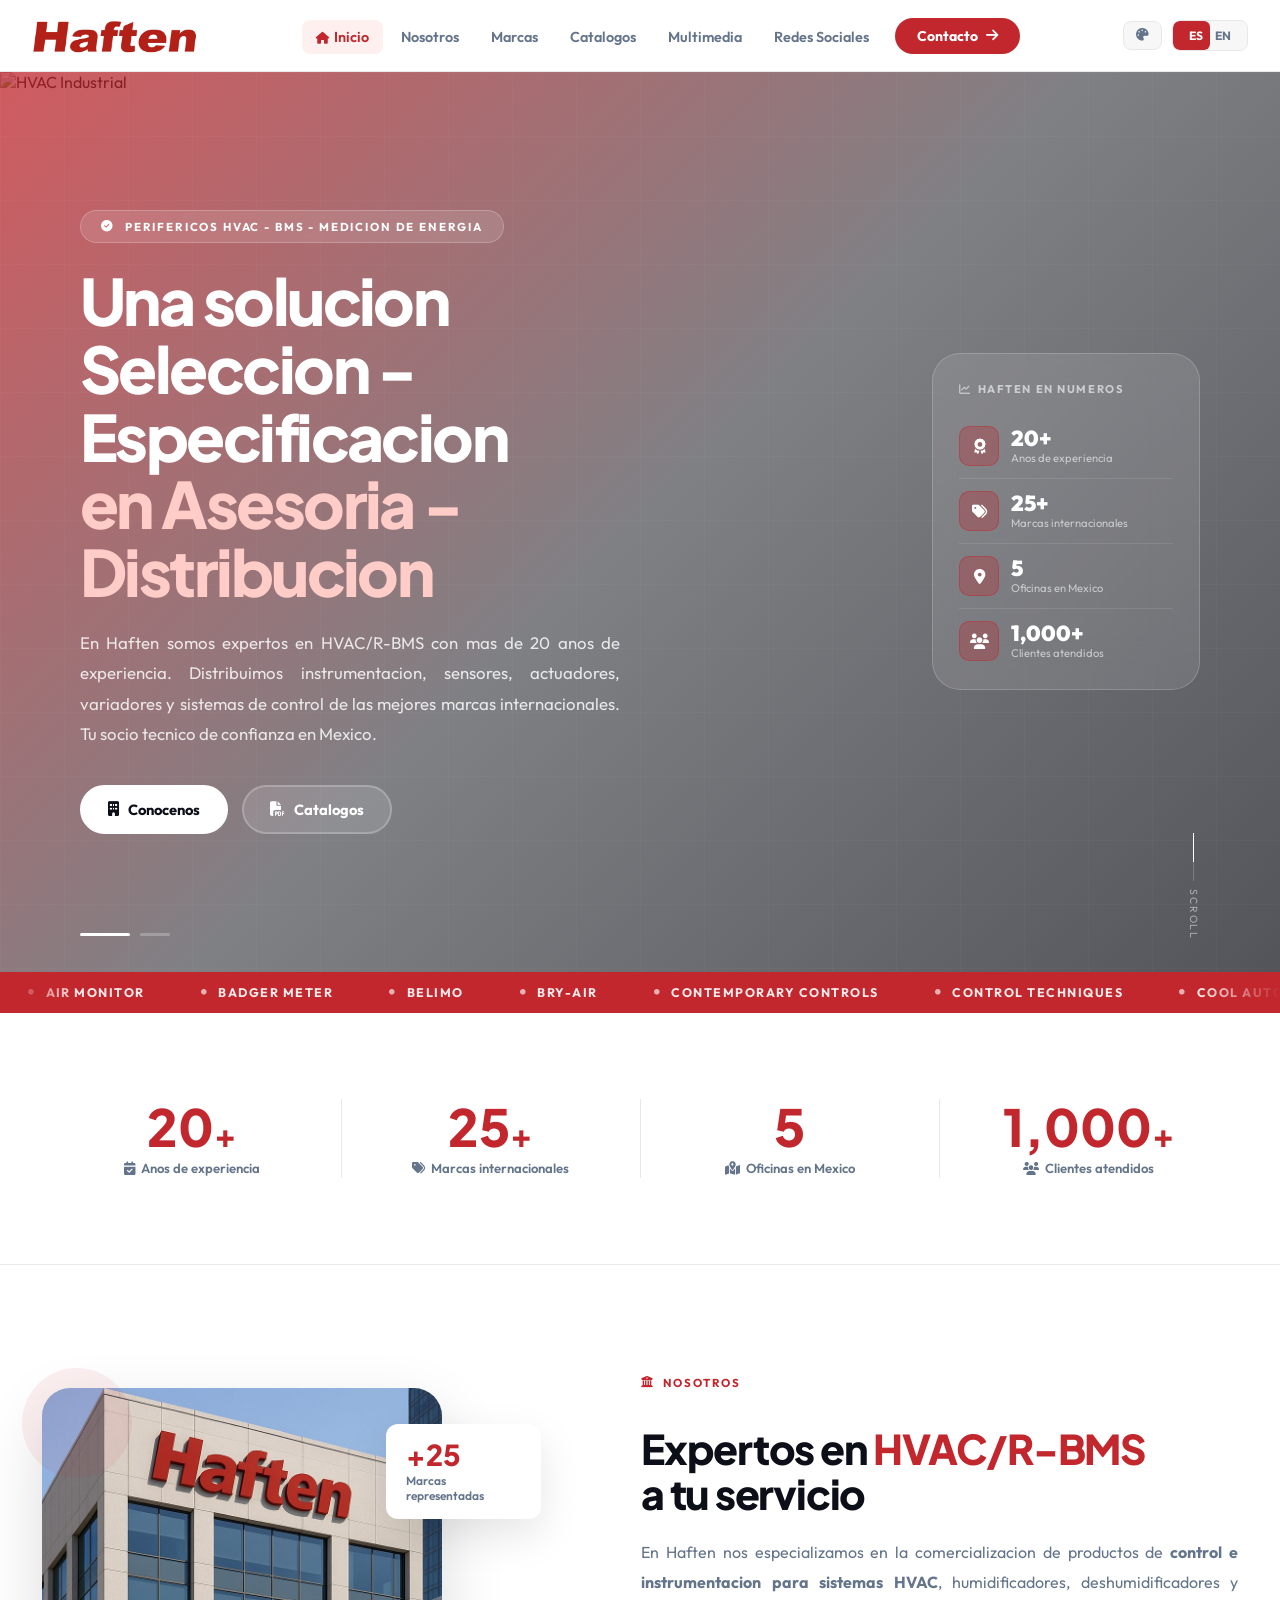
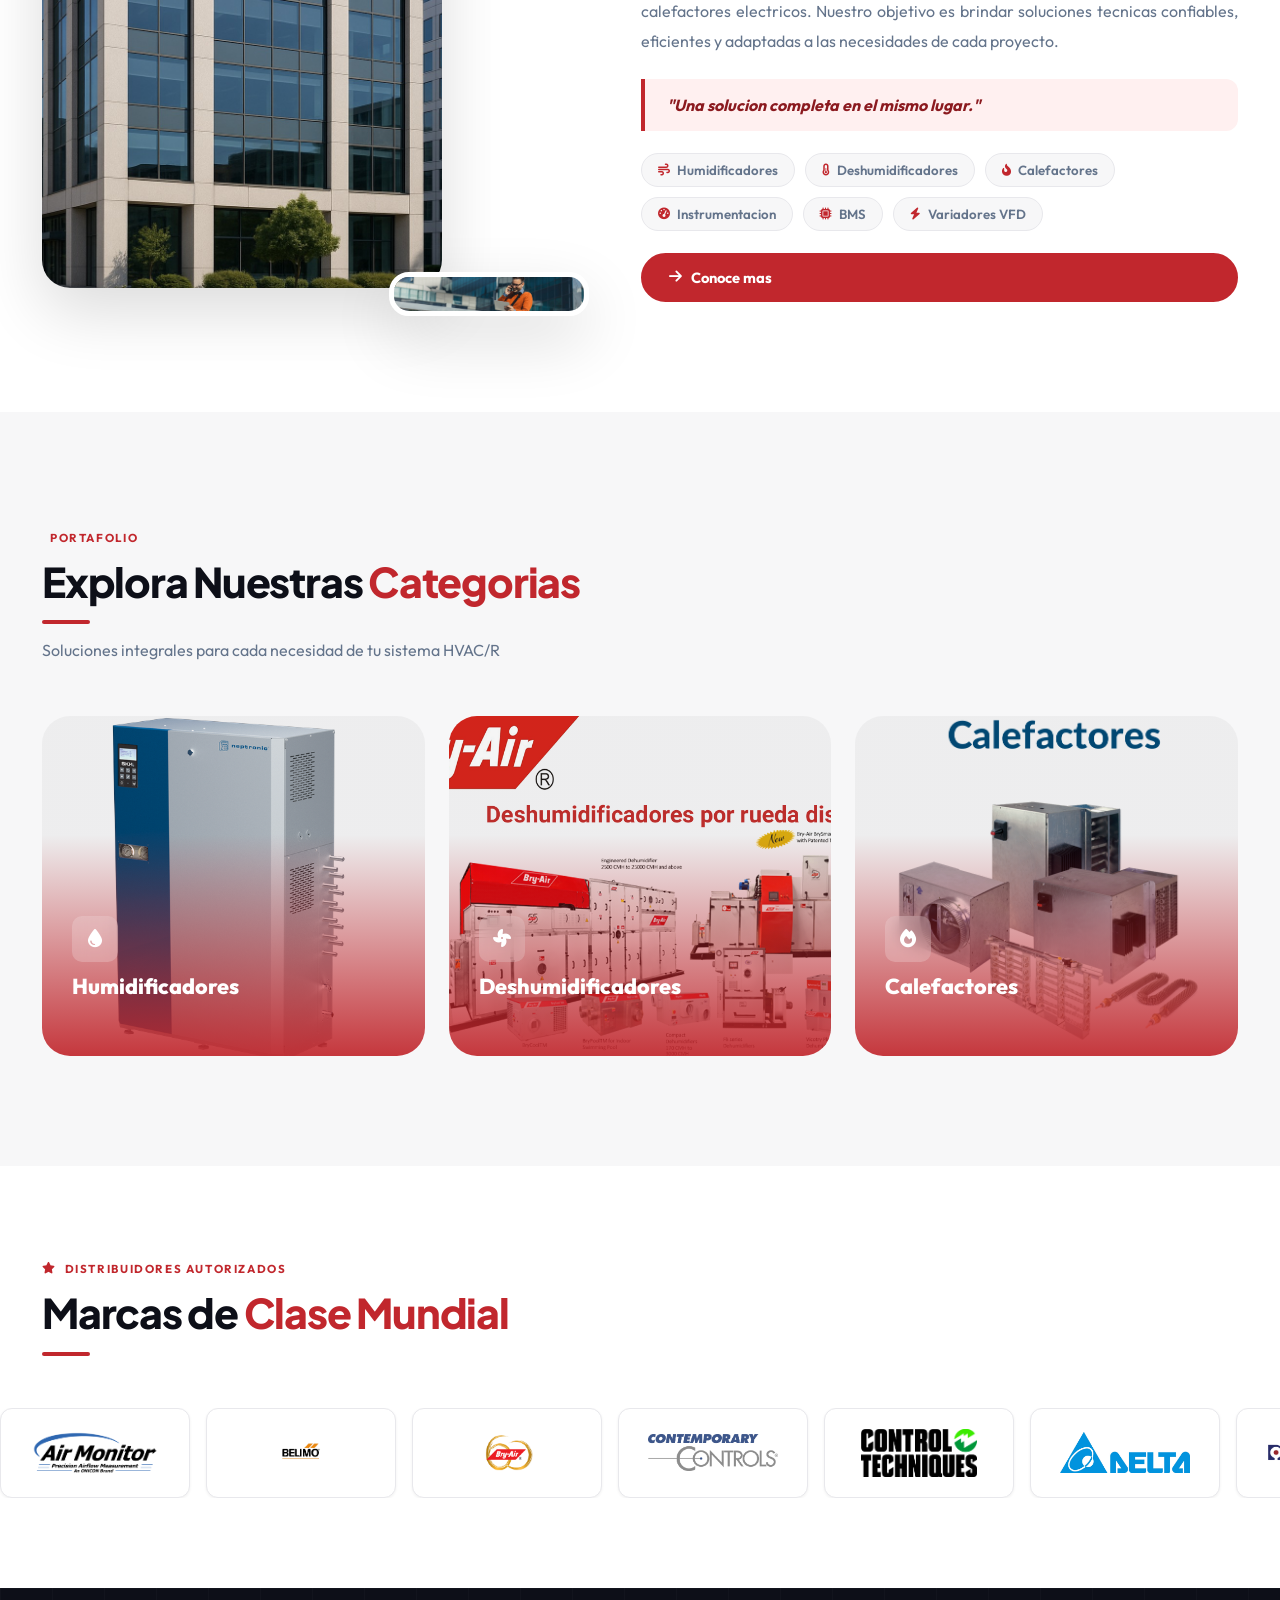
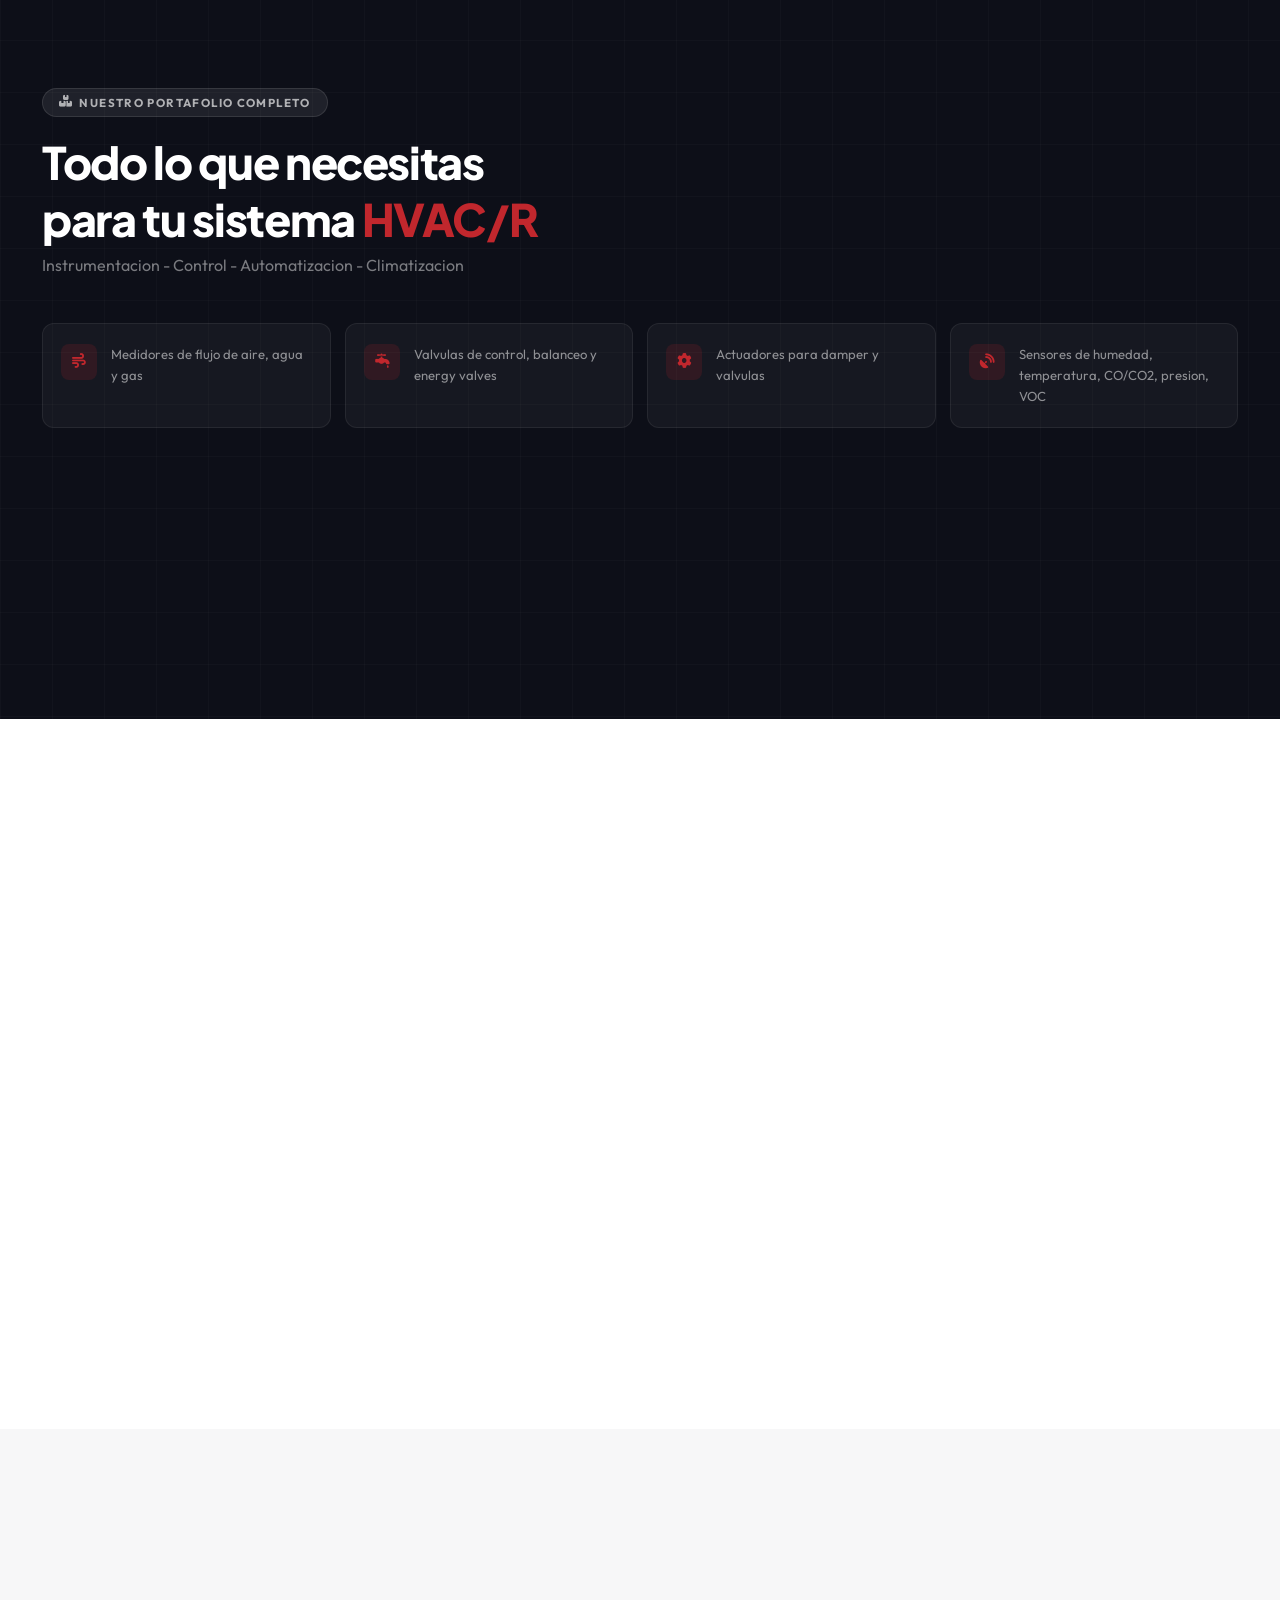
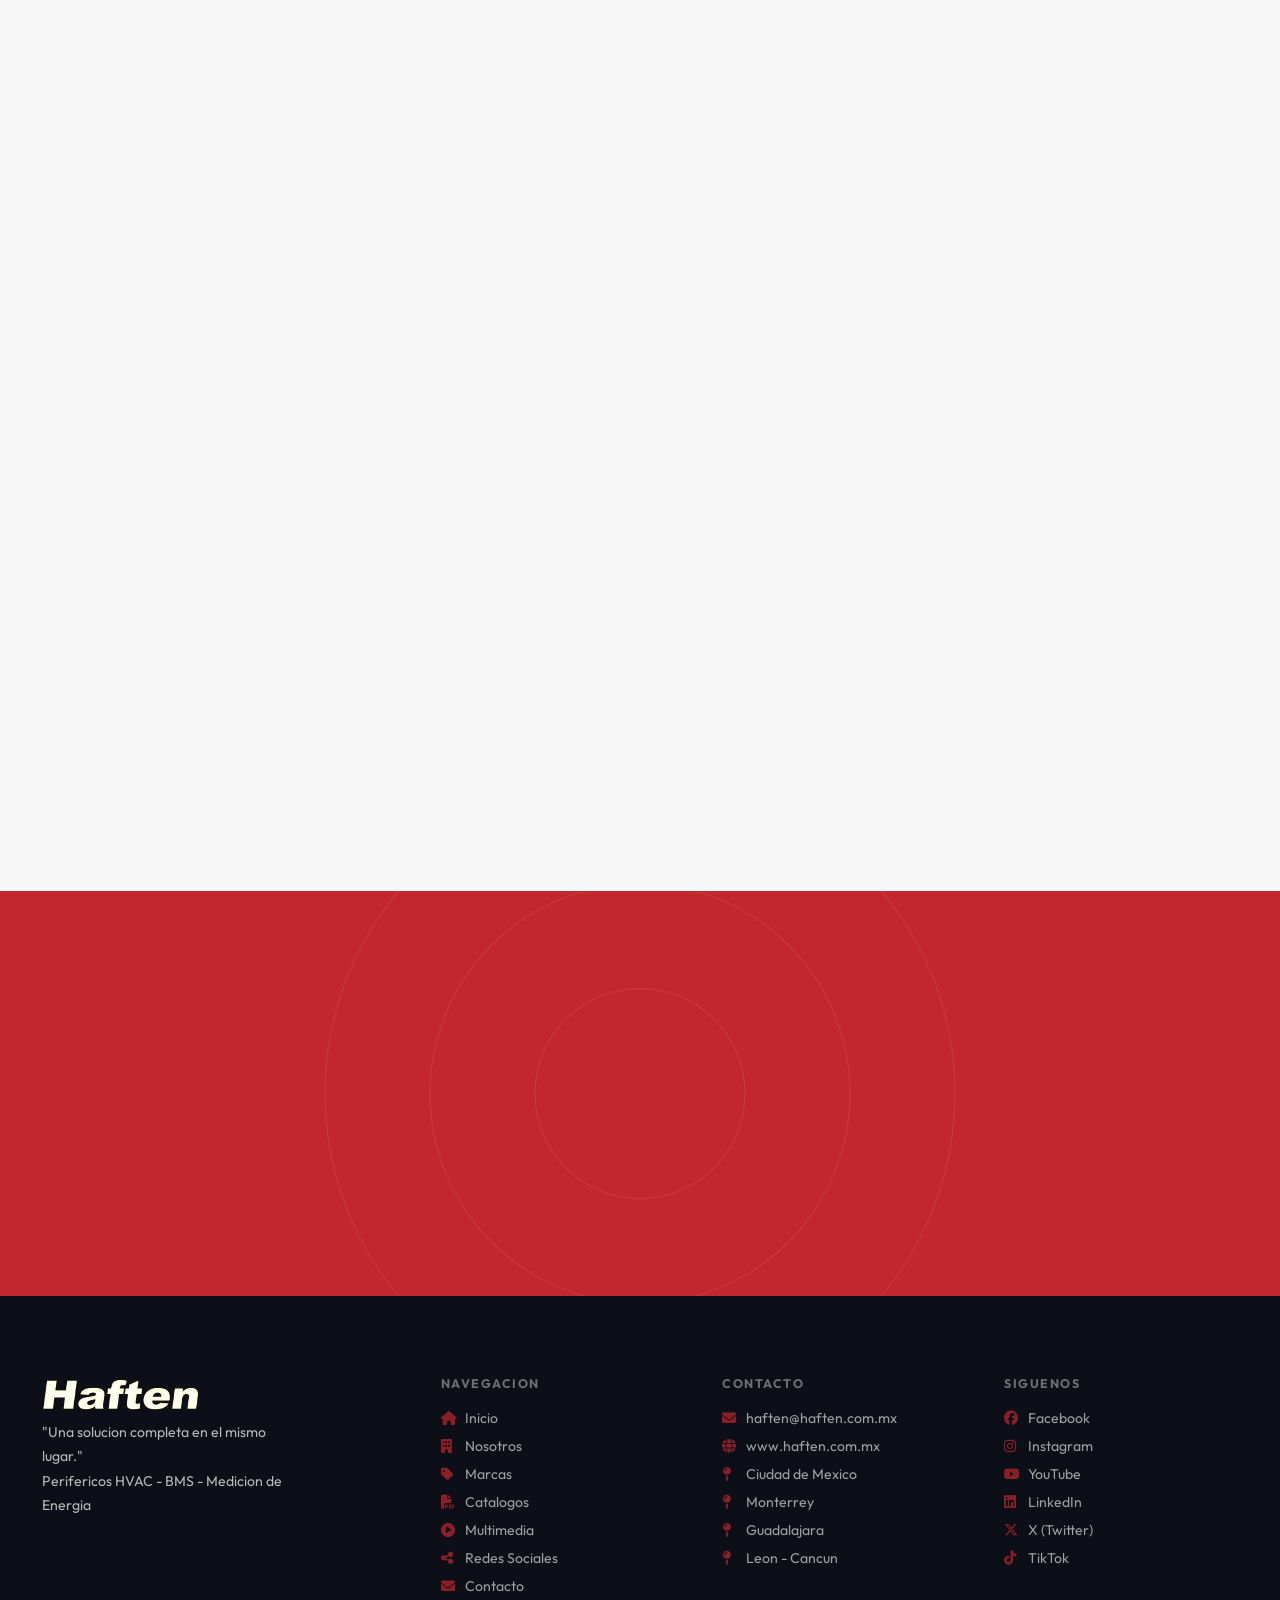
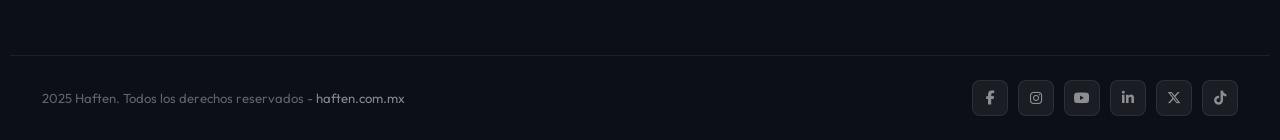
==== commit b42b5100: "cambios" ====
--- a/index.html
+++ b/index.html
@@ -2430,7 +2430,6 @@
       <div class="footer-grid">
         <div>
           <img src="Haften/Marcas/Logo Haften.png" alt="Haften" class="footer-logo" onerror="this.style.display='none'">
-          <div class="footer-logo-text">Haf<span>ten</span></div>
           <p class="footer-desc">"Una solucion completa en el mismo lugar."<br>Perifericos HVAC - BMS - Medicion de
             Energia</p>
         </div>
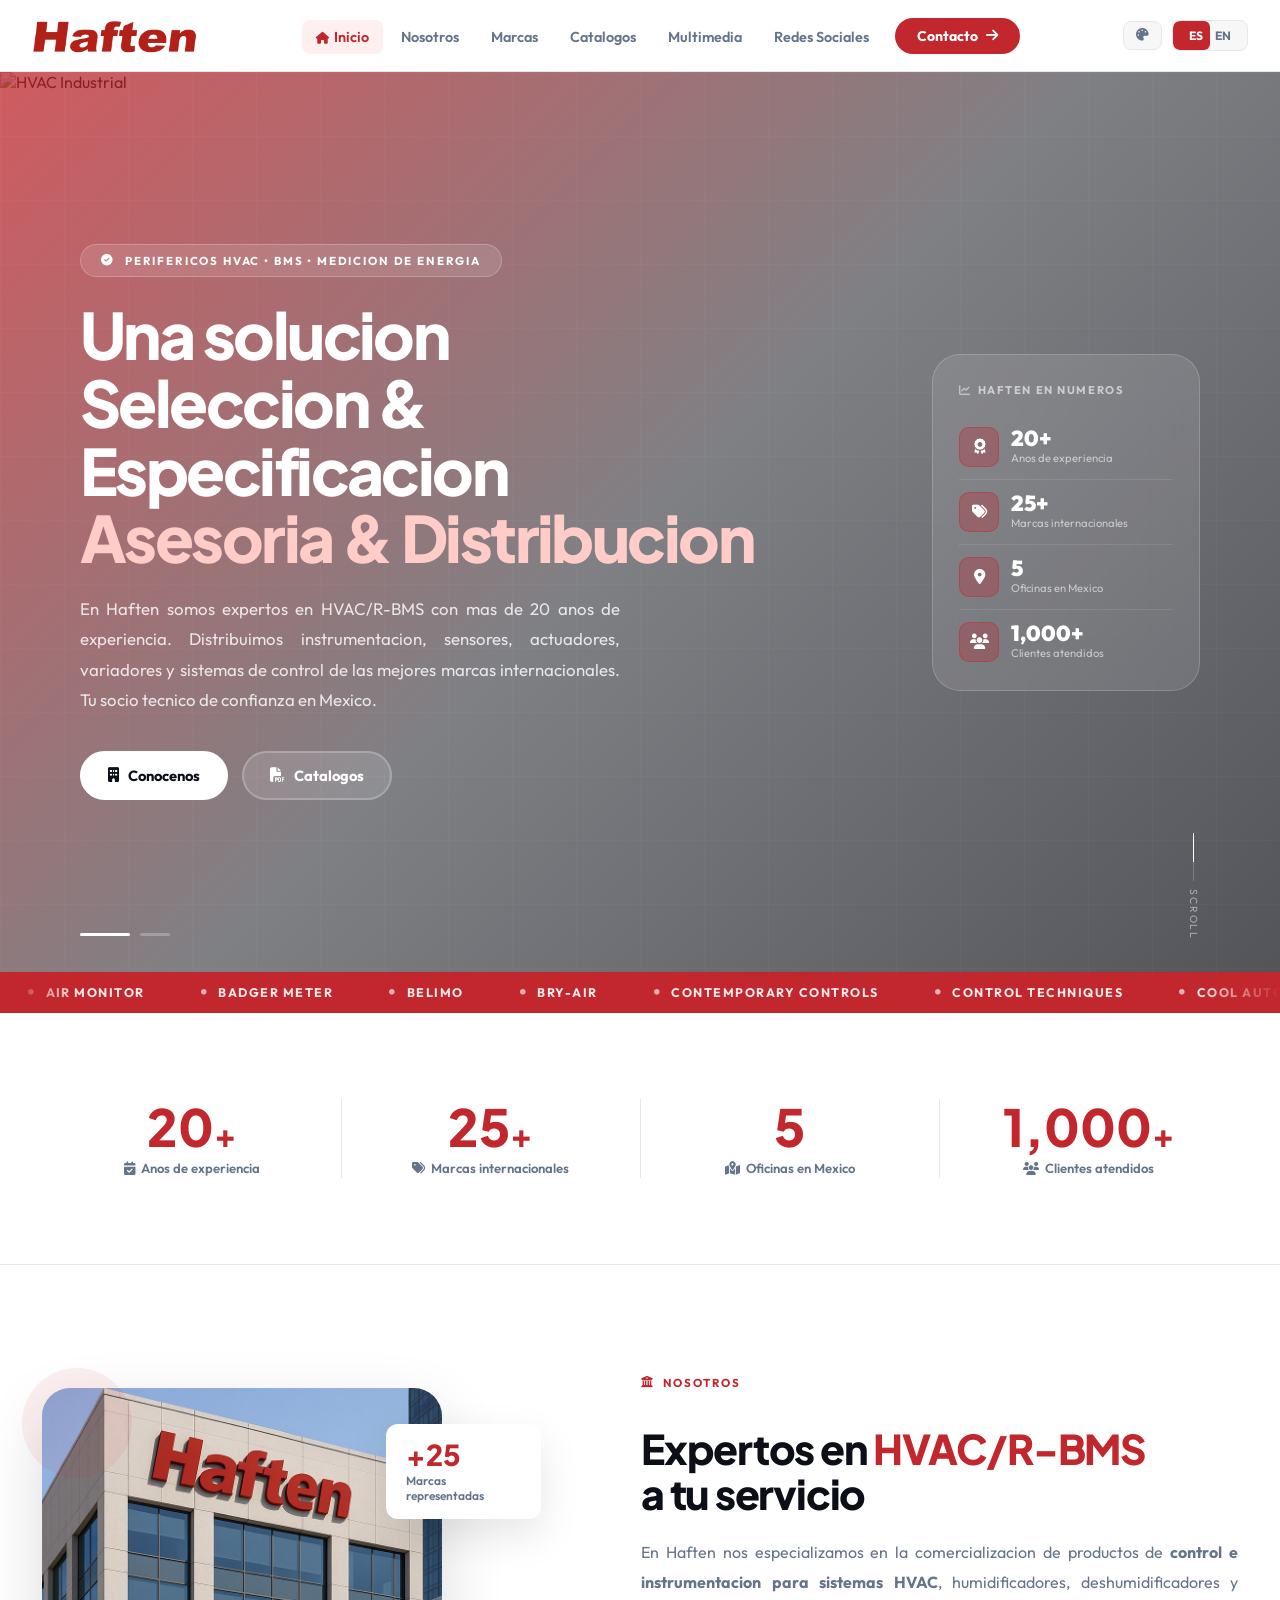
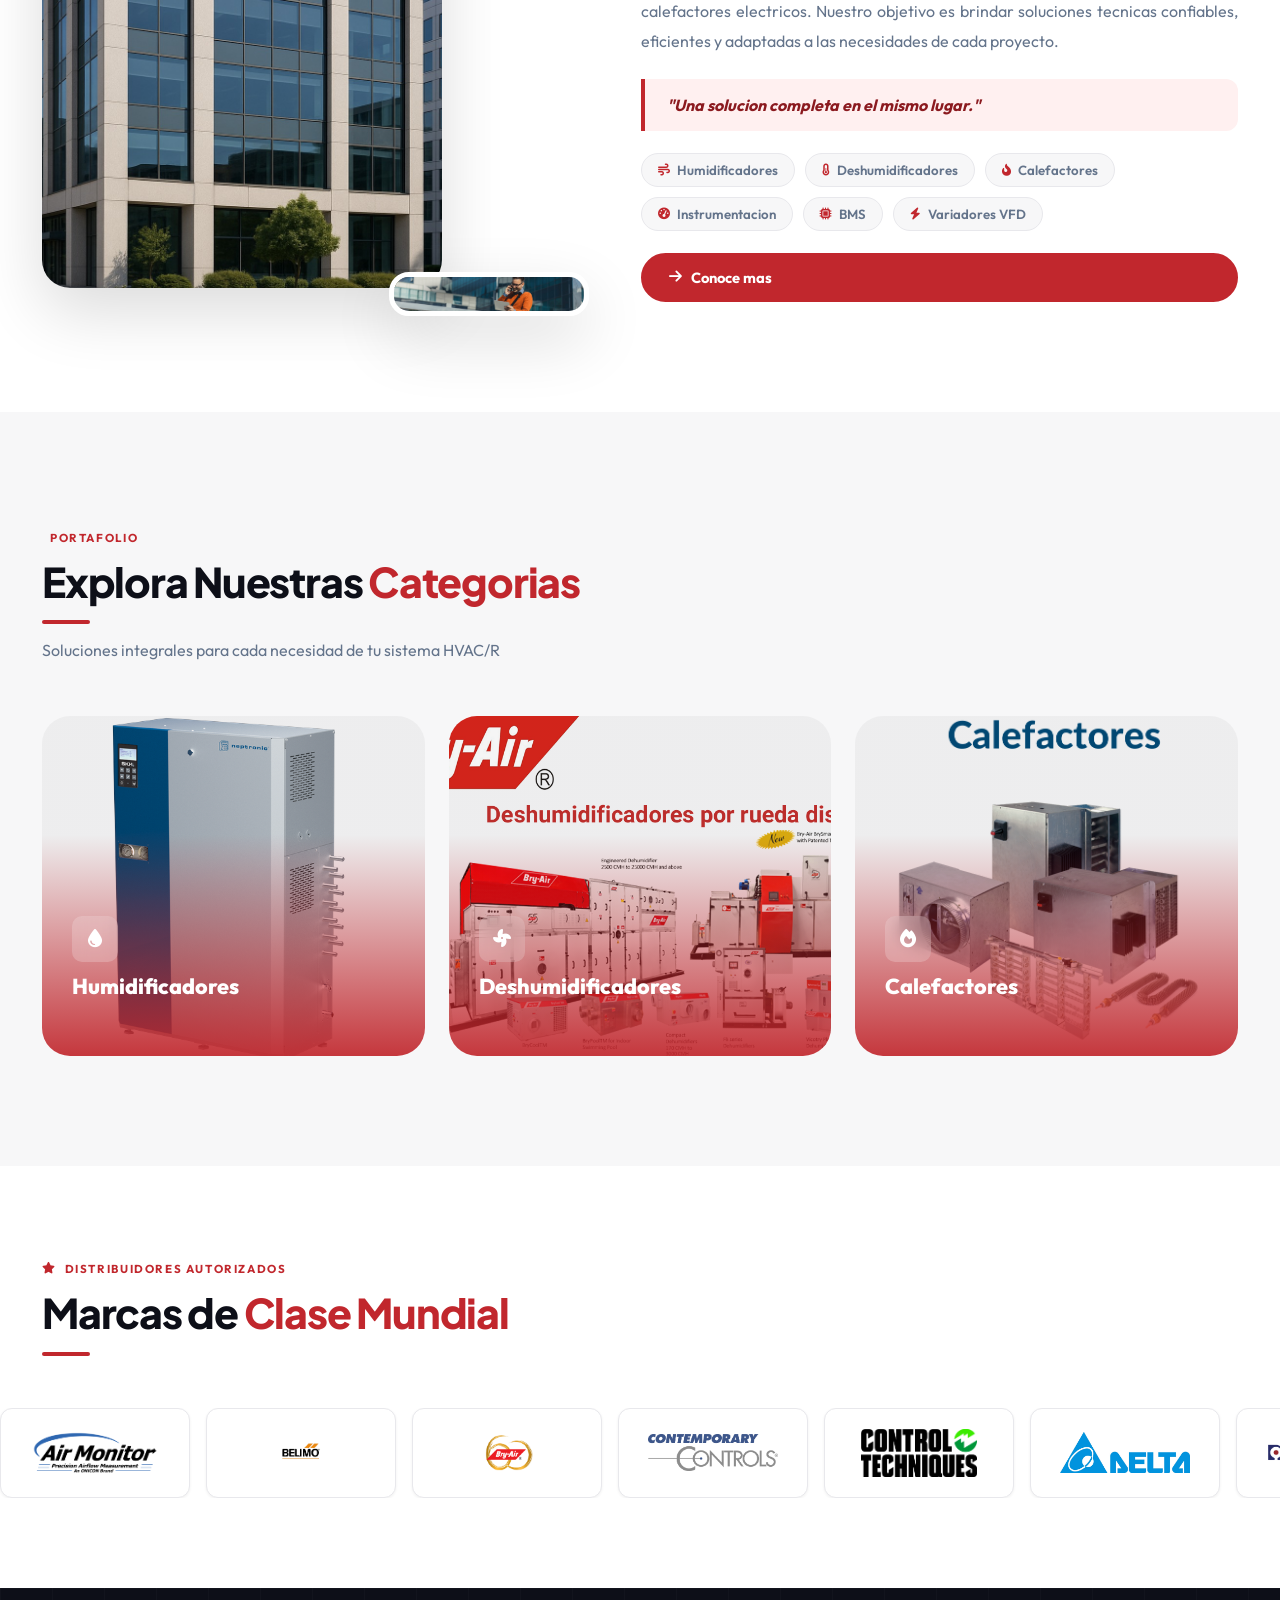
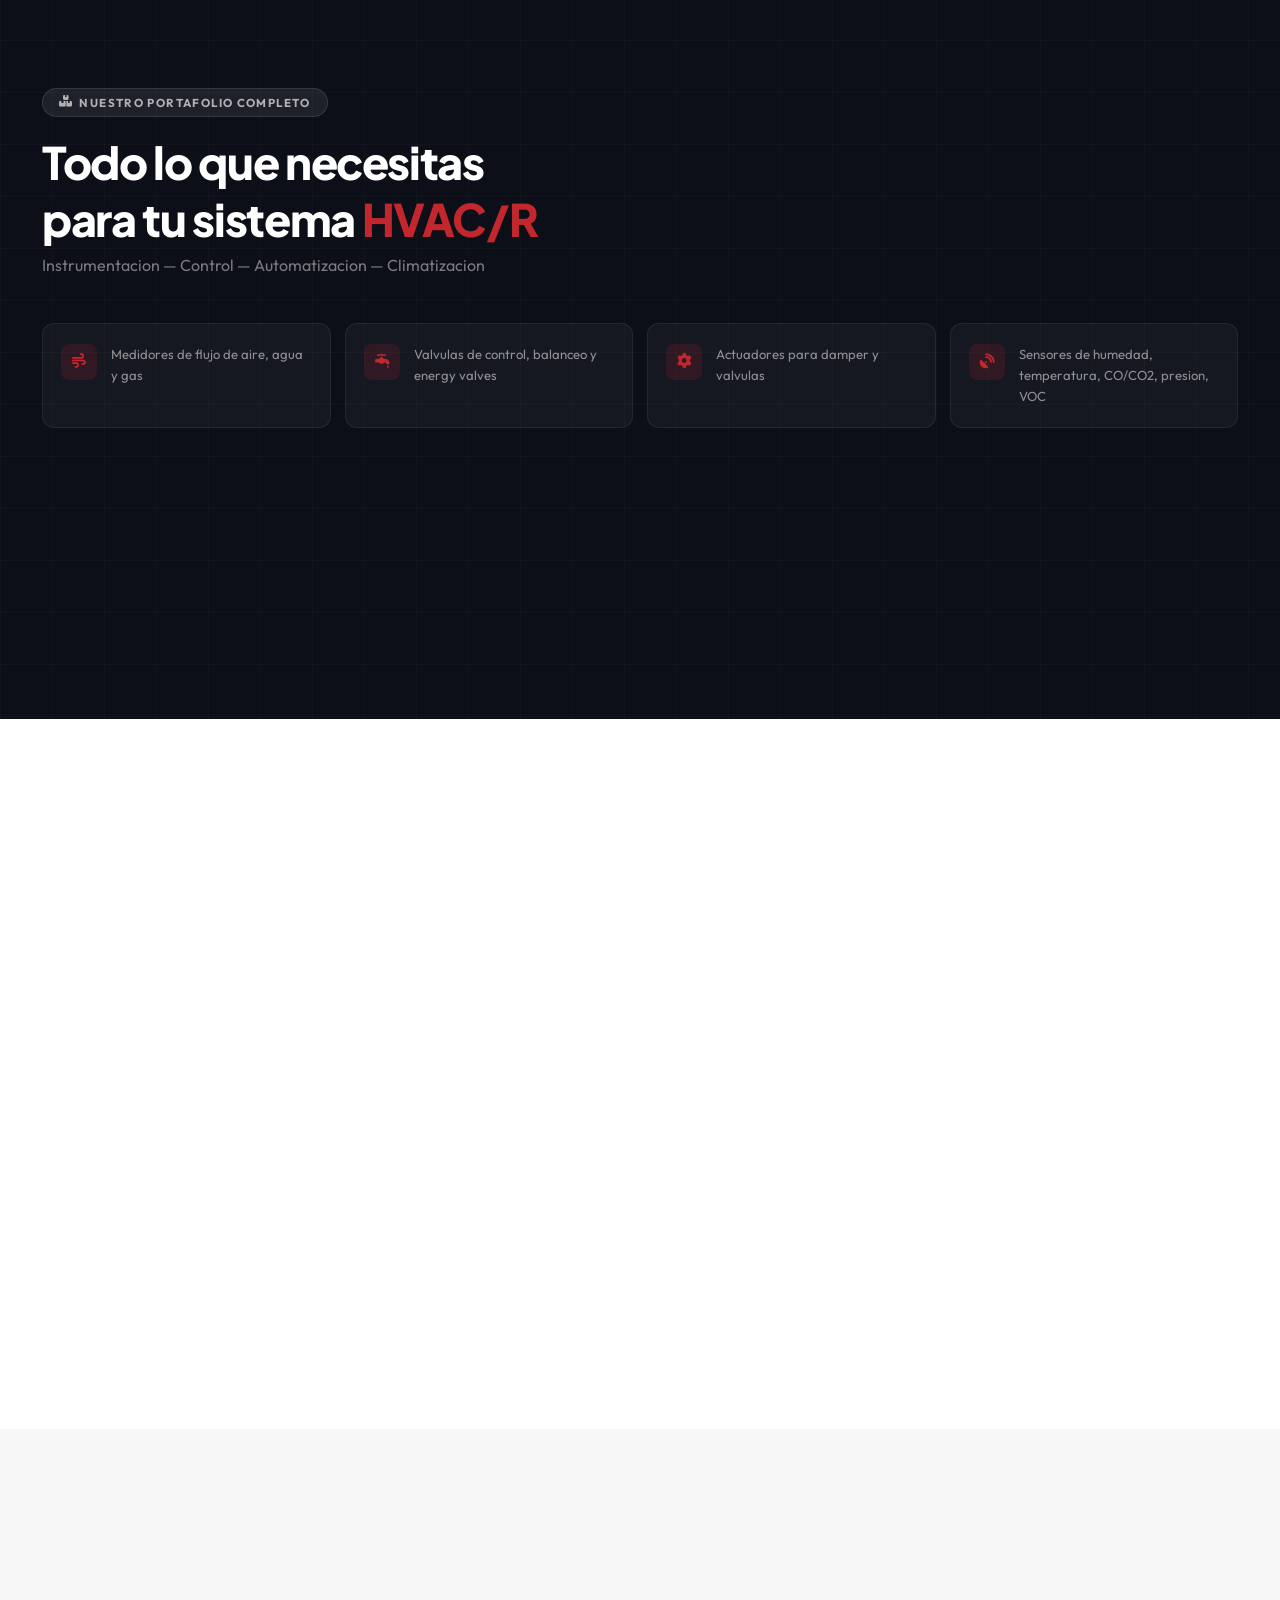
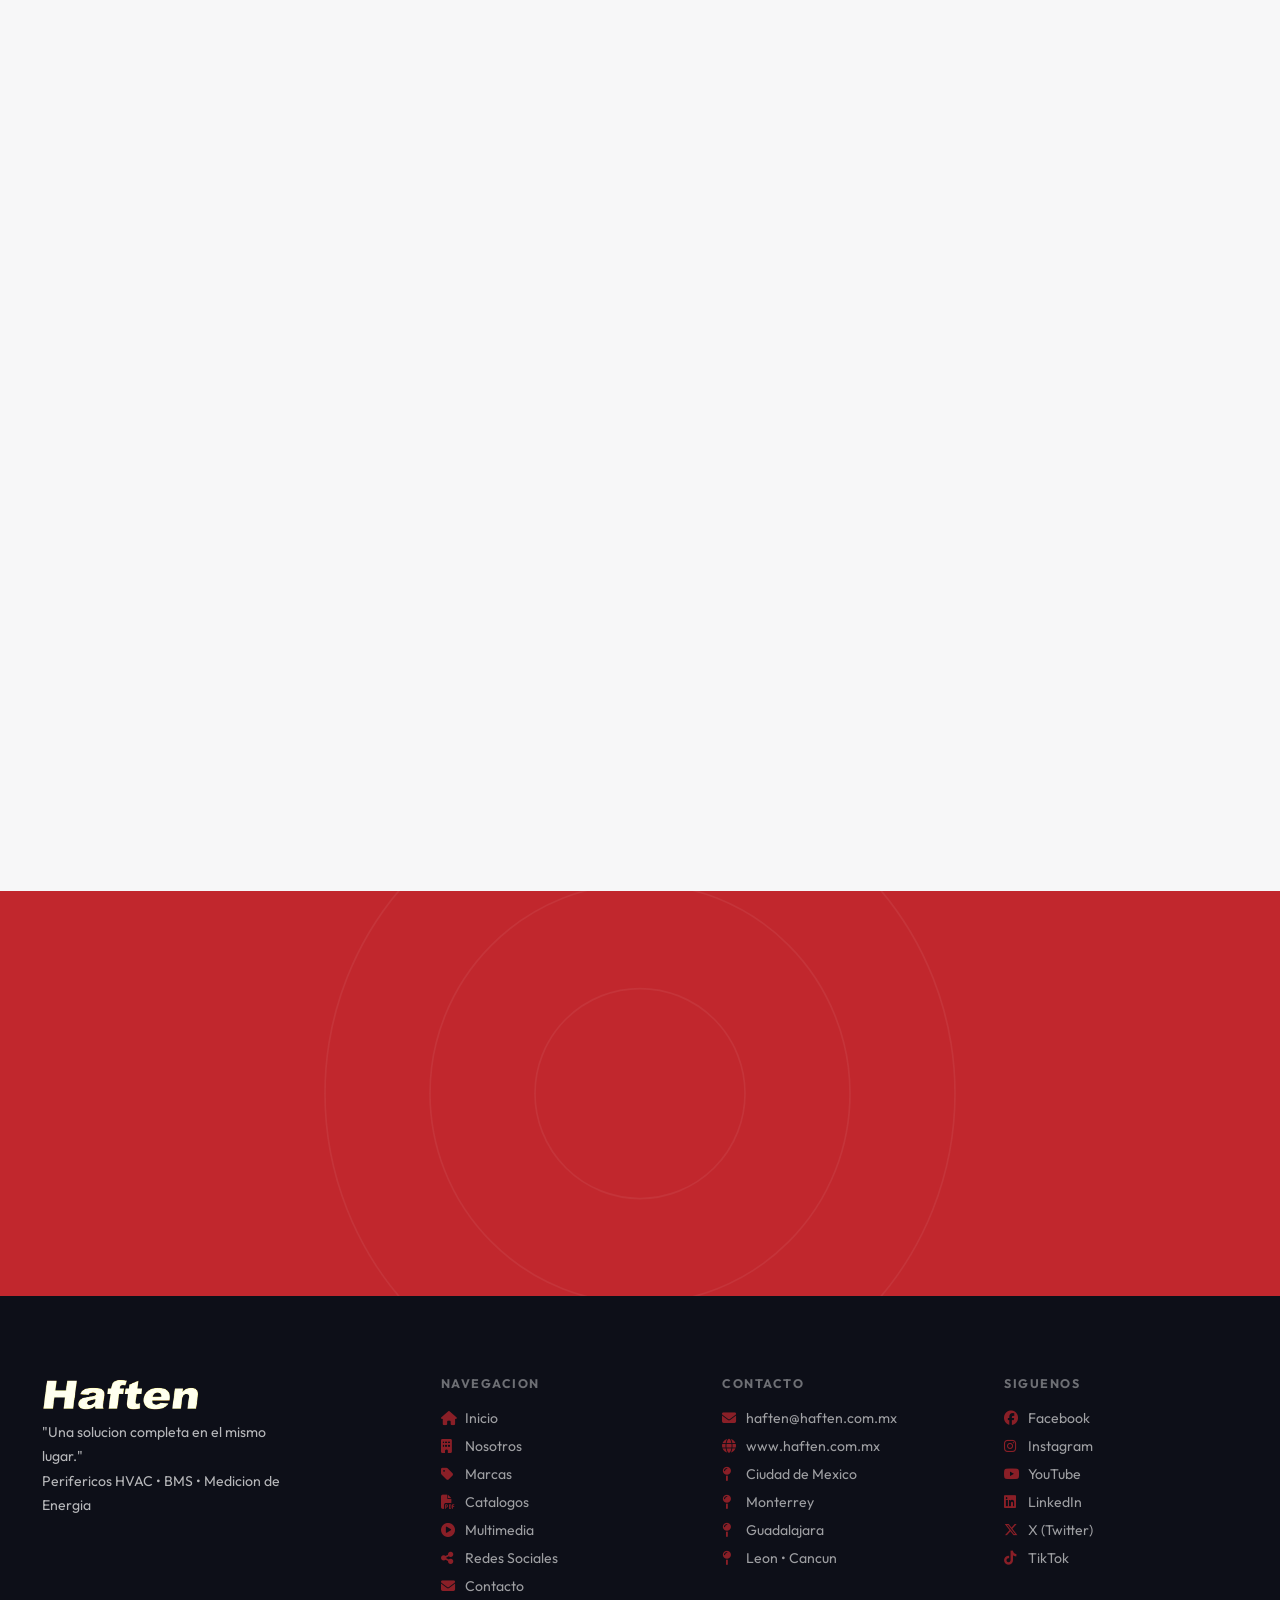
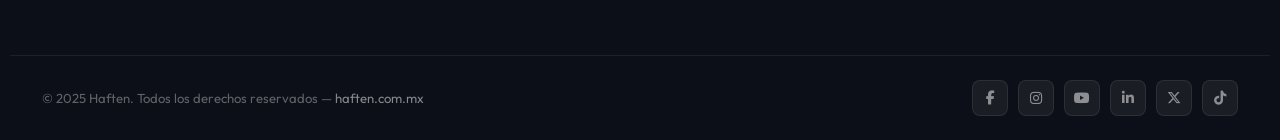
==== commit e5655cb4: "resp" ====
--- a/index.html
+++ b/index.html
@@ -78,11 +78,11 @@
 
     @media(max-width:768px) {
       .container {
-        padding: 0 20px
-      }
-    }
-
-    /* BUTTONS */
+        padding: 0 18px
+      }
+    }
+
+    /* ── BUTTONS ── */
     .btn {
       display: inline-flex;
       align-items: center;
@@ -132,7 +132,7 @@
       transform: translateY(-2px)
     }
 
-    /* TYPOGRAPHY */
+    /* ── TYPOGRAPHY ── */
     .eyebrow {
       display: inline-flex;
       align-items: center;
@@ -147,7 +147,7 @@
 
     .section-title {
       font-family: 'Plus Jakarta Sans', sans-serif;
-      font-size: clamp(1.9rem, 3.2vw, 2.8rem);
+      font-size: clamp(1.7rem, 3.2vw, 2.8rem);
       font-weight: 900;
       line-height: 1.1;
       letter-spacing: -.03em
@@ -178,7 +178,7 @@
       margin-bottom: 52px
     }
 
-    /* NAVBAR */
+    /* ── NAVBAR ── */
     #navbar {
       position: fixed;
       top: 0;
@@ -201,6 +201,7 @@
       align-items: center;
       justify-content: space-between;
       height: 100%;
+      /* FIX: usar padding consistente con el container */
       padding: 0 32px;
       position: relative
     }
@@ -253,6 +254,7 @@
       font-size: .88rem;
       font-weight: 700;
       transition: var(--tr);
+      /* FIX: solo margin en desktop */
       margin-left: 8px
     }
 
@@ -392,6 +394,7 @@
       background: #E11D48
     }
 
+    /* Hamburger */
     #menu-toggle {
       display: none;
       background: transparent;
@@ -459,14 +462,31 @@
         width: 100%
       }
 
+      /* FIX: nav-cta en mobile sin margin-left y ancho completo */
       .nav-cta {
         width: 100%;
         justify-content: center;
-        margin: 8px 0 0
-      }
-    }
-
-    /* ============ HERO FULLSCREEN SLIDER ============ */
+        margin: 8px 0 0;
+        text-align: center
+      }
+
+      /* FIX: ocultar settings en mobile muy pequeño para no sobrecargar */
+      .nav-settings .lang-pill {
+        display: none
+      }
+    }
+
+    @media(max-width:480px) {
+      .nav-inner {
+        padding: 0 18px
+      }
+
+      #accent-panel {
+        right: 18px
+      }
+    }
+
+    /* ── HERO FULLSCREEN SLIDER ── */
     .hero {
       position: relative;
       height: 100svh;
@@ -519,7 +539,9 @@
       inset: 0;
       z-index: 3;
       pointer-events: none;
-      background-image: linear-gradient(rgba(255, 255, 255, .024) 1px, transparent 1px), linear-gradient(90deg, rgba(255, 255, 255, .024) 1px, transparent 1px);
+      background-image:
+        linear-gradient(rgba(255, 255, 255, .024) 1px, transparent 1px),
+        linear-gradient(90deg, rgba(255, 255, 255, .024) 1px, transparent 1px);
       background-size: 64px 64px
     }
 
@@ -553,13 +575,15 @@
       color: #fff;
       text-transform: uppercase;
       margin-bottom: 24px;
+      /* FIX: flex-wrap para que no desborde en pantallas pequeñas */
+      flex-wrap: wrap;
       opacity: 0;
       animation: heroIn .8s .3s cubic-bezier(.34, 1.56, .64, 1) forwards
     }
 
     .hero-heading {
       font-family: 'Plus Jakarta Sans', sans-serif;
-      font-size: clamp(2.4rem, 5vw, 4rem);
+      font-size: clamp(2rem, 5vw, 4rem);
       font-weight: 900;
       color: #fff;
       line-height: 1.06;
@@ -754,7 +778,7 @@
       }
     }
 
-    /* TICKER */
+    /* ── TICKER ── */
     .ticker-wrapper {
       position: relative;
       overflow: hidden;
@@ -813,7 +837,7 @@
       opacity: .7
     }
 
-    /* STATS */
+    /* ── STATS ── */
     .stats-band {
       padding: 60px 0;
       background: #fff;
@@ -834,6 +858,7 @@
       position: relative
     }
 
+    /* FIX: dividers solo en eje horizontal (izquierda), se manejan con media queries */
     .stat-item+.stat-item::before {
       content: '';
       position: absolute;
@@ -846,7 +871,7 @@
 
     .stat-num {
       font-family: 'Plus Jakarta Sans', sans-serif;
-      font-size: clamp(2.4rem, 4vw, 3.2rem);
+      font-size: clamp(2.2rem, 4vw, 3.2rem);
       font-weight: 900;
       color: var(--ac);
       line-height: 1;
@@ -863,7 +888,7 @@
       font-weight: 600
     }
 
-    /* ABOUT */
+    /* ── ABOUT ── */
     .about-strip {
       padding: 110px 0
     }
@@ -967,7 +992,7 @@
 
     .about-text h2 {
       font-family: 'Plus Jakarta Sans', sans-serif;
-      font-size: clamp(1.9rem, 3.2vw, 2.8rem);
+      font-size: clamp(1.7rem, 3.2vw, 2.8rem);
       font-weight: 900;
       line-height: 1.1;
       letter-spacing: -.03em
@@ -1025,7 +1050,7 @@
       font-size: .75rem
     }
 
-    /* CATEGORIES */
+    /* ── CATEGORIES ── */
     .categories-section {
       background: var(--bg-2);
       padding: 110px 0
@@ -1108,7 +1133,7 @@
       opacity: 1
     }
 
-    /* BRANDS */
+    /* ── BRANDS ── */
     .brands-section {
       padding: 90px 0
     }
@@ -1160,7 +1185,7 @@
       object-fit: contain
     }
 
-    /* PRODUCTS */
+    /* ── PRODUCTS ── */
     .products-strip {
       background: var(--bg-dark);
       padding: 100px 0;
@@ -1172,7 +1197,9 @@
       content: '';
       position: absolute;
       inset: 0;
-      background-image: linear-gradient(rgba(255, 255, 255, .018) 1px, transparent 1px), linear-gradient(90deg, rgba(255, 255, 255, .018) 1px, transparent 1px);
+      background-image:
+        linear-gradient(rgba(255, 255, 255, .018) 1px, transparent 1px),
+        linear-gradient(90deg, rgba(255, 255, 255, .018) 1px, transparent 1px);
       background-size: 52px 52px
     }
 
@@ -1183,7 +1210,7 @@
 
     .products-strip h2 {
       font-family: 'Plus Jakarta Sans', sans-serif;
-      font-size: clamp(1.9rem, 3.5vw, 2.8rem);
+      font-size: clamp(1.7rem, 3.5vw, 2.8rem);
       font-weight: 900;
       color: #fff;
       letter-spacing: -.03em;
@@ -1257,7 +1284,7 @@
       line-height: 1.6
     }
 
-    /* WHY */
+    /* ── WHY ── */
     .why-section {
       padding: 110px 0;
       background: var(--bg)
@@ -1335,7 +1362,7 @@
       text-align: justify
     }
 
-    /* ============ OFFICES + GOOGLE MAPS ============ */
+    /* ── OFFICES ── */
     .offices-section {
       padding: 110px 0;
       background: var(--bg-2)
@@ -1401,12 +1428,13 @@
       background: var(--bg-2)
     }
 
+    /* FIX: transición de opacidad funcional en el iframe */
     .gmap-wrap iframe {
       width: 100%;
       height: 100%;
       border: 0;
       display: block;
-      transition: opacity .4s
+      transition: opacity .4s ease
     }
 
     .offices-list-side {
@@ -1480,7 +1508,8 @@
     }
 
     .office-info {
-      flex: 1
+      flex: 1;
+      min-width: 0
     }
 
     .office-city {
@@ -1520,7 +1549,7 @@
       color: var(--ac)
     }
 
-    /* CTA */
+    /* ── CTA ── */
     .cta-section {
       background: var(--ac);
       padding: 100px 0;
@@ -1544,7 +1573,7 @@
 
     .cta-inner h2 {
       font-family: 'Plus Jakarta Sans', sans-serif;
-      font-size: clamp(2rem, 4vw, 3.2rem);
+      font-size: clamp(1.8rem, 4vw, 3.2rem);
       font-weight: 900;
       color: #fff;
       letter-spacing: -.03em;
@@ -1567,7 +1596,7 @@
       flex-wrap: wrap
     }
 
-    /* FOOTER */
+    /* ── FOOTER ── */
     .site-footer {
       background: var(--bg-dark);
       color: rgba(255, 255, 255, .7);
@@ -1691,7 +1720,7 @@
       transform: translateY(-3px)
     }
 
-    /* PAGE LOADER */
+    /* ── PAGE LOADER ── */
     #page-loader {
       position: fixed;
       inset: 0;
@@ -1754,38 +1783,30 @@
       transition: opacity .5s .3s
     }
 
-    /* REVEAL */
+    /* ── REVEAL ── */
     .reveal {
       opacity: 0;
       transform: translateY(30px);
       transition: opacity .7s, transform .7s
     }
 
-    .reveal.visible {
-      opacity: 1;
-      transform: translateY(0)
-    }
-
     .reveal-l {
       opacity: 0;
       transform: translateX(-40px);
       transition: opacity .7s, transform .7s
     }
 
-    .reveal-l.visible {
-      opacity: 1;
-      transform: translateX(0)
-    }
-
     .reveal-r {
       opacity: 0;
       transform: translateX(40px);
       transition: opacity .7s, transform .7s
     }
 
+    .reveal.visible,
+    .reveal-l.visible,
     .reveal-r.visible {
       opacity: 1;
-      transform: translateX(0)
+      transform: none
     }
 
     .d1 {
@@ -1804,7 +1825,11 @@
       transition-delay: .3s
     }
 
-    /* RESPONSIVE */
+    /* ════════════════════════════════
+       RESPONSIVE BREAKPOINTS
+       ════════════════════════════════ */
+
+    /* Tablet grande / 1024px */
     @media(max-width:1024px) {
       .hero-card {
         display: none
@@ -1816,7 +1841,7 @@
 
       .about-grid {
         grid-template-columns: 1fr;
-        gap: 56px
+        gap: 48px
       }
 
       .about-img-float {
@@ -1842,73 +1867,254 @@
       }
     }
 
+    /* Tablet / 768px */
     @media(max-width:768px) {
+
+      /* Hero */
       .hero {
         height: auto;
-        padding: 80px 0 60px
+        min-height: 0;
+        padding: 56px 0 52px
       }
 
       .hero-content {
-        padding: 0 24px
+        padding: 0 24px;
+        flex-direction: column;
+        align-items: flex-start;
+        gap: 32px
+      }
+
+      .hero-left {
+        max-width: 100%
       }
 
       .hero-heading {
-        font-size: 2.3rem
+        font-size: clamp(1.9rem, 7vw, 2.8rem)
+      }
+
+      .hero-sub {
+        font-size: .95rem;
+        max-width: 100%
+      }
+
+      .hero-eyebrow {
+        font-size: .68rem;
+        padding: 7px 14px
       }
 
       .slide-nav {
         left: 24px;
-        bottom: 24px
+        bottom: 20px
       }
 
       .scroll-indicator {
         display: none
       }
 
+      /* Stats: 2 columnas en tablet */
+      .stats-inner {
+        grid-template-columns: repeat(2, 1fr)
+      }
+
+      /* FIX: quitar dividers izquierda en items 1 y 3 (primera columna de cada fila) */
+      .stat-item:nth-child(odd)::before {
+        display: none
+      }
+
+      /* Agregar borde bottom entre filas */
+      .stat-item:nth-child(1),
+      .stat-item:nth-child(2) {
+        border-bottom: 1px solid var(--border)
+      }
+
+      /* About */
+      .about-strip {
+        padding: 72px 0
+      }
+
+      /* Categories */
       .cat-grid {
         grid-template-columns: 1fr 1fr;
         gap: 14px
       }
 
       .cat-card {
-        height: 230px
+        height: 260px
+      }
+
+      .cat-title {
+        font-size: 1.1rem
+      }
+
+      /* Brands */
+      .brands-section {
+        padding: 64px 0
+      }
+
+      /* Products */
+      .products-strip {
+        padding: 72px 0
+      }
+
+      .products-grid {
+        grid-template-columns: 1fr
+      }
+
+      /* Why */
+      .why-section {
+        padding: 72px 0
       }
 
       .why-grid {
         grid-template-columns: 1fr
       }
 
-      .products-grid {
-        grid-template-columns: 1fr
+      .why-card {
+        padding: 28px 24px
+      }
+
+      /* Offices */
+      .offices-section {
+        padding: 72px 0
       }
 
       .gmap-wrap {
         height: 300px
       }
-    }
-
+
+      /* CTA */
+      .cta-section {
+        padding: 72px 0
+      }
+
+      /* Footer */
+      .footer-grid {
+        padding: 0 18px 40px
+      }
+
+      .footer-bottom {
+        padding: 20px 18px
+      }
+
+      /* Ticker */
+      .ticker-item {
+        font-size: .72rem;
+        padding: 0 18px
+      }
+    }
+
+    /* Mobile / 540px */
     @media(max-width:540px) {
+
+      /* Hero */
+      .hero {
+        padding: 48px 0 44px
+      }
+
+      .hero-btns {
+        flex-direction: column;
+        align-items: flex-start
+      }
+
+      .hero-btns .btn {
+        width: 100%;
+        justify-content: center
+      }
+
+      /* Stats: 1 columna en mobile pequeño */
+      .stats-inner {
+        grid-template-columns: 1fr
+      }
+
+      .stat-item {
+        padding: 20px 16px;
+        border-bottom: 1px solid var(--border)
+      }
+
+      .stat-item:last-child {
+        border-bottom: none
+      }
+
+      /* Quitar todos los pseudo-dividers laterales */
+      .stat-item+.stat-item::before {
+        display: none
+      }
+
+      /* Quitar los border-bottom de 768px que ya no aplican */
+      .stat-item:nth-child(1),
+      .stat-item:nth-child(2) {
+        border-bottom: 1px solid var(--border)
+      }
+
+      /* Categories */
       .cat-grid {
         grid-template-columns: 1fr
       }
 
-      .hero-btns {
-        flex-direction: column
-      }
-
+      .cat-card {
+        height: 240px
+      }
+
+      /* About */
+      .about-img-float {
+        display: none
+      }
+
+      .about-chip {
+        right: 12px;
+        top: 20px;
+        padding: 12px 14px;
+        min-width: 130px
+      }
+
+      .about-chip-num {
+        font-size: 1.5rem
+      }
+
+      /* CTA */
       .cta-btns {
         flex-direction: column;
         align-items: center
       }
 
-      .about-img-float {
-        display: none
-      }
-
+      .cta-btns .btn {
+        width: 100%;
+        max-width: 280px;
+        justify-content: center
+      }
+
+      /* Footer */
       .footer-grid {
         grid-template-columns: 1fr;
         gap: 28px;
-        padding: 0 20px 40px
+        padding: 0 18px 40px
+      }
+
+      .footer-bottom {
+        flex-direction: column;
+        align-items: center;
+        text-align: center
+      }
+
+      /* Products */
+      .products-strip .sub {
+        font-size: .9rem
+      }
+    }
+
+    /* Mobile extra pequeño / 380px */
+    @media(max-width:380px) {
+      .hero-heading {
+        font-size: 1.75rem
+      }
+
+      .hero-eyebrow {
+        font-size: .63rem;
+        letter-spacing: .1em
+      }
+
+      .nav-settings .theme-toggle-btn span {
+        display: none
       }
     }
   </style>
@@ -1988,11 +2194,12 @@
         <div class="hero-left">
           <p class="hero-eyebrow">
             <i class="fa-solid fa-circle-check"></i>
-            Perifericos HVAC - BMS - Medicion de Energia
+            Perifericos HVAC &bull; BMS &bull; Medicion de Energia
           </p>
           <h1 class="hero-heading">
-            Una solucion<br>Seleccion - Especificacion <br>
-            <span class="ac-word"> en Asesoria - Distribucion</span>
+            Una solucion<br>
+            Seleccion &amp; Especificacion<br>
+            <span class="ac-word">Asesoria &amp; Distribucion</span>
           </h1>
           <p class="hero-sub">
             En Haften somos expertos en HVAC/R-BMS con mas de 20 anos de experiencia. Distribuimos instrumentacion,
@@ -2071,6 +2278,7 @@
         <span class="ticker-item"><i class="fa-solid fa-circle"></i>SENVA</span>
         <span class="ticker-item"><i class="fa-solid fa-circle"></i>SETRA</span>
         <span class="ticker-item"><i class="fa-solid fa-circle"></i>VAISALA</span>
+        <!-- Duplicado para loop continuo -->
         <span class="ticker-item"><i class="fa-solid fa-circle"></i>AIR MONITOR</span>
         <span class="ticker-item"><i class="fa-solid fa-circle"></i>BADGER METER</span>
         <span class="ticker-item"><i class="fa-solid fa-circle"></i>BELIMO</span>
@@ -2228,6 +2436,7 @@
           <div class="brand-tile"><img src="Haften/Marcas/1200px-Setra_Systems_Logo.png" alt="Setra"></div>
           <div class="brand-tile"><img src="Haften/Marcas/19 Vaisala-authorized-parter-logo-blue-cmyk.png"
               alt="Vaisala"></div>
+          <!-- Duplicado para scroll continuo -->
           <div class="brand-tile"><img src="Haften/Marcas/Logos_Air Monitor Logo.png" alt="Air Monitor"></div>
           <div class="brand-tile"><img src="Haften/Marcas/belimo.fw.png" alt="Belimo"></div>
           <div class="brand-tile"><img src="Haften/Marcas/4 Bry-Air .png" alt="Bry-Air"></div>
@@ -2248,7 +2457,7 @@
           <span class="badge-dark"><i class="fa-solid fa-boxes-stacked" style="margin-right:6px"></i>Nuestro portafolio
             completo</span>
           <h2>Todo lo que necesitas<br>para tu sistema <span>HVAC/R</span></h2>
-          <p class="sub">Instrumentacion - Control - Automatizacion - Climatizacion</p>
+          <p class="sub">Instrumentacion &mdash; Control &mdash; Automatizacion &mdash; Climatizacion</p>
         </div>
         <div class="products-grid">
           <div class="prod-item reveal d1">
@@ -2316,14 +2525,15 @@
           <div class="why-card reveal d3">
             <div class="why-icon"><i class="fa-solid fa-map-location-dot"></i></div>
             <h3>Cobertura Nacional</h3>
-            <p>CDMX - Monterrey - Guadalajara - Leon - Cancun. Atencion personalizada en todo Mexico con logistica
-              optimizada y tiempos de entrega competitivos.</p>
+            <p>CDMX &bull; Monterrey &bull; Guadalajara &bull; Leon &bull; Cancun. Atencion personalizada en todo Mexico
+              con logistica optimizada y tiempos de entrega competitivos.</p>
           </div>
         </div>
       </div>
     </section>
 
     <!-- OFFICES + GOOGLE MAPS -->
+    <!-- FIX: Agregada clase 'offices-map-side' que JS necesita para scroll en mobile -->
     <section class="offices-section">
       <div class="container">
         <div class="section-header reveal" style="margin-bottom:48px">
@@ -2335,8 +2545,8 @@
         </div>
 
         <div class="offices-grid">
-          <!-- Google Maps Panel -->
-          <div class="offices-map-side reveal-l">
+          <!-- Google Maps Panel — FIX: añadida clase offices-map-side -->
+          <div class="reveal-l offices-map-side">
             <div class="offices-map-card">
               <div class="offices-map-header">
                 <div class="map-dot"></div>
@@ -2354,7 +2564,7 @@
           <!-- Office Cards -->
           <div class="offices-list-side reveal-r">
 
-            <div class="office-card hq active-card" data-title="Ciudad de Mexico - Casa Matriz"
+            <div class="office-card active-card" data-title="Ciudad de Mexico - Casa Matriz"
               data-src="https://www.google.com/maps/embed?pb=!1m14!1m8!1m3!1d15052.2!2d-99.16758!3d19.42847!3m2!1i1024!2i768!4f13.1!3m3!1m2!1s0x85d1ff35f5bd1563%3A0x6c366f0e2de02ff7!2sCiudad%20de%20M%C3%A9xico%2C%20CDMX!5e0!3m2!1ses-419!2smx!4v1">
               <div class="office-icon"><i class="fa-solid fa-building"></i></div>
               <div class="office-info">
@@ -2429,9 +2639,12 @@
     <footer class="site-footer">
       <div class="footer-grid">
         <div>
-          <img src="Haften/Marcas/Logo Haften.png" alt="Haften" class="footer-logo" onerror="this.style.display='none'">
-          <p class="footer-desc">"Una solucion completa en el mismo lugar."<br>Perifericos HVAC - BMS - Medicion de
-            Energia</p>
+          <!-- FIX: fallback de texto si la imagen falla -->
+          <img src="Haften/Marcas/Logo Haften.png" alt="Haften" class="footer-logo"
+            onerror="this.style.display='none';this.nextElementSibling.style.display='block'">
+          <p class="footer-logo-text" style="display:none">Haf<span>ten</span></p>
+          <p class="footer-desc">"Una solucion completa en el mismo lugar."<br>Perifericos HVAC &bull; BMS &bull;
+            Medicion de Energia</p>
         </div>
         <div class="footer-col">
           <h4>Navegacion</h4>
@@ -2454,7 +2667,7 @@
             <li><a href="#"><i class="fa-solid fa-map-pin"></i>Ciudad de Mexico</a></li>
             <li><a href="#"><i class="fa-solid fa-map-pin"></i>Monterrey</a></li>
             <li><a href="#"><i class="fa-solid fa-map-pin"></i>Guadalajara</a></li>
-            <li><a href="#"><i class="fa-solid fa-map-pin"></i>Leon - Cancun</a></li>
+            <li><a href="#"><i class="fa-solid fa-map-pin"></i>Leon &bull; Cancun</a></li>
           </ul>
         </div>
         <div class="footer-col">
@@ -2476,8 +2689,8 @@
         </div>
       </div>
       <div class="footer-bottom">
-        <span class="footer-copy">2025 Haften. Todos los derechos reservados - <a href="https://haften.com.mx"
-            target="_blank">haften.com.mx</a></span>
+        <span class="footer-copy">&copy; 2025 Haften. Todos los derechos reservados &mdash; <a
+            href="https://haften.com.mx" target="_blank">haften.com.mx</a></span>
         <div class="footer-social">
           <a href="https://www.facebook.com/HaftenOficial" target="_blank"><i class="fa-brands fa-facebook-f"></i></a>
           <a href="https://www.instagram.com/Haftenoficial" target="_blank"><i class="fa-brands fa-instagram"></i></a>
@@ -2502,12 +2715,13 @@
     /* NAVBAR SCROLL */
     window.addEventListener('scroll', () => {
       document.getElementById('navbar').classList.toggle('scrolled', window.scrollY > 20);
-    });
+    }, { passive: true });
 
     /* HAMBURGER */
     const menuBtn = document.getElementById('menu-toggle');
     const navMenu = document.getElementById('nav-links');
-    menuBtn.addEventListener('click', () => {
+    menuBtn.addEventListener('click', (e) => {
+      e.stopPropagation();
       navMenu.classList.toggle('active');
       menuBtn.classList.toggle('open');
     });
@@ -2516,6 +2730,13 @@
         navMenu.classList.remove('active');
         menuBtn.classList.remove('open');
       }
+    });
+    /* FIX: cerrar menu al hacer clic en un link */
+    navMenu.querySelectorAll('a').forEach(a => {
+      a.addEventListener('click', () => {
+        navMenu.classList.remove('active');
+        menuBtn.classList.remove('open');
+      });
     });
 
     /* ACCENT COLORS */
@@ -2560,7 +2781,6 @@
       const slides = document.querySelectorAll('.hero-slide');
       const dots = document.querySelectorAll('.slide-dot-btn');
       let cur = 0, timer;
-
       function goTo(n) {
         slides[cur].classList.remove('active');
         dots[cur].classList.remove('active');
@@ -2568,17 +2788,15 @@
         slides[cur].classList.add('active');
         dots[cur].classList.add('active');
       }
-
       dots.forEach(d => d.addEventListener('click', () => {
         clearInterval(timer);
         goTo(+d.dataset.idx);
         timer = setInterval(() => goTo(cur + 1), 6000);
       }));
-
       timer = setInterval(() => goTo(cur + 1), 6000);
     })();
 
-    /* GOOGLE MAPS SWAP ON OFFICE CLICK */
+    /* GOOGLE MAPS SWAP — FIX: usa clase 'offices-map-side' correctamente */
     (function () {
       const cards = document.querySelectorAll('.office-card');
       const frame = document.getElementById('gmap-frame');
@@ -2601,8 +2819,10 @@
           }
           if (newTitle) title.textContent = newTitle;
 
+          /* FIX: scroll al mapa en mobile — clase correcta */
           if (window.innerWidth <= 1024) {
-            document.querySelector('.offices-map-side').scrollIntoView({ behavior: 'smooth', block: 'start' });
+            const mapEl = document.querySelector('.offices-map-side');
+            if (mapEl) mapEl.scrollIntoView({ behavior: 'smooth', block: 'start' });
           }
         });
       });
@@ -2613,7 +2833,7 @@
       entries.forEach(e => {
         if (e.isIntersecting) { e.target.classList.add('visible'); io.unobserve(e.target); }
       });
-    }, { threshold: 0.12 });
+    }, { threshold: 0.1 });
     document.querySelectorAll('.reveal, .reveal-l, .reveal-r').forEach(el => io.observe(el));
 
     /* COUNTER ANIMATION */
@@ -2623,7 +2843,7 @@
       const step = Math.ceil(target / 60);
       const t = setInterval(() => {
         cur = Math.min(cur + step, target);
-        el.textContent = cur.toLocaleString();
+        el.textContent = cur.toLocaleString('es-MX');
         if (cur >= target) clearInterval(t);
       }, 25);
     }
@@ -2634,7 +2854,7 @@
           countIO.unobserve(e.target);
         }
       });
-    }, { threshold: 0.5 });
+    }, { threshold: 0.4 });
     document.querySelectorAll('.stats-band').forEach(el => countIO.observe(el));
   </script>
 </body>
